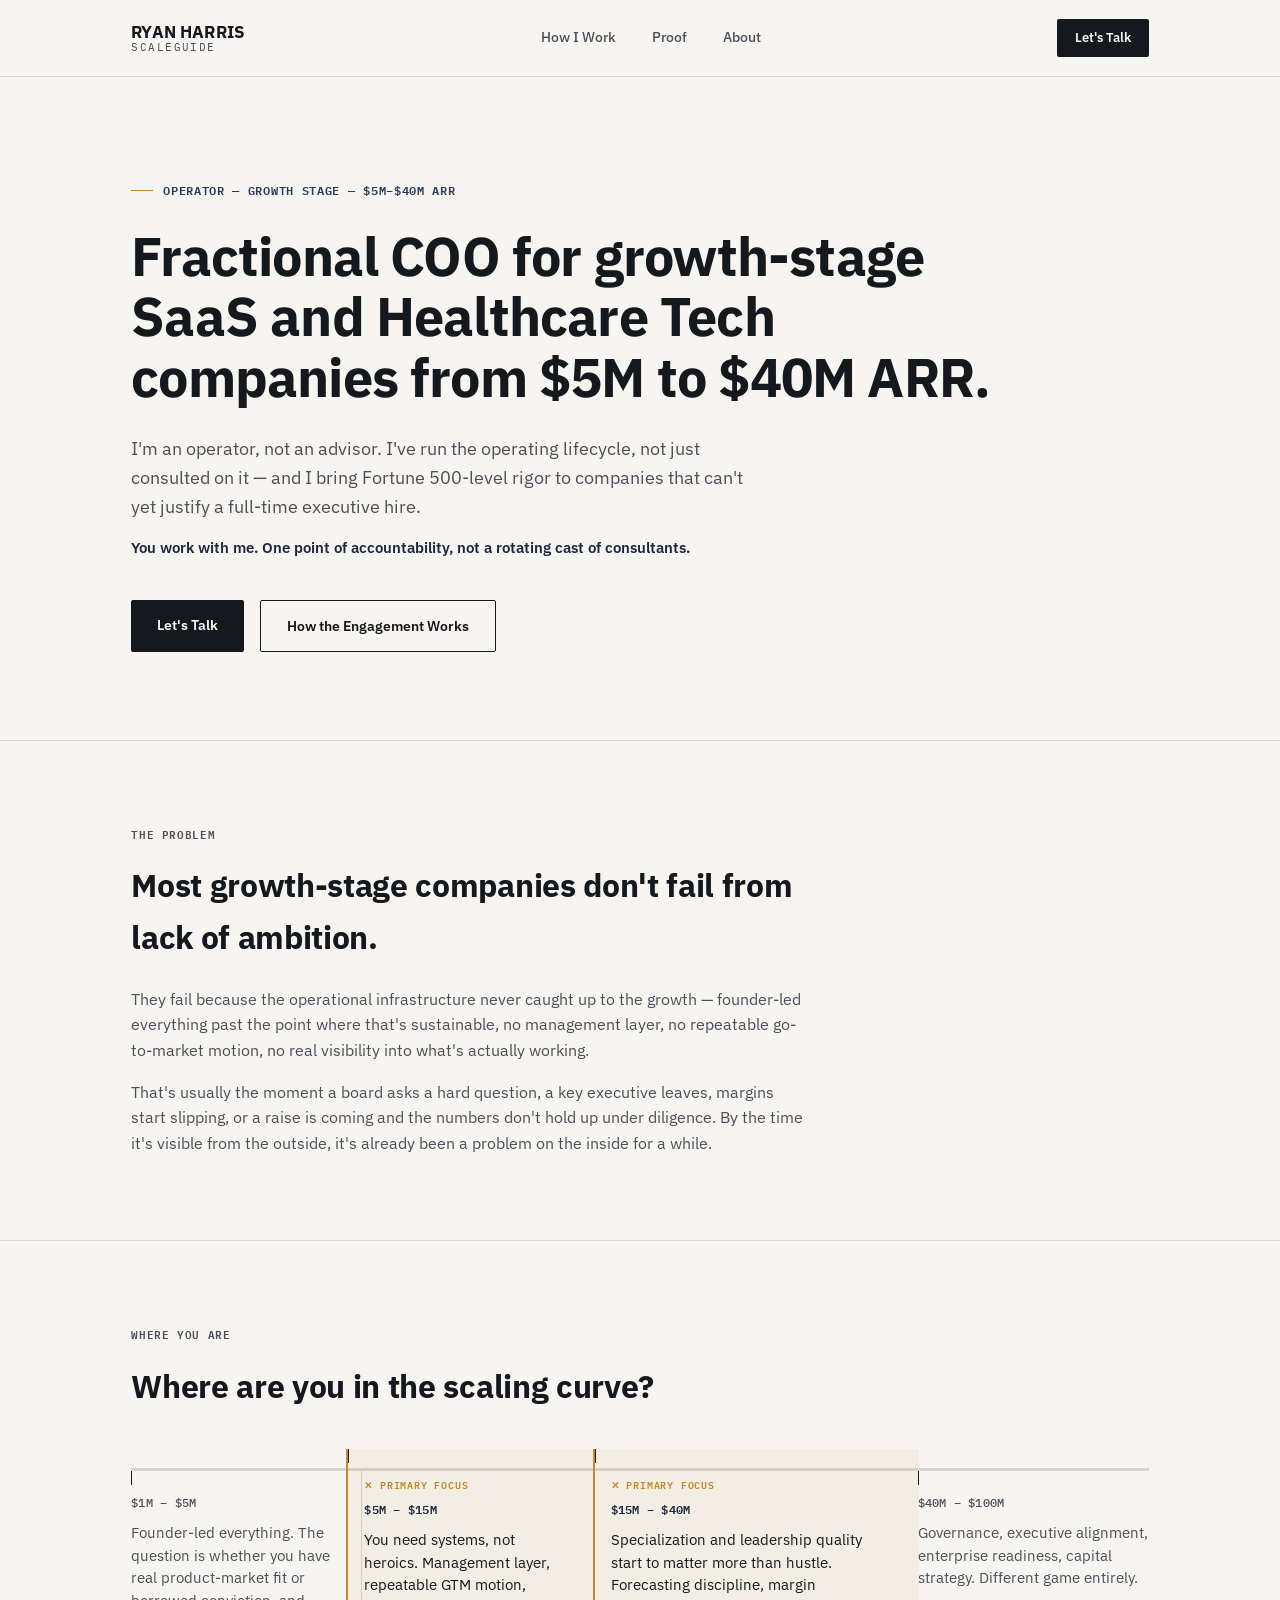
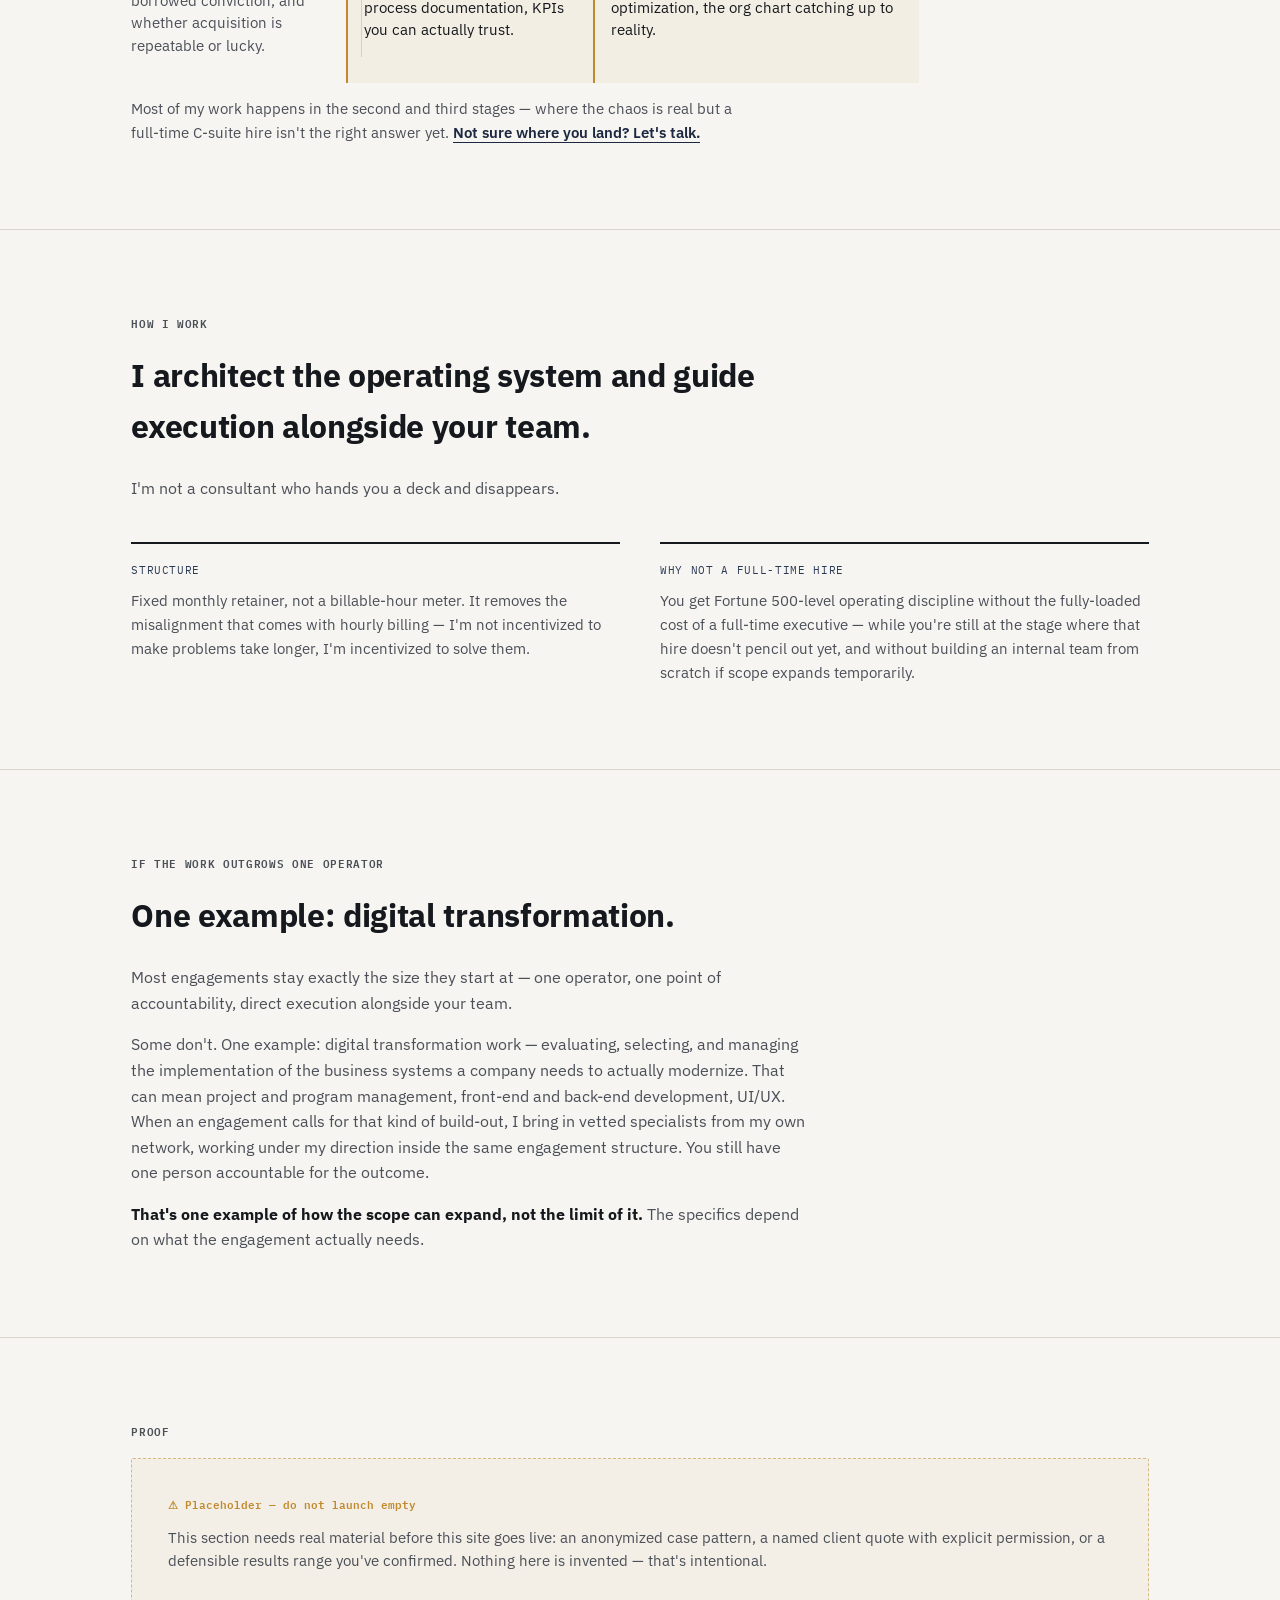
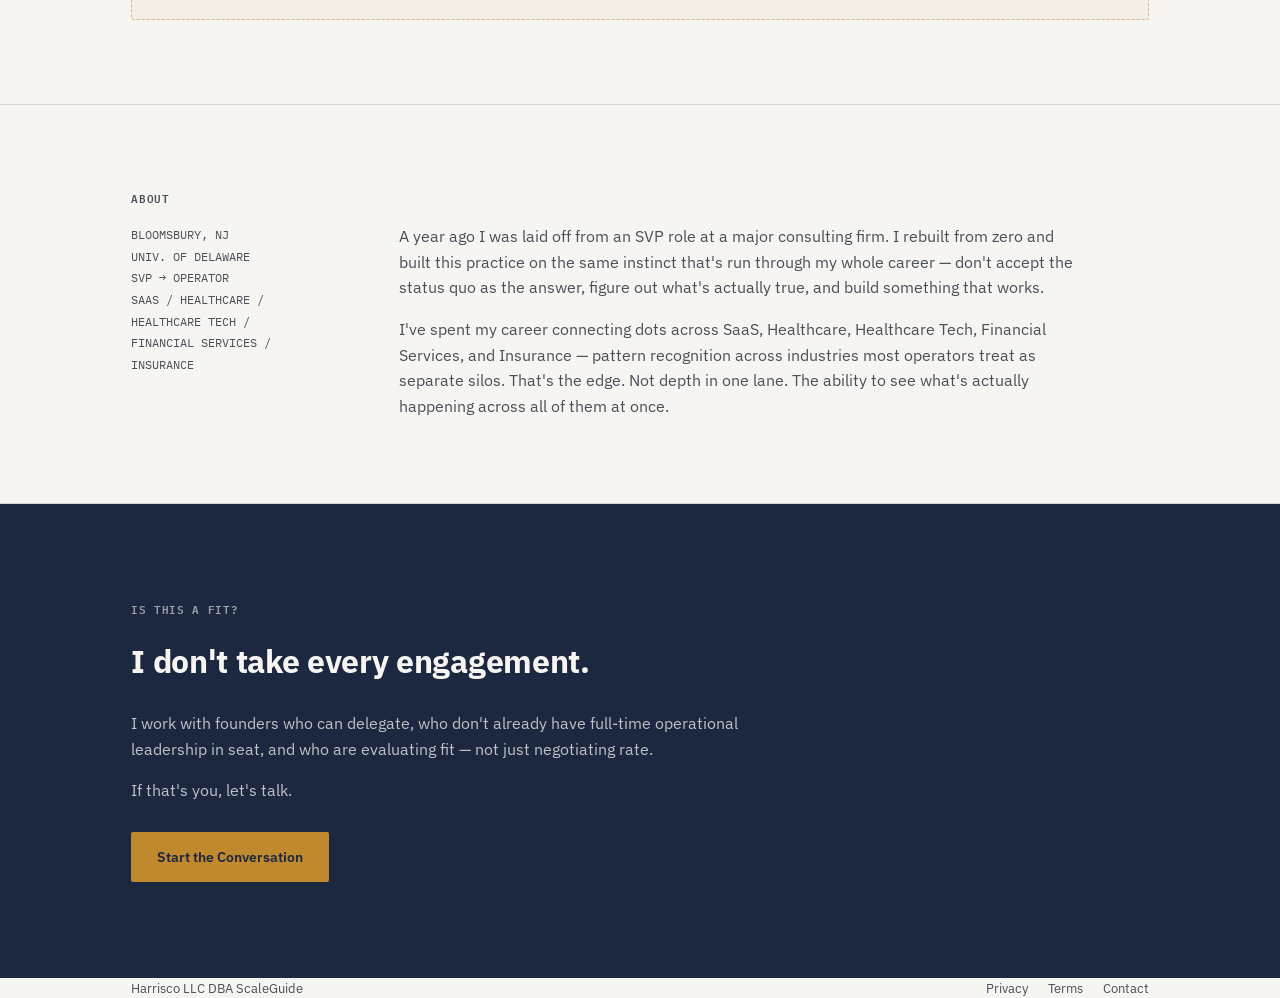
==== index.html @ 6b6fdde2 "Add files via upload" ====
<!DOCTYPE html>
<html lang="en">
<head>
<meta charset="UTF-8">
<meta name="viewport" content="width=device-width, initial-scale=1.0">
<title>Ryan Harris — ScaleGuide | Fractional COO for Growth-Stage Companies</title>
<link rel="preconnect" href="https://fonts.googleapis.com">
<link rel="preconnect" href="https://fonts.gstatic.com" crossorigin>
<link href="https://fonts.googleapis.com/css2?family=IBM+Plex+Sans:wght@400;500;600;700&family=IBM+Plex+Mono:wght@400;500;600&display=swap" rel="stylesheet">
<style>
  :root {
    --paper: #F6F5F1;
    --ink: #15181D;
    --ink-soft: #4B4F58;
    --navy: #2B3A55;
    --navy-deep: #1C2740;
    --signal: #C1892E;
    --line: #D8D5CC;
    --line-strong: #15181D;
    --white: #FFFFFF;
    --max: 1120px;
    --gap: clamp(20px, 4vw, 64px);
  }

  * { box-sizing: border-box; margin: 0; padding: 0; }

  html { scroll-behavior: smooth; }

  body {
    background: var(--paper);
    color: var(--ink);
    font-family: 'IBM Plex Sans', sans-serif;
    font-size: 16px;
    line-height: 1.6;
    -webkit-font-smoothing: antialiased;
  }

  .mono {
    font-family: 'IBM Plex Mono', monospace;
    letter-spacing: 0.06em;
    text-transform: uppercase;
  }

  a { color: inherit; text-decoration: none; }

  .wrap {
    max-width: var(--max);
    margin: 0 auto;
    padding: 0 var(--gap);
  }

  /* corner registration marks — quiet structural motif, not the signature element */
  .reg-marks { position: relative; }
  .reg-marks::before,
  .reg-marks::after {
    content: '';
    position: absolute;
    width: 10px;
    height: 10px;
    border: 1.5px solid var(--line-strong);
    opacity: 0.35;
  }
  .reg-marks::before { top: -1px; left: -1px; border-right: none; border-bottom: none; }
  .reg-marks::after { bottom: -1px; right: -1px; border-left: none; border-top: none; }

  /* ---------- NAV ---------- */
  header {
    position: sticky;
    top: 0;
    z-index: 50;
    background: rgba(246, 245, 241, 0.92);
    backdrop-filter: blur(6px);
    border-bottom: 1px solid var(--line);
  }
  nav.wrap {
    display: flex;
    align-items: center;
    justify-content: space-between;
    height: 76px;
  }
  .brand {
    display: flex;
    flex-direction: column;
    line-height: 1.1;
  }
  .brand .name {
    font-weight: 700;
    font-size: 17px;
    letter-spacing: 0.01em;
  }
  .brand .sub {
    font-size: 10.5px;
    color: var(--ink-soft);
    letter-spacing: 0.14em;
  }
  .navlinks {
    display: flex;
    gap: 36px;
    font-size: 13.5px;
    font-weight: 500;
  }
  .navlinks a { color: var(--ink-soft); transition: color 0.15s ease; }
  .navlinks a:hover { color: var(--ink); }
  .nav-cta {
    padding: 9px 18px;
    background: var(--ink);
    color: var(--paper);
    font-size: 13px;
    font-weight: 600;
    border-radius: 2px;
  }
  @media (max-width: 760px) {
    .navlinks { display: none; }
  }

  /* ---------- HERO ---------- */
  .hero {
    padding: 96px 0 88px;
    border-bottom: 1px solid var(--line);
  }
  .eyebrow {
    font-size: 11.5px;
    font-weight: 600;
    color: var(--navy);
    margin-bottom: 26px;
    display: inline-flex;
    align-items: center;
    gap: 10px;
  }
  .eyebrow::before {
    content: '';
    width: 22px;
    height: 1px;
    background: var(--signal);
  }
  h1 {
    font-size: clamp(34px, 5vw, 54px);
    font-weight: 700;
    line-height: 1.12;
    letter-spacing: -0.015em;
    max-width: 880px;
    margin-bottom: 28px;
  }
  .hero p.lede {
    font-size: 18px;
    color: var(--ink-soft);
    max-width: 620px;
    margin-bottom: 14px;
  }
  .accountability {
    font-size: 15px;
    font-weight: 600;
    color: var(--navy-deep);
    margin-bottom: 40px;
  }
  .cta-row { display: flex; gap: 16px; flex-wrap: wrap; }
  .btn-primary, .btn-secondary {
    padding: 14px 26px;
    font-size: 14px;
    font-weight: 600;
    border-radius: 2px;
    display: inline-block;
  }
  .btn-primary { background: var(--ink); color: var(--paper); }
  .btn-secondary { border: 1px solid var(--line-strong); color: var(--ink); }
  .btn-primary:hover { background: var(--navy-deep); }
  .btn-secondary:hover { background: var(--white); }

  /* ---------- SECTION SHELL ---------- */
  section.block {
    padding: 84px 0;
    border-bottom: 1px solid var(--line);
  }
  .tag {
    font-size: 11px;
    font-weight: 600;
    color: var(--ink-soft);
    margin-bottom: 18px;
  }
  h2 {
    font-size: clamp(24px, 3vw, 32px);
    font-weight: 700;
    letter-spacing: -0.01em;
    margin-bottom: 24px;
    max-width: 700px;
  }
  .body-col { max-width: 680px; }
  .body-col p { color: var(--ink-soft); font-size: 16px; margin-bottom: 16px; }
  .body-col p:last-child { margin-bottom: 0; }
  .body-col strong { color: var(--ink); }

  /* ---------- SCALING RULER (signature element) ---------- */
  .ruler-section { padding-bottom: 96px; }
  .ruler-wrap { margin-top: 56px; }
  .ruler-track {
    position: relative;
    height: 3px;
    background: var(--line);
    margin: 0 0 0 0;
  }
  .ruler-zones {
    display: grid;
    grid-template-columns: 1fr 1fr 1.4fr 1fr;
    gap: 0;
  }
  .zone {
    position: relative;
    padding-top: 22px;
    padding-right: 22px;
    border-right: 1px solid var(--line);
  }
  .zone:last-child { border-right: none; padding-right: 0; }
  .zone::before {
    content: '';
    position: absolute;
    top: 0;
    left: 0;
    width: 1px;
    height: 14px;
    background: var(--line-strong);
  }
  .zone .range {
    font-family: 'IBM Plex Mono', monospace;
    font-size: 12px;
    font-weight: 500;
    color: var(--ink-soft);
    margin-bottom: 10px;
    letter-spacing: 0.02em;
  }
  .zone .desc {
    font-size: 14.5px;
    color: var(--ink-soft);
    line-height: 1.55;
  }
  .zone.focus {
    background: rgba(193, 137, 46, 0.07);
    padding: 22px 22px 26px 16px;
    margin: -22px -1px -26px -16px;
    border-left: 2px solid var(--signal);
    border-right: none;
  }
  .zone.focus .range { color: var(--navy-deep); font-weight: 600; }
  .zone.focus .desc { color: var(--ink); }
  .focus-flag {
    display: inline-block;
    font-family: 'IBM Plex Mono', monospace;
    font-size: 10px;
    font-weight: 600;
    letter-spacing: 0.08em;
    color: var(--signal);
    margin-bottom: 8px;
  }
  .ruler-caption {
    margin-top: 40px;
    font-size: 15px;
    color: var(--ink-soft);
    max-width: 620px;
  }
  .ruler-caption strong { color: var(--ink); }
  @media (max-width: 820px) {
    .ruler-zones { grid-template-columns: 1fr; gap: 28px; }
    .zone { border-right: none; padding-right: 0; }
    .zone.focus { margin: -22px 0 0 0; padding-left: 16px; }
  }

  /* ---------- HOW I WORK ---------- */
  .model-grid {
    display: grid;
    grid-template-columns: 1fr 1fr;
    gap: 40px;
    margin-top: 40px;
  }
  .model-card {
    border-top: 2px solid var(--line-strong);
    padding-top: 18px;
  }
  .model-card .label {
    font-family: 'IBM Plex Mono', monospace;
    font-size: 11px;
    color: var(--navy);
    margin-bottom: 10px;
  }
  .model-card p { color: var(--ink-soft); font-size: 15px; }
  @media (max-width: 700px) { .model-grid { grid-template-columns: 1fr; } }

  /* ---------- BENCH SECTION ---------- */
  .bench-note {
    margin-top: 20px;
    font-size: 13.5px;
    color: var(--ink-soft);
    font-style: italic;
    border-left: 2px solid var(--line);
    padding-left: 16px;
  }

  /* ---------- PROOF (placeholder styling, intentionally distinct) ---------- */
  .proof-shell {
    border: 1.5px dashed rgba(193, 137, 46, 0.55);
    background: rgba(193, 137, 46, 0.05);
    padding: 36px;
    border-radius: 2px;
  }
  .proof-shell .flag {
    font-family: 'IBM Plex Mono', monospace;
    font-size: 11px;
    font-weight: 600;
    color: var(--signal);
    margin-bottom: 14px;
    display: block;
  }
  .proof-shell p { color: var(--ink-soft); font-size: 14.5px; margin-bottom: 10px; }

  /* ---------- ABOUT ---------- */
  .about-grid {
    display: grid;
    grid-template-columns: 220px 1fr;
    gap: 48px;
  }
  .about-grid .kicker {
    font-family: 'IBM Plex Mono', monospace;
    font-size: 12px;
    color: var(--ink-soft);
    line-height: 1.8;
  }
  @media (max-width: 700px) {
    .about-grid { grid-template-columns: 1fr; gap: 20px; }
  }

  /* ---------- FINAL CTA ---------- */
  .final-cta {
    text-align: left;
    padding: 96px 0;
    background: var(--navy-deep);
    color: var(--paper);
  }
  .final-cta h2 { color: var(--paper); }
  .final-cta .body-col p { color: rgba(246,245,241,0.75); }
  .final-cta .btn-primary { background: var(--signal); color: var(--navy-deep); }
  .final-cta .btn-primary:hover { background: #d69940; }

  /* ---------- FOOTER ---------- */
  footer {
    padding: 32px 0;
    font-size: 12.5px;
    color: var(--ink-soft);
    display: flex;
    justify-content: space-between;
    flex-wrap: wrap;
    gap: 12px;
  }
  footer .links { display: flex; gap: 20px; }
</style>
</head>
<body>

<header>
  <nav class="wrap">
    <div class="brand">
      <span class="name">RYAN HARRIS</span>
      <span class="sub mono">SCALEGUIDE</span>
    </div>
    <div class="navlinks">
      <a href="#work">How I Work</a>
      <a href="#proof">Proof</a>
      <a href="#about">About</a>
    </div>
    <a href="#talk" class="nav-cta">Let's Talk</a>
  </nav>
</header>

<section class="hero">
  <div class="wrap">
    <div class="eyebrow mono">Operator — Growth Stage — $5M&ndash;$40M ARR</div>
    <h1>Fractional COO for growth-stage SaaS and Healthcare Tech companies from $5M to $40M ARR.</h1>
    <p class="lede">I'm an operator, not an advisor. I've run the operating lifecycle, not just consulted on it — and I bring Fortune 500-level rigor to companies that can't yet justify a full-time executive hire.</p>
    <p class="accountability">You work with me. One point of accountability, not a rotating cast of consultants.</p>
    <div class="cta-row">
      <a href="#talk" class="btn-primary">Let's Talk</a>
      <a href="#work" class="btn-secondary">How the Engagement Works</a>
    </div>
  </div>
</section>

<section class="block" id="problem">
  <div class="wrap">
    <div class="tag mono">The Problem</div>
    <h2>Most growth-stage companies don't fail from lack of ambition.</h2>
    <div class="body-col">
      <p>They fail because the operational infrastructure never caught up to the growth — founder-led everything past the point where that's sustainable, no management layer, no repeatable go-to-market motion, no real visibility into what's actually working.</p>
      <p>That's usually the moment a board asks a hard question, a key executive leaves, margins start slipping, or a raise is coming and the numbers don't hold up under diligence. By the time it's visible from the outside, it's already been a problem on the inside for a while.</p>
    </div>
  </div>
</section>

<section class="block ruler-section" id="stage">
  <div class="wrap">
    <div class="tag mono">Where You Are</div>
    <h2>Where are you in the scaling curve?</h2>
    <div class="ruler-wrap">
      <div class="ruler-track"></div>
      <div class="ruler-zones">
        <div class="zone">
          <div class="range">$1M &ndash; $5M</div>
          <div class="desc">Founder-led everything. The question is whether you have real product-market fit or borrowed conviction, and whether acquisition is repeatable or lucky.</div>
        </div>
        <div class="zone focus">
          <div class="focus-flag mono">✕ Primary Focus</div>
          <div class="range">$5M &ndash; $15M</div>
          <div class="desc">You need systems, not heroics. Management layer, repeatable GTM motion, process documentation, KPIs you can actually trust.</div>
        </div>
        <div class="zone focus" style="border-left: 2px solid var(--signal); margin-left:-1px;">
          <div class="focus-flag mono">✕ Primary Focus</div>
          <div class="range">$15M &ndash; $40M</div>
          <div class="desc">Specialization and leadership quality start to matter more than hustle. Forecasting discipline, margin optimization, the org chart catching up to reality.</div>
        </div>
        <div class="zone">
          <div class="range">$40M &ndash; $100M</div>
          <div class="desc">Governance, executive alignment, enterprise readiness, capital strategy. Different game entirely.</div>
        </div>
      </div>
    </div>
    <p class="ruler-caption">Most of my work happens in the second and third stages — where the chaos is real but a full-time C-suite hire isn't the right answer yet. <a href="#talk" style="color:var(--navy-deep); font-weight:600; border-bottom:1px solid var(--navy-deep);">Not sure where you land? Let's talk.</a></p>
  </div>
</section>

<section class="block" id="work">
  <div class="wrap">
    <div class="tag mono">How I Work</div>
    <h2>I architect the operating system and guide execution alongside your team.</h2>
    <div class="body-col">
      <p>I'm not a consultant who hands you a deck and disappears.</p>
    </div>
    <div class="model-grid">
      <div class="model-card">
        <div class="label mono">Structure</div>
        <p>Fixed monthly retainer, not a billable-hour meter. It removes the misalignment that comes with hourly billing — I'm not incentivized to make problems take longer, I'm incentivized to solve them.</p>
      </div>
      <div class="model-card">
        <div class="label mono">Why Not a Full-Time Hire</div>
        <p>You get Fortune 500-level operating discipline without the fully-loaded cost of a full-time executive — while you're still at the stage where that hire doesn't pencil out yet, and without building an internal team from scratch if scope expands temporarily.</p>
      </div>
    </div>
  </div>
</section>

<section class="block" id="bench">
  <div class="wrap">
    <div class="tag mono">If the Work Outgrows One Operator</div>
    <h2>One example: digital transformation.</h2>
    <div class="body-col">
      <p>Most engagements stay exactly the size they start at — one operator, one point of accountability, direct execution alongside your team.</p>
      <p>Some don't. One example: digital transformation work — evaluating, selecting, and managing the implementation of the business systems a company needs to actually modernize. That can mean project and program management, front-end and back-end development, UI/UX. When an engagement calls for that kind of build-out, I bring in vetted specialists from my own network, working under my direction inside the same engagement structure. You still have one person accountable for the outcome.</p>
      <p><strong>That's one example of how the scope can expand, not the limit of it.</strong> The specifics depend on what the engagement actually needs.</p>
    </div>
  </div>
</section>

<section class="block" id="proof">
  <div class="wrap">
    <div class="tag mono">Proof</div>
    <div class="proof-shell">
      <span class="flag">⚠ Placeholder — do not launch empty</span>
      <p>This section needs real material before this site goes live: an anonymized case pattern, a named client quote with explicit permission, or a defensible results range you've confirmed. Nothing here is invented — that's intentional.</p>
    </div>
  </div>
</section>

<section class="block" id="about">
  <div class="wrap">
    <div class="tag mono">About</div>
    <div class="about-grid">
      <div class="kicker">
        BLOOMSBURY, NJ<br>
        UNIV. OF DELAWARE<br>
        SVP → OPERATOR<br>
        SAAS / HEALTHCARE /<br>
        HEALTHCARE TECH /<br>
        FINANCIAL SERVICES /<br>
        INSURANCE
      </div>
      <div class="body-col">
        <p>A year ago I was laid off from an SVP role at a major consulting firm. I rebuilt from zero and built this practice on the same instinct that's run through my whole career — don't accept the status quo as the answer, figure out what's actually true, and build something that works.</p>
        <p>I've spent my career connecting dots across SaaS, Healthcare, Healthcare Tech, Financial Services, and Insurance — pattern recognition across industries most operators treat as separate silos. That's the edge. Not depth in one lane. The ability to see what's actually happening across all of them at once.</p>
      </div>
    </div>
  </div>
</section>

<section class="final-cta" id="talk">
  <div class="wrap">
    <div class="tag mono" style="color: rgba(246,245,241,0.6);">Is This a Fit?</div>
    <h2>I don't take every engagement.</h2>
    <div class="body-col">
      <p>I work with founders who can delegate, who don't already have full-time operational leadership in seat, and who are evaluating fit — not just negotiating rate.</p>
      <p>If that's you, let's talk.</p>
    </div>
    <div class="cta-row" style="margin-top: 28px;">
      <a href="mailto:rharris0127@gmail.com" class="btn-primary">Start the Conversation</a>
    </div>
  </div>
</section>

<footer class="wrap">
  <div>Harrisco LLC DBA ScaleGuide</div>
  <div class="links">
    <a href="#">Privacy</a>
    <a href="#">Terms</a>
    <a href="mailto:rharris0127@gmail.com">Contact</a>
  </div>
</footer>

</body>
</html>
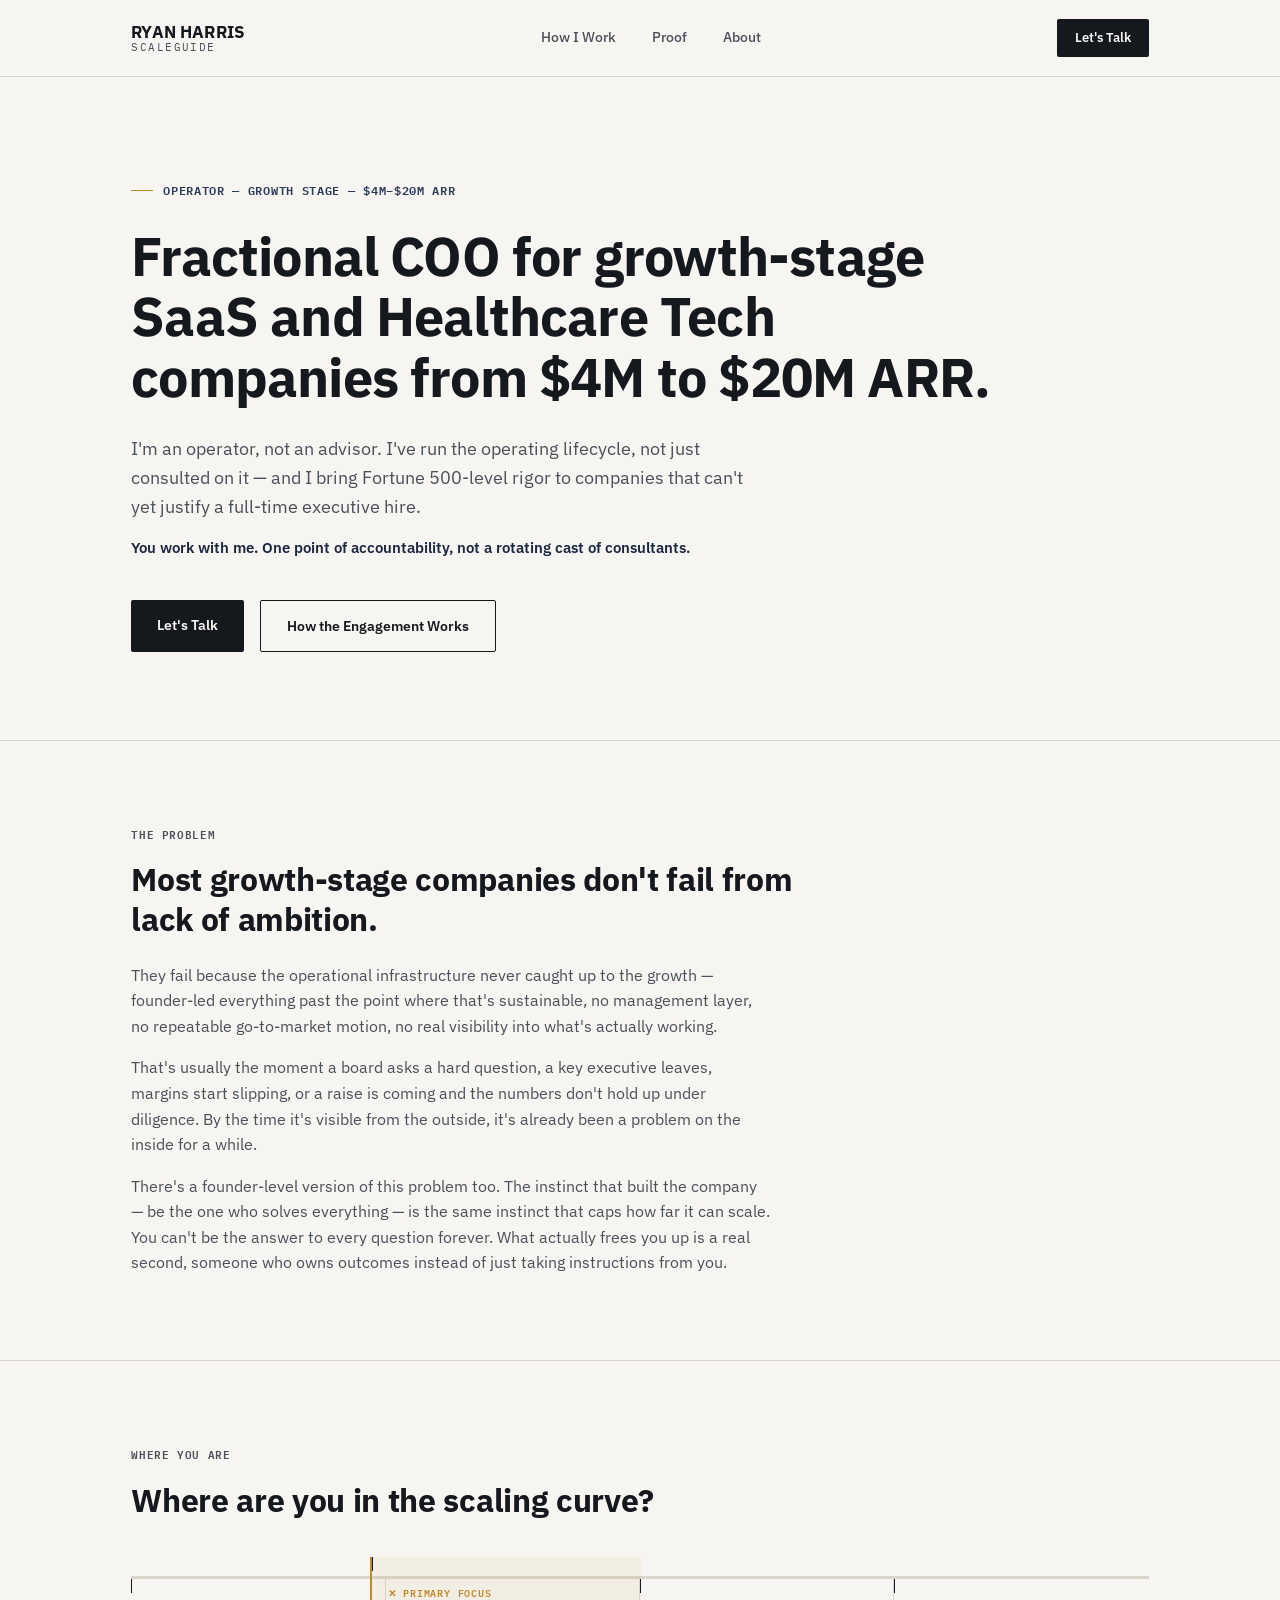
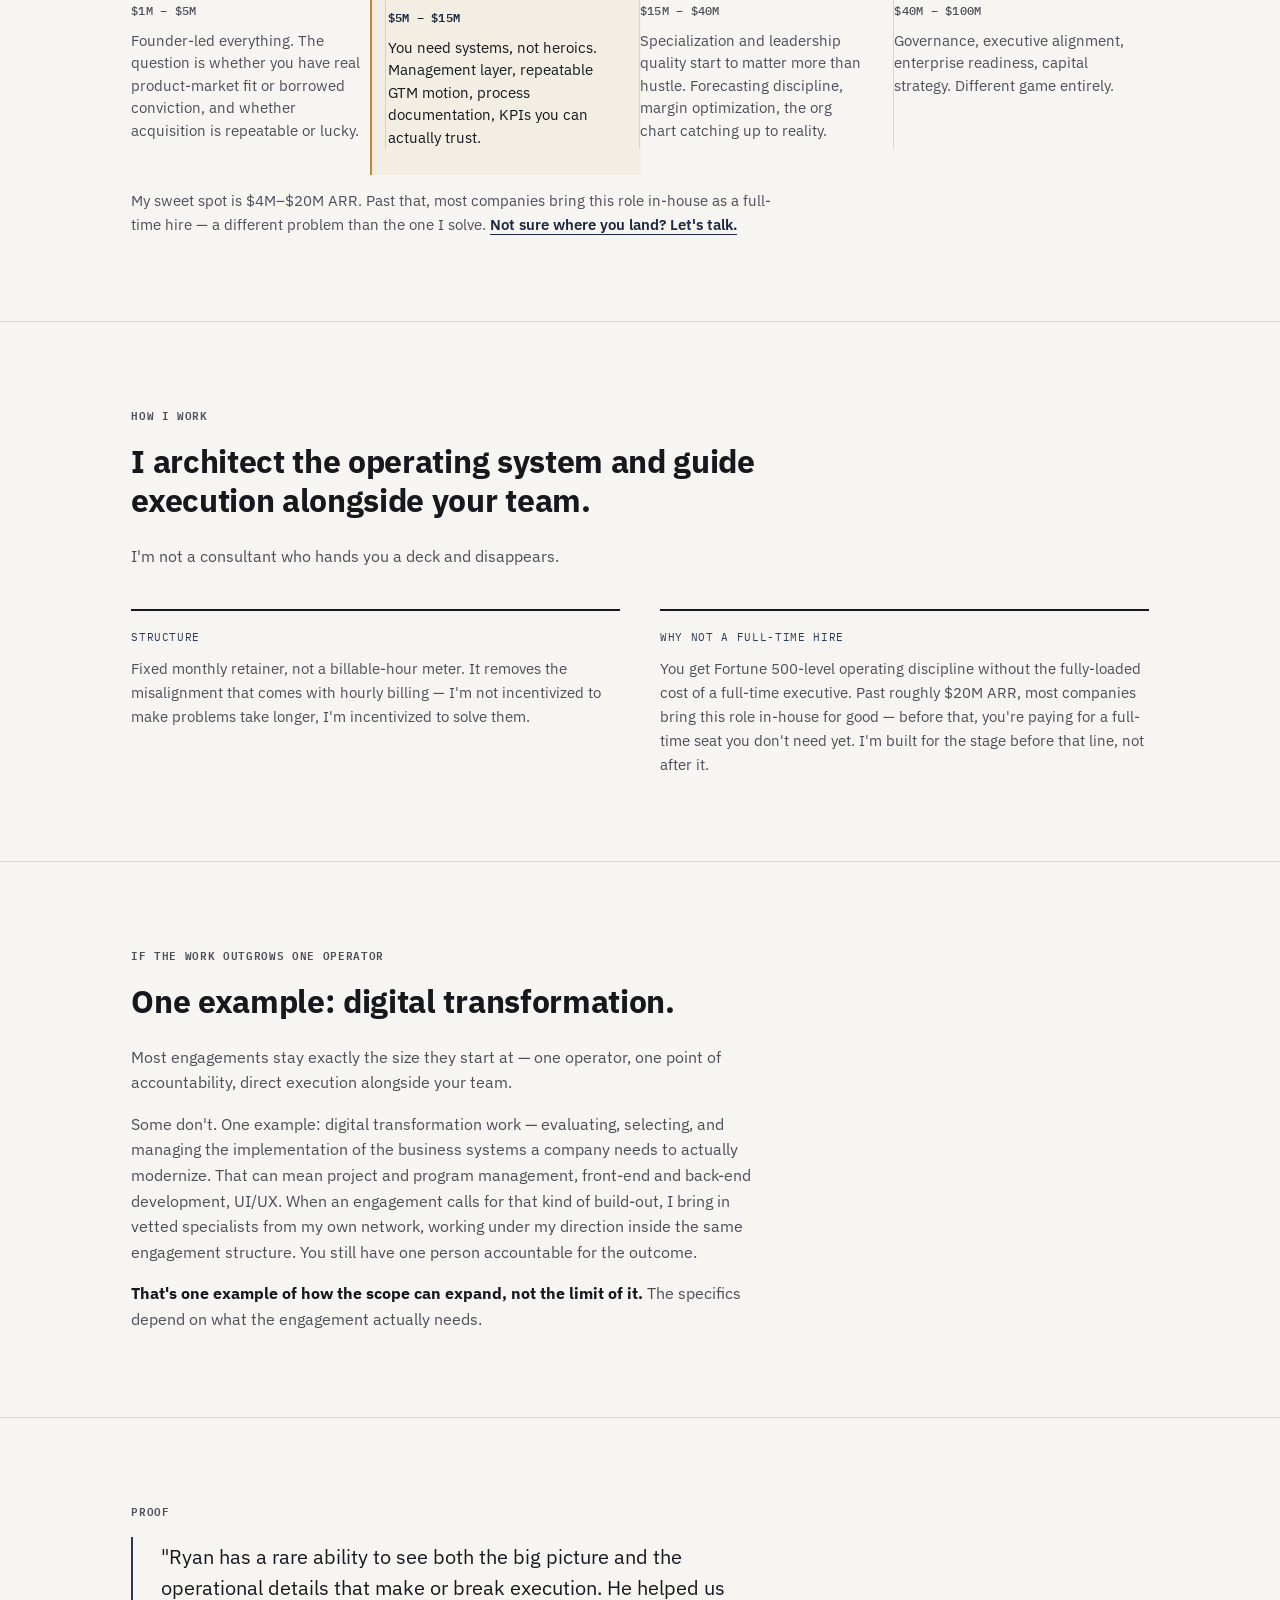
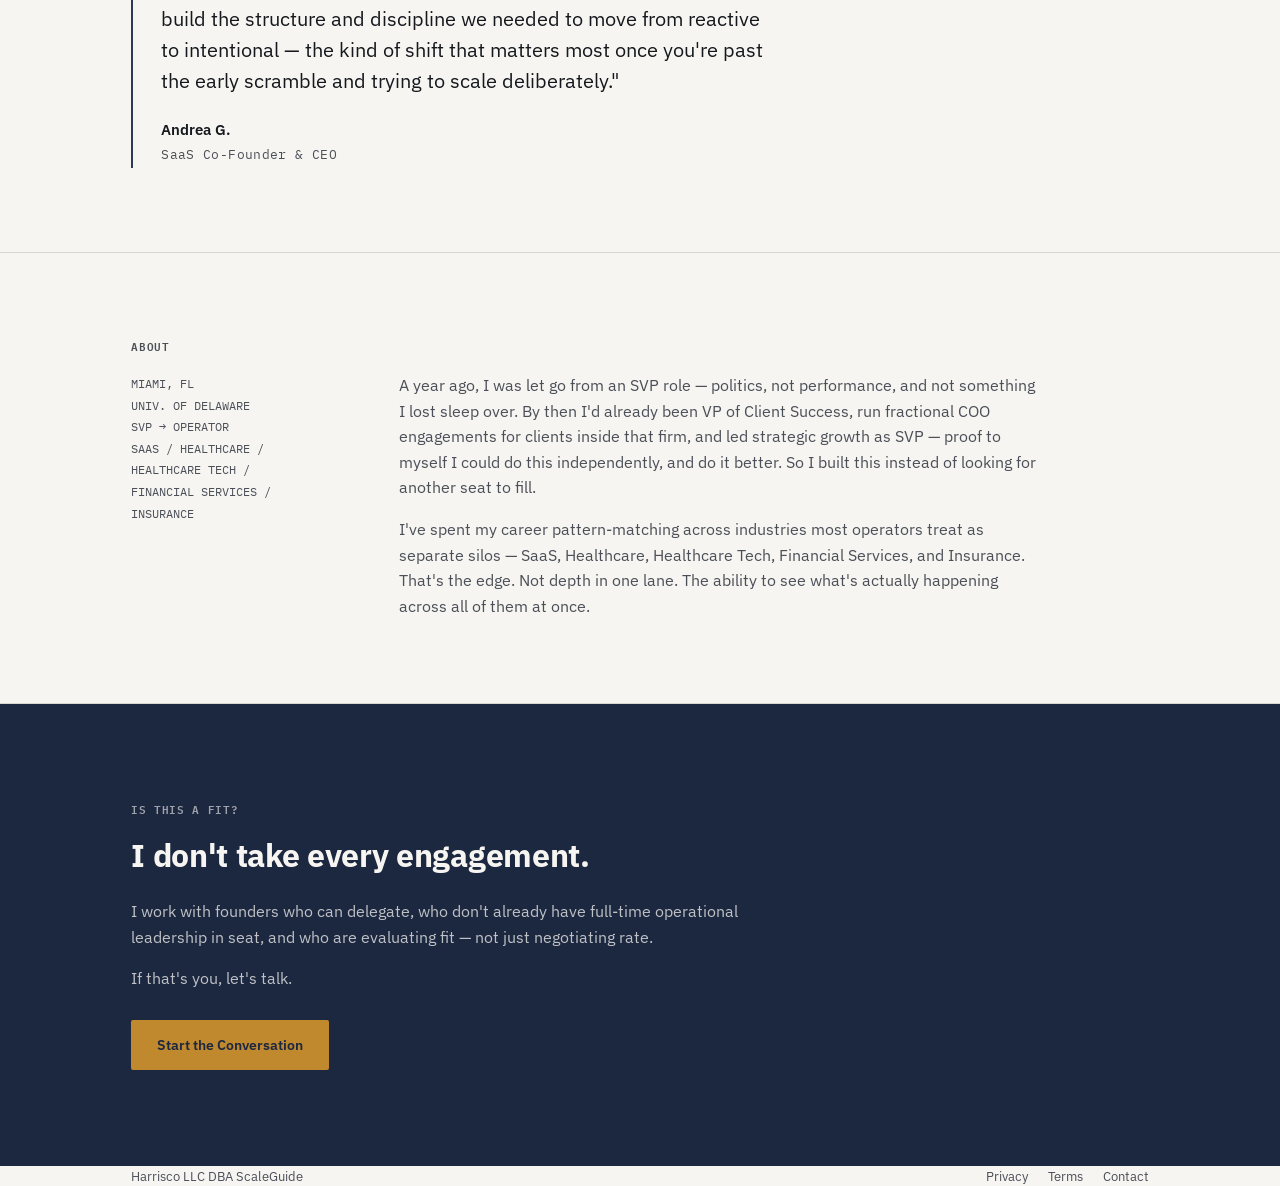
==== commit e0b3b9b9: "Add files via upload" ====
--- a/index.html
+++ b/index.html
@@ -19,6 +19,7 @@
     --line-strong: #15181D;
     --white: #FFFFFF;
     --max: 1120px;
+    --content: 640px;
     --gap: clamp(20px, 4vw, 64px);
   }
 
@@ -144,7 +145,7 @@
   .hero p.lede {
     font-size: 18px;
     color: var(--ink-soft);
-    max-width: 620px;
+    max-width: var(--content);
     margin-bottom: 14px;
   }
   .accountability {
@@ -180,11 +181,15 @@
   h2 {
     font-size: clamp(24px, 3vw, 32px);
     font-weight: 700;
+    line-height: 1.22;
     letter-spacing: -0.01em;
     margin-bottom: 24px;
     max-width: 700px;
   }
-  .body-col { max-width: 680px; }
+  section[id] {
+    scroll-margin-top: 96px;
+  }
+  .body-col { max-width: var(--content); }
   .body-col p { color: var(--ink-soft); font-size: 16px; margin-bottom: 16px; }
   .body-col p:last-child { margin-bottom: 0; }
   .body-col strong { color: var(--ink); }
@@ -200,7 +205,7 @@
   }
   .ruler-zones {
     display: grid;
-    grid-template-columns: 1fr 1fr 1.4fr 1fr;
+    grid-template-columns: repeat(4, 1fr);
     gap: 0;
   }
   .zone {
@@ -254,7 +259,7 @@
     margin-top: 40px;
     font-size: 15px;
     color: var(--ink-soft);
-    max-width: 620px;
+    max-width: var(--content);
   }
   .ruler-caption strong { color: var(--ink); }
   @media (max-width: 820px) {
@@ -293,22 +298,35 @@
     padding-left: 16px;
   }
 
-  /* ---------- PROOF (placeholder styling, intentionally distinct) ---------- */
-  .proof-shell {
-    border: 1.5px dashed rgba(193, 137, 46, 0.55);
-    background: rgba(193, 137, 46, 0.05);
-    padding: 36px;
-    border-radius: 2px;
-  }
-  .proof-shell .flag {
+  /* ---------- PROOF (real testimonial) ---------- */
+  .testimonial {
+    max-width: var(--content);
+    border-left: 2px solid var(--navy);
+    padding: 4px 0 4px 28px;
+  }
+  .testimonial blockquote {
+    font-size: 20px;
+    line-height: 1.55;
+    color: var(--ink);
+    margin: 0 0 22px 0;
+  }
+  .testimonial cite {
+    font-style: normal;
     font-family: 'IBM Plex Mono', monospace;
-    font-size: 11px;
-    font-weight: 600;
-    color: var(--signal);
-    margin-bottom: 14px;
+    font-size: 12.5px;
+    color: var(--ink-soft);
+    letter-spacing: 0.03em;
     display: block;
   }
-  .proof-shell p { color: var(--ink-soft); font-size: 14.5px; margin-bottom: 10px; }
+  .testimonial cite strong {
+    display: block;
+    font-family: 'IBM Plex Sans', sans-serif;
+    font-size: 14.5px;
+    font-weight: 600;
+    color: var(--ink);
+    letter-spacing: 0;
+    margin-bottom: 3px;
+  }
 
   /* ---------- ABOUT ---------- */
   .about-grid {
@@ -370,8 +388,8 @@
 
 <section class="hero">
   <div class="wrap">
-    <div class="eyebrow mono">Operator — Growth Stage — $5M&ndash;$40M ARR</div>
-    <h1>Fractional COO for growth-stage SaaS and Healthcare Tech companies from $5M to $40M ARR.</h1>
+    <div class="eyebrow mono">Operator — Growth Stage — $4M&ndash;$20M ARR</div>
+    <h1>Fractional COO for growth-stage SaaS and Healthcare Tech companies from $4M to $20M ARR.</h1>
     <p class="lede">I'm an operator, not an advisor. I've run the operating lifecycle, not just consulted on it — and I bring Fortune 500-level rigor to companies that can't yet justify a full-time executive hire.</p>
     <p class="accountability">You work with me. One point of accountability, not a rotating cast of consultants.</p>
     <div class="cta-row">
@@ -388,6 +406,7 @@
     <div class="body-col">
       <p>They fail because the operational infrastructure never caught up to the growth — founder-led everything past the point where that's sustainable, no management layer, no repeatable go-to-market motion, no real visibility into what's actually working.</p>
       <p>That's usually the moment a board asks a hard question, a key executive leaves, margins start slipping, or a raise is coming and the numbers don't hold up under diligence. By the time it's visible from the outside, it's already been a problem on the inside for a while.</p>
+      <p>There's a founder-level version of this problem too. The instinct that built the company — be the one who solves everything — is the same instinct that caps how far it can scale. You can't be the answer to every question forever. What actually frees you up is a real second, someone who owns outcomes instead of just taking instructions from you.</p>
     </div>
   </div>
 </section>
@@ -408,8 +427,7 @@
           <div class="range">$5M &ndash; $15M</div>
           <div class="desc">You need systems, not heroics. Management layer, repeatable GTM motion, process documentation, KPIs you can actually trust.</div>
         </div>
-        <div class="zone focus" style="border-left: 2px solid var(--signal); margin-left:-1px;">
-          <div class="focus-flag mono">✕ Primary Focus</div>
+        <div class="zone" style="border-left: 1px solid var(--line); margin-left:-1px;">
           <div class="range">$15M &ndash; $40M</div>
           <div class="desc">Specialization and leadership quality start to matter more than hustle. Forecasting discipline, margin optimization, the org chart catching up to reality.</div>
         </div>
@@ -419,7 +437,7 @@
         </div>
       </div>
     </div>
-    <p class="ruler-caption">Most of my work happens in the second and third stages — where the chaos is real but a full-time C-suite hire isn't the right answer yet. <a href="#talk" style="color:var(--navy-deep); font-weight:600; border-bottom:1px solid var(--navy-deep);">Not sure where you land? Let's talk.</a></p>
+    <p class="ruler-caption">My sweet spot is $4M&ndash;$20M ARR. Past that, most companies bring this role in-house as a full-time hire — a different problem than the one I solve. <a href="#talk" style="color:var(--navy-deep); font-weight:600; border-bottom:1px solid var(--navy-deep);">Not sure where you land? Let's talk.</a></p>
   </div>
 </section>
 
@@ -437,7 +455,7 @@
       </div>
       <div class="model-card">
         <div class="label mono">Why Not a Full-Time Hire</div>
-        <p>You get Fortune 500-level operating discipline without the fully-loaded cost of a full-time executive — while you're still at the stage where that hire doesn't pencil out yet, and without building an internal team from scratch if scope expands temporarily.</p>
+        <p>You get Fortune 500-level operating discipline without the fully-loaded cost of a full-time executive. Past roughly $20M ARR, most companies bring this role in-house for good — before that, you're paying for a full-time seat you don't need yet. I'm built for the stage before that line, not after it.</p>
       </div>
     </div>
   </div>
@@ -458,9 +476,12 @@
 <section class="block" id="proof">
   <div class="wrap">
     <div class="tag mono">Proof</div>
-    <div class="proof-shell">
-      <span class="flag">⚠ Placeholder — do not launch empty</span>
-      <p>This section needs real material before this site goes live: an anonymized case pattern, a named client quote with explicit permission, or a defensible results range you've confirmed. Nothing here is invented — that's intentional.</p>
+    <div class="testimonial">
+      <blockquote>"Ryan has a rare ability to see both the big picture and the operational details that make or break execution. He helped us build the structure and discipline we needed to move from reactive to intentional &mdash; the kind of shift that matters most once you're past the early scramble and trying to scale deliberately."</blockquote>
+      <cite>
+        <strong>Andrea G.</strong>
+        SaaS Co-Founder &amp; CEO
+      </cite>
     </div>
   </div>
 </section>
@@ -470,7 +491,7 @@
     <div class="tag mono">About</div>
     <div class="about-grid">
       <div class="kicker">
-        BLOOMSBURY, NJ<br>
+        MIAMI, FL<br>
         UNIV. OF DELAWARE<br>
         SVP → OPERATOR<br>
         SAAS / HEALTHCARE /<br>
@@ -479,8 +500,8 @@
         INSURANCE
       </div>
       <div class="body-col">
-        <p>A year ago I was laid off from an SVP role at a major consulting firm. I rebuilt from zero and built this practice on the same instinct that's run through my whole career — don't accept the status quo as the answer, figure out what's actually true, and build something that works.</p>
-        <p>I've spent my career connecting dots across SaaS, Healthcare, Healthcare Tech, Financial Services, and Insurance — pattern recognition across industries most operators treat as separate silos. That's the edge. Not depth in one lane. The ability to see what's actually happening across all of them at once.</p>
+        <p>A year ago, I was let go from an SVP role — politics, not performance, and not something I lost sleep over. By then I'd already been VP of Client Success, run fractional COO engagements for clients inside that firm, and led strategic growth as SVP — proof to myself I could do this independently, and do it better. So I built this instead of looking for another seat to fill.</p>
+        <p>I've spent my career pattern-matching across industries most operators treat as separate silos — SaaS, Healthcare, Healthcare Tech, Financial Services, and Insurance. That's the edge. Not depth in one lane. The ability to see what's actually happening across all of them at once.</p>
       </div>
     </div>
   </div>
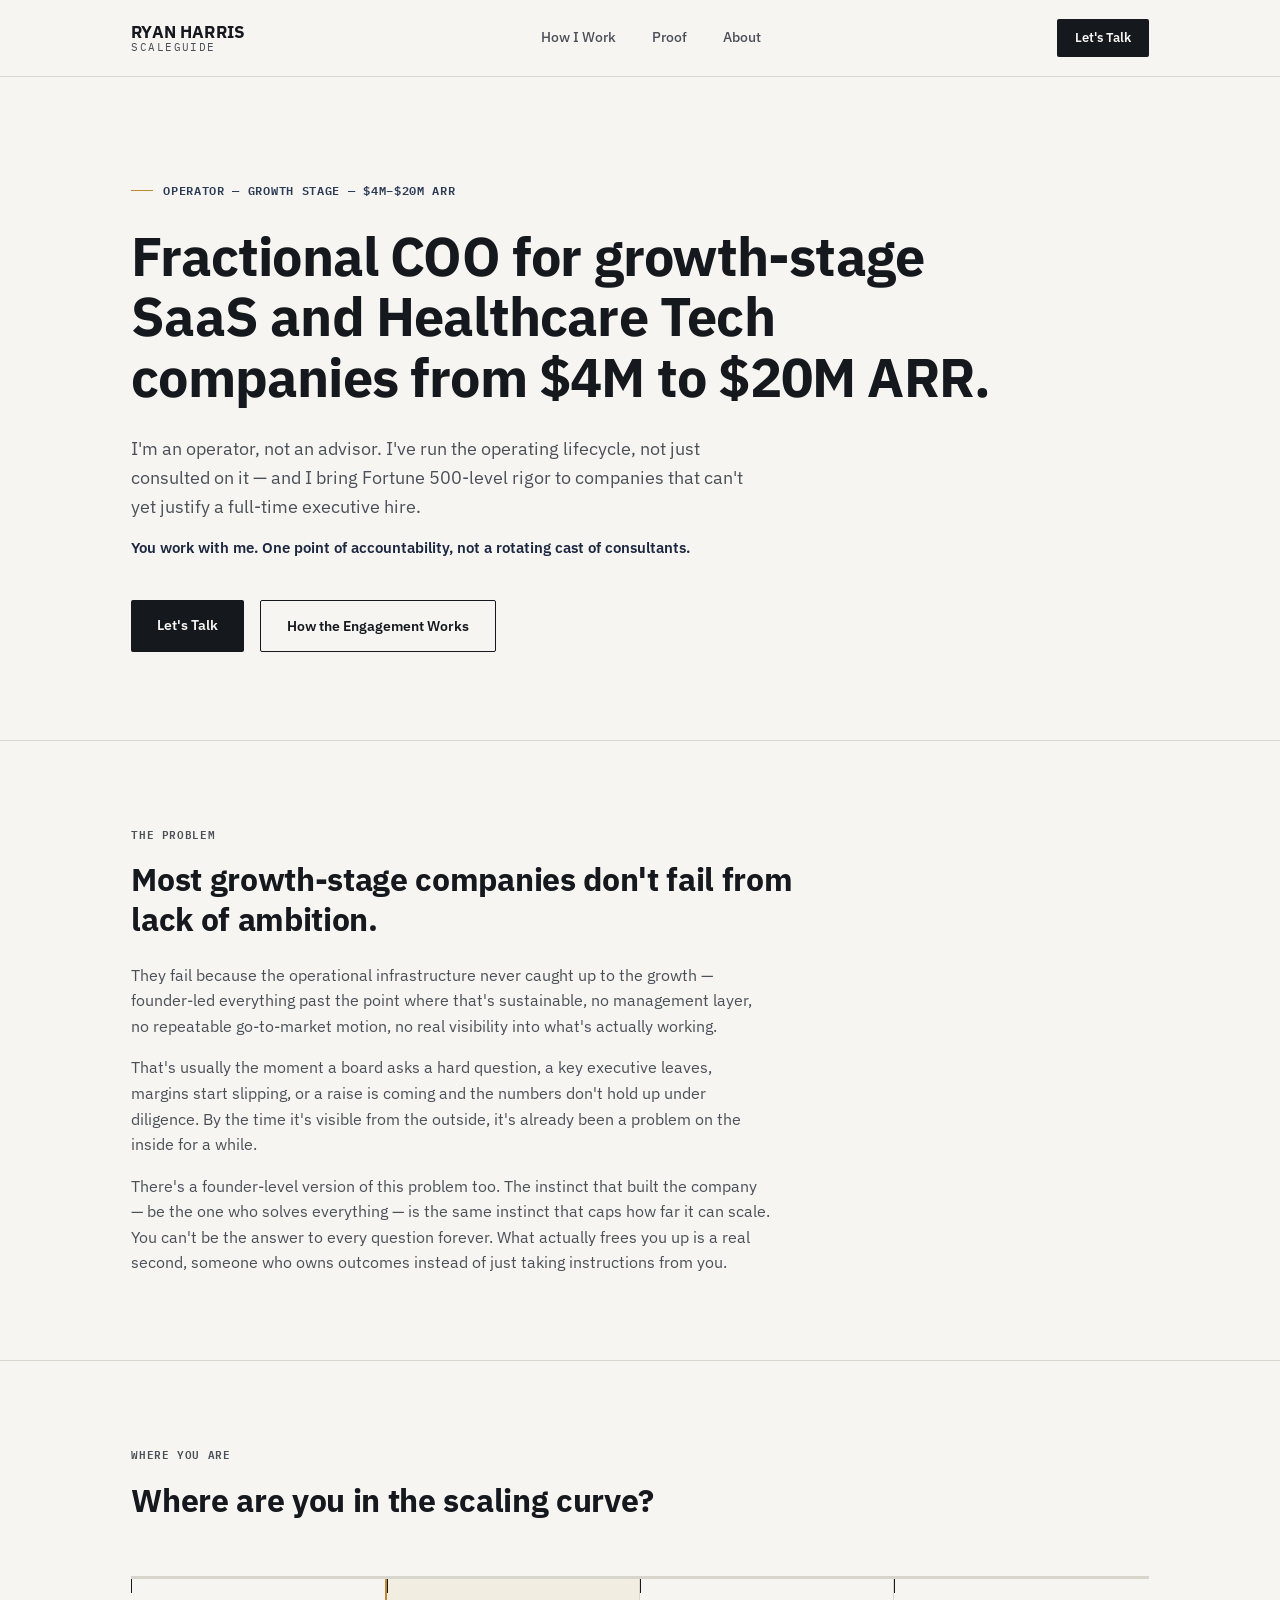
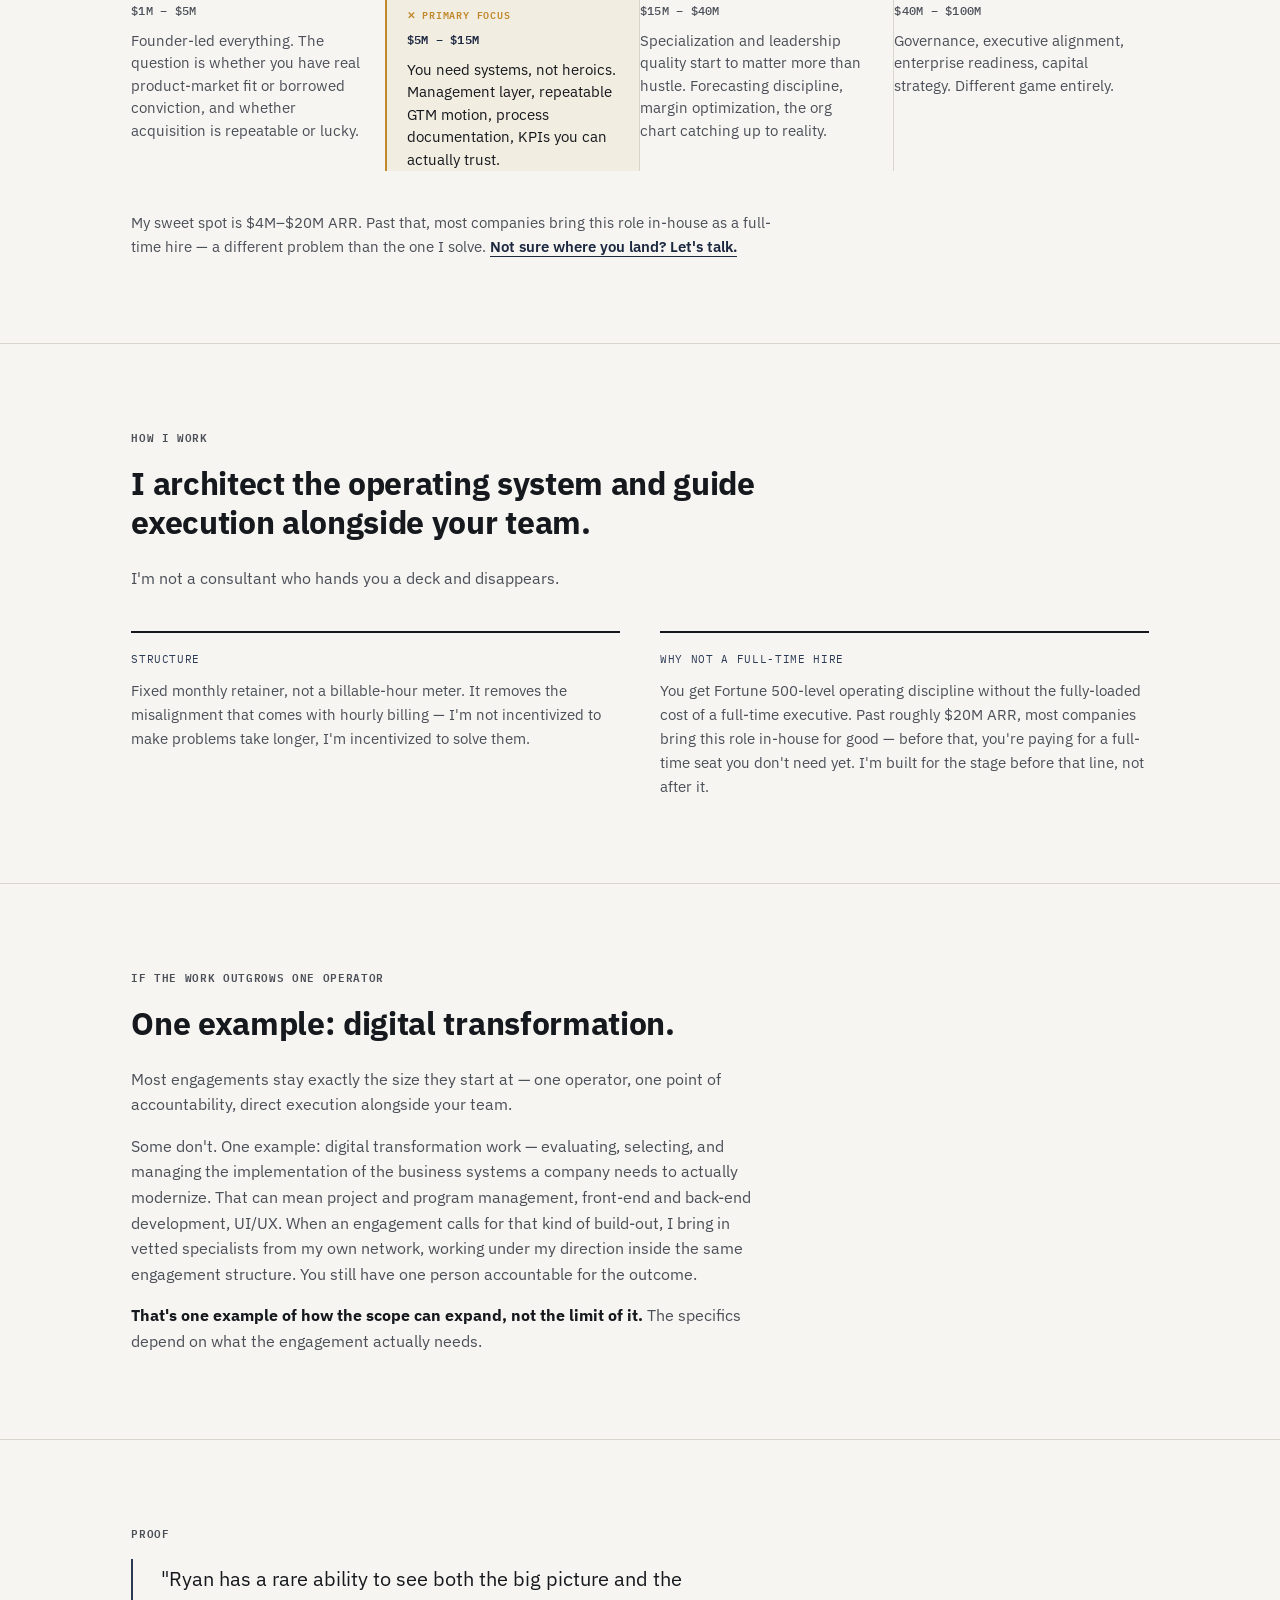
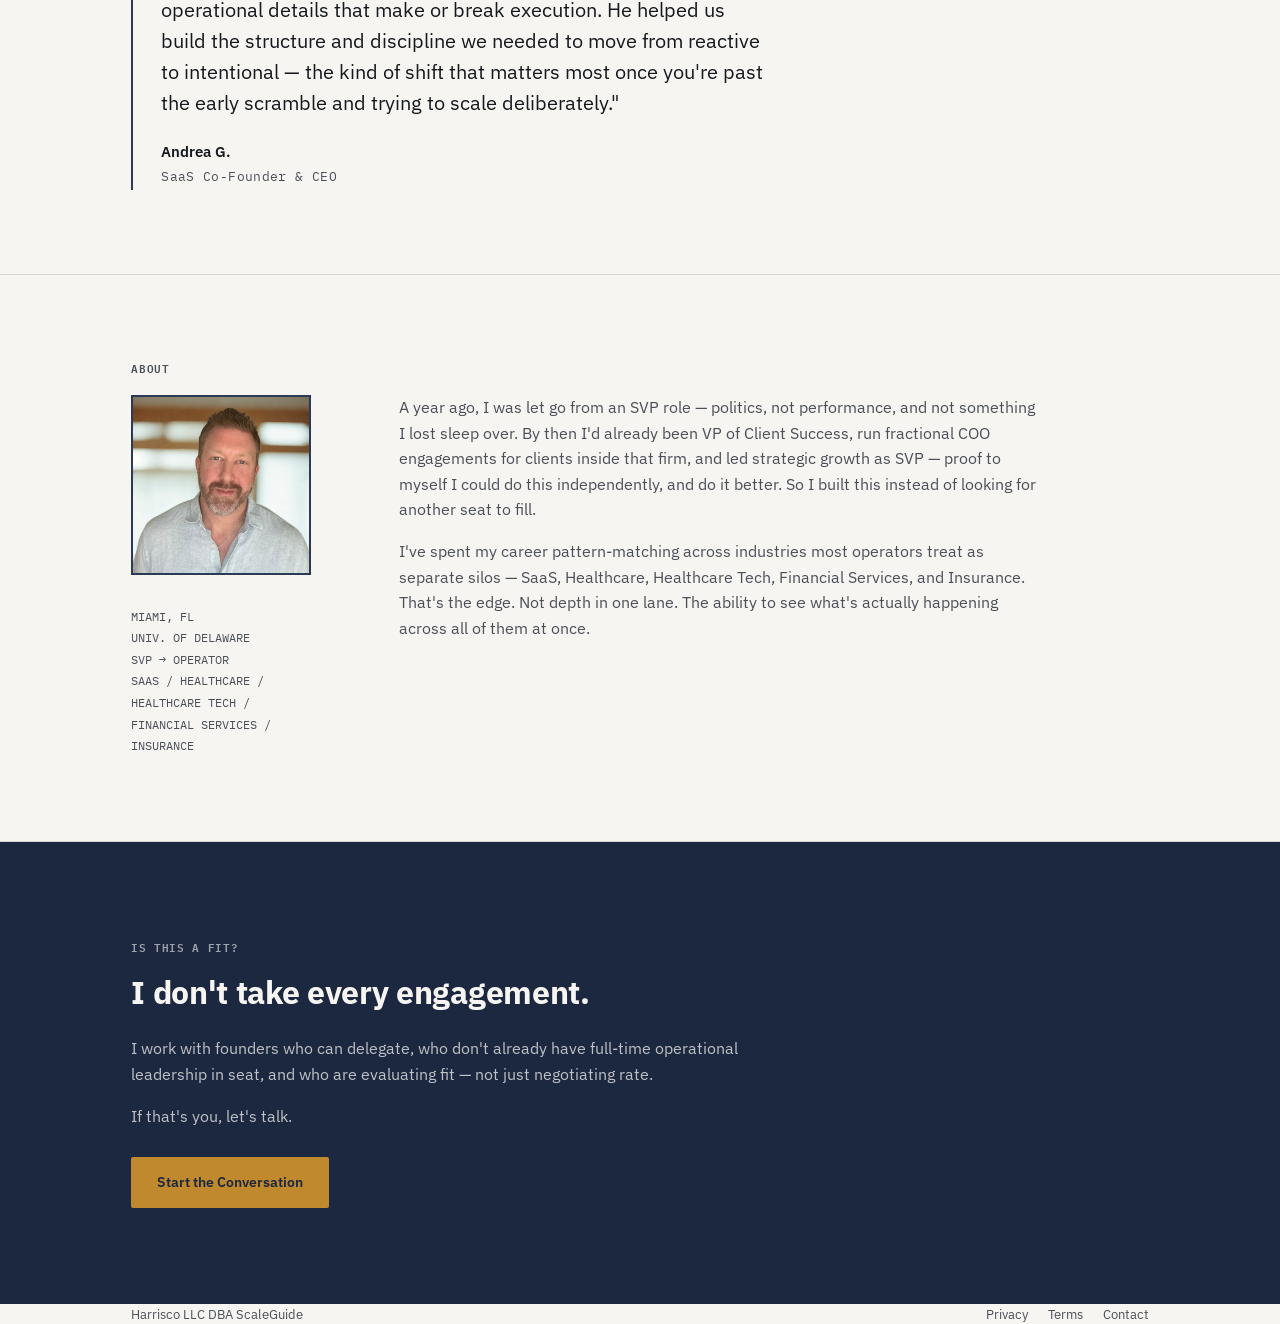
==== commit 73a8c255: "Add files via upload" ====
--- a/index.html
+++ b/index.html
@@ -3,7 +3,34 @@
 <head>
 <meta charset="UTF-8">
 <meta name="viewport" content="width=device-width, initial-scale=1.0">
-<title>Ryan Harris — ScaleGuide | Fractional COO for Growth-Stage Companies</title>
+<title>Ryan Harris — Fractional COO for SaaS &amp; Healthcare Tech | Miami</title>
+<meta name="description" content="Fractional COO in Miami for growth-stage SaaS and Healthcare Tech companies from $4M to $20M ARR. Operator-led, fixed retainer, one point of accountability.">
+<meta property="og:title" content="Ryan Harris — Fractional COO for SaaS & Healthcare Tech">
+<meta property="og:description" content="Fractional COO in Miami for growth-stage SaaS and Healthcare Tech companies from $4M to $20M ARR. Operator, not advisor.">
+<meta property="og:type" content="website">
+<meta property="og:url" content="https://www.myscaleguide.com">
+<meta name="twitter:card" content="summary">
+<link rel="icon" href="data:image/svg+xml,%3Csvg xmlns='http://www.w3.org/2000/svg' viewBox='0 0 32 32'%3E%3Crect width='32' height='32' rx='4' fill='%231C2740'/%3E%3Ctext x='16' y='23' font-family='Georgia,serif' font-size='20' font-weight='700' fill='%23F6F5F1' text-anchor='middle'%3ER%3C/text%3E%3C/svg%3E">
+<script type="application/ld+json">
+{
+  "@context": "https://schema.org",
+  "@type": "ProfessionalService",
+  "name": "ScaleGuide",
+  "alternateName": "Harrisco LLC DBA ScaleGuide",
+  "founder": {
+    "@type": "Person",
+    "name": "Ryan Harris",
+    "jobTitle": "Fractional COO"
+  },
+  "description": "Fractional COO services for growth-stage SaaS and Healthcare Tech companies from $4M to $20M ARR.",
+  "areaServed": {
+    "@type": "City",
+    "name": "Miami"
+  },
+  "knowsAbout": ["Fractional COO", "SaaS Operations", "Healthcare Technology", "Go-to-Market Strategy", "Operational Transformation"],
+  "url": "https://www.myscaleguide.com"
+}
+</script>
 <link rel="preconnect" href="https://fonts.googleapis.com">
 <link rel="preconnect" href="https://fonts.gstatic.com" crossorigin>
 <link href="https://fonts.googleapis.com/css2?family=IBM+Plex+Sans:wght@400;500;600;700&family=IBM+Plex+Mono:wght@400;500;600&display=swap" rel="stylesheet">
@@ -238,11 +265,11 @@
     line-height: 1.55;
   }
   .zone.focus {
-    background: rgba(193, 137, 46, 0.07);
-    padding: 22px 22px 26px 16px;
-    margin: -22px -1px -26px -16px;
+    background: rgba(193, 137, 46, 0.08);
     border-left: 2px solid var(--signal);
     border-right: none;
+    padding-left: 20px;
+    margin-left: -1px;
   }
   .zone.focus .range { color: var(--navy-deep); font-weight: 600; }
   .zone.focus .desc { color: var(--ink); }
@@ -333,6 +360,13 @@
     display: grid;
     grid-template-columns: 220px 1fr;
     gap: 48px;
+  }
+  .headshot {
+    width: 180px;
+    height: 180px;
+    object-fit: cover;
+    border: 2px solid var(--navy);
+    margin-bottom: 24px;
   }
   .about-grid .kicker {
     font-family: 'IBM Plex Mono', monospace;
@@ -491,6 +525,7 @@
     <div class="tag mono">About</div>
     <div class="about-grid">
       <div class="kicker">
+        <img src="ryan-headshot.jpg" alt="Ryan Harris" class="headshot">
         MIAMI, FL<br>
         UNIV. OF DELAWARE<br>
         SVP → OPERATOR<br>
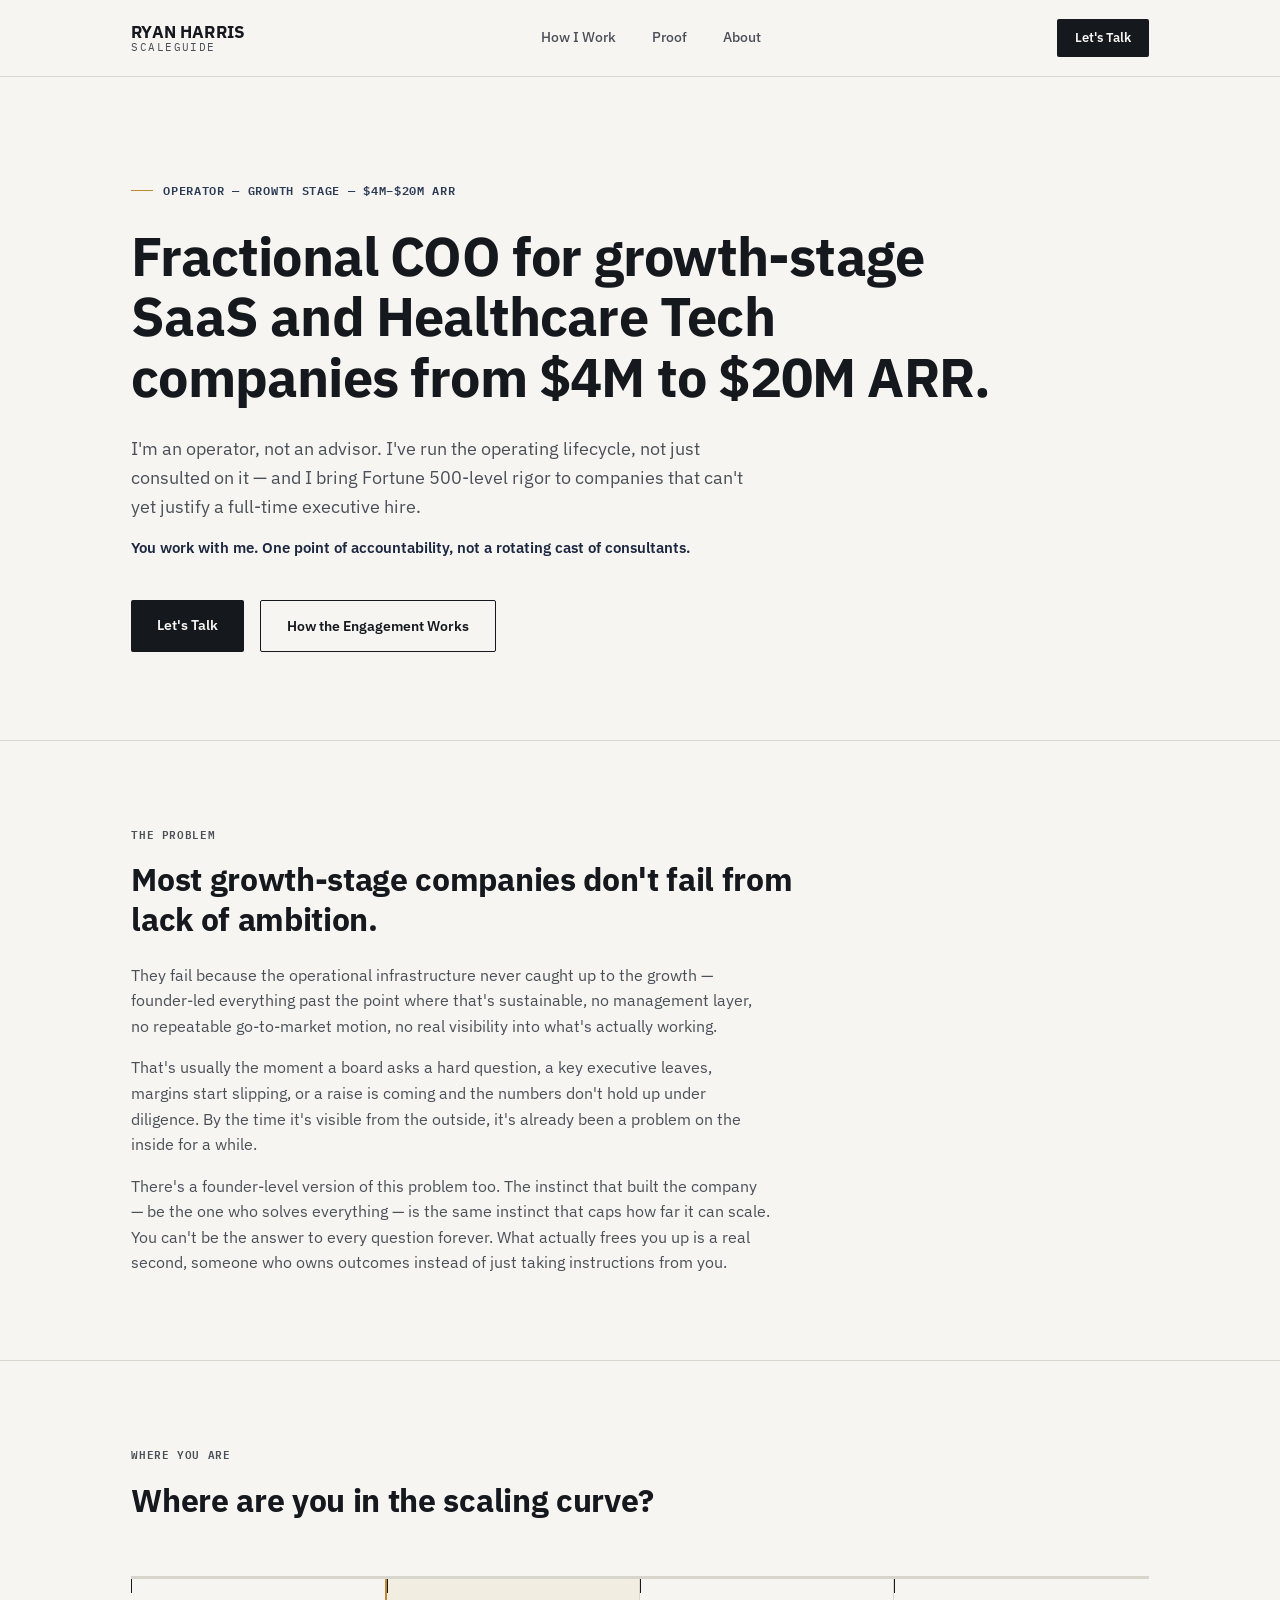
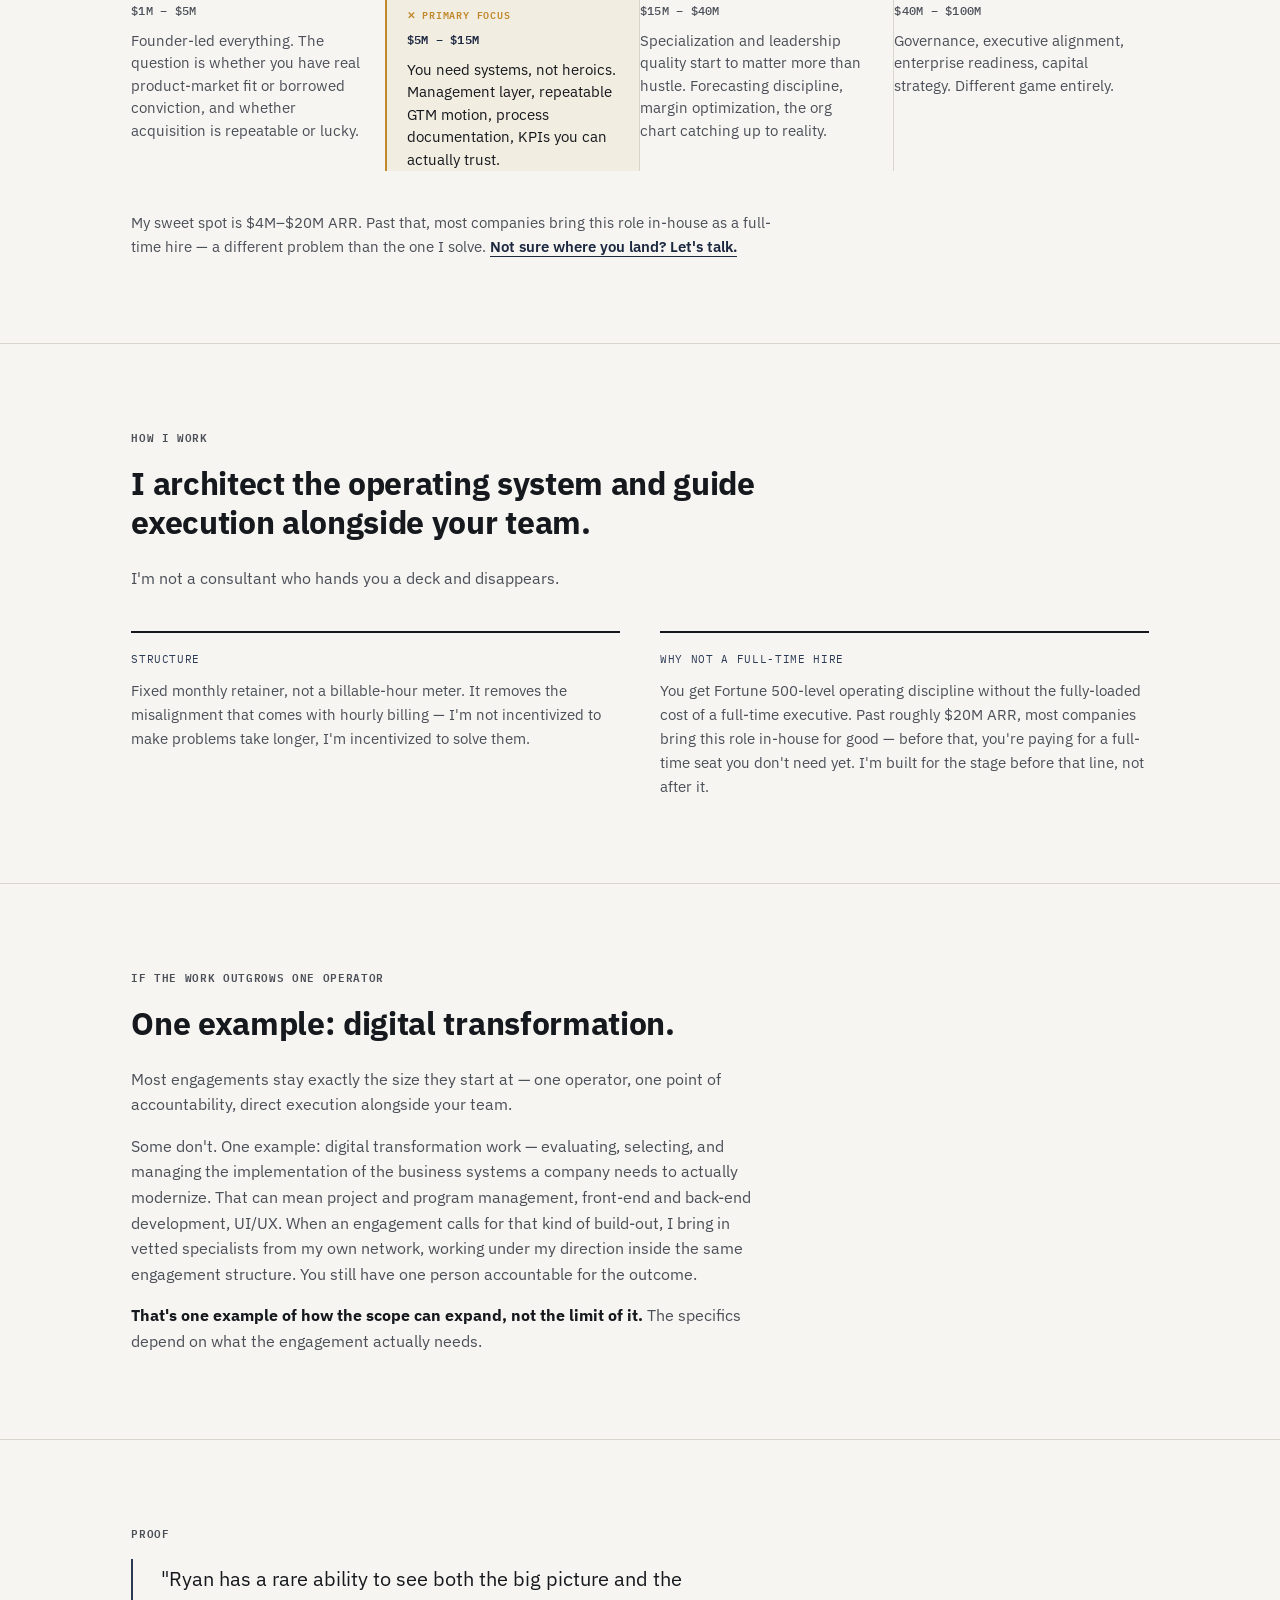
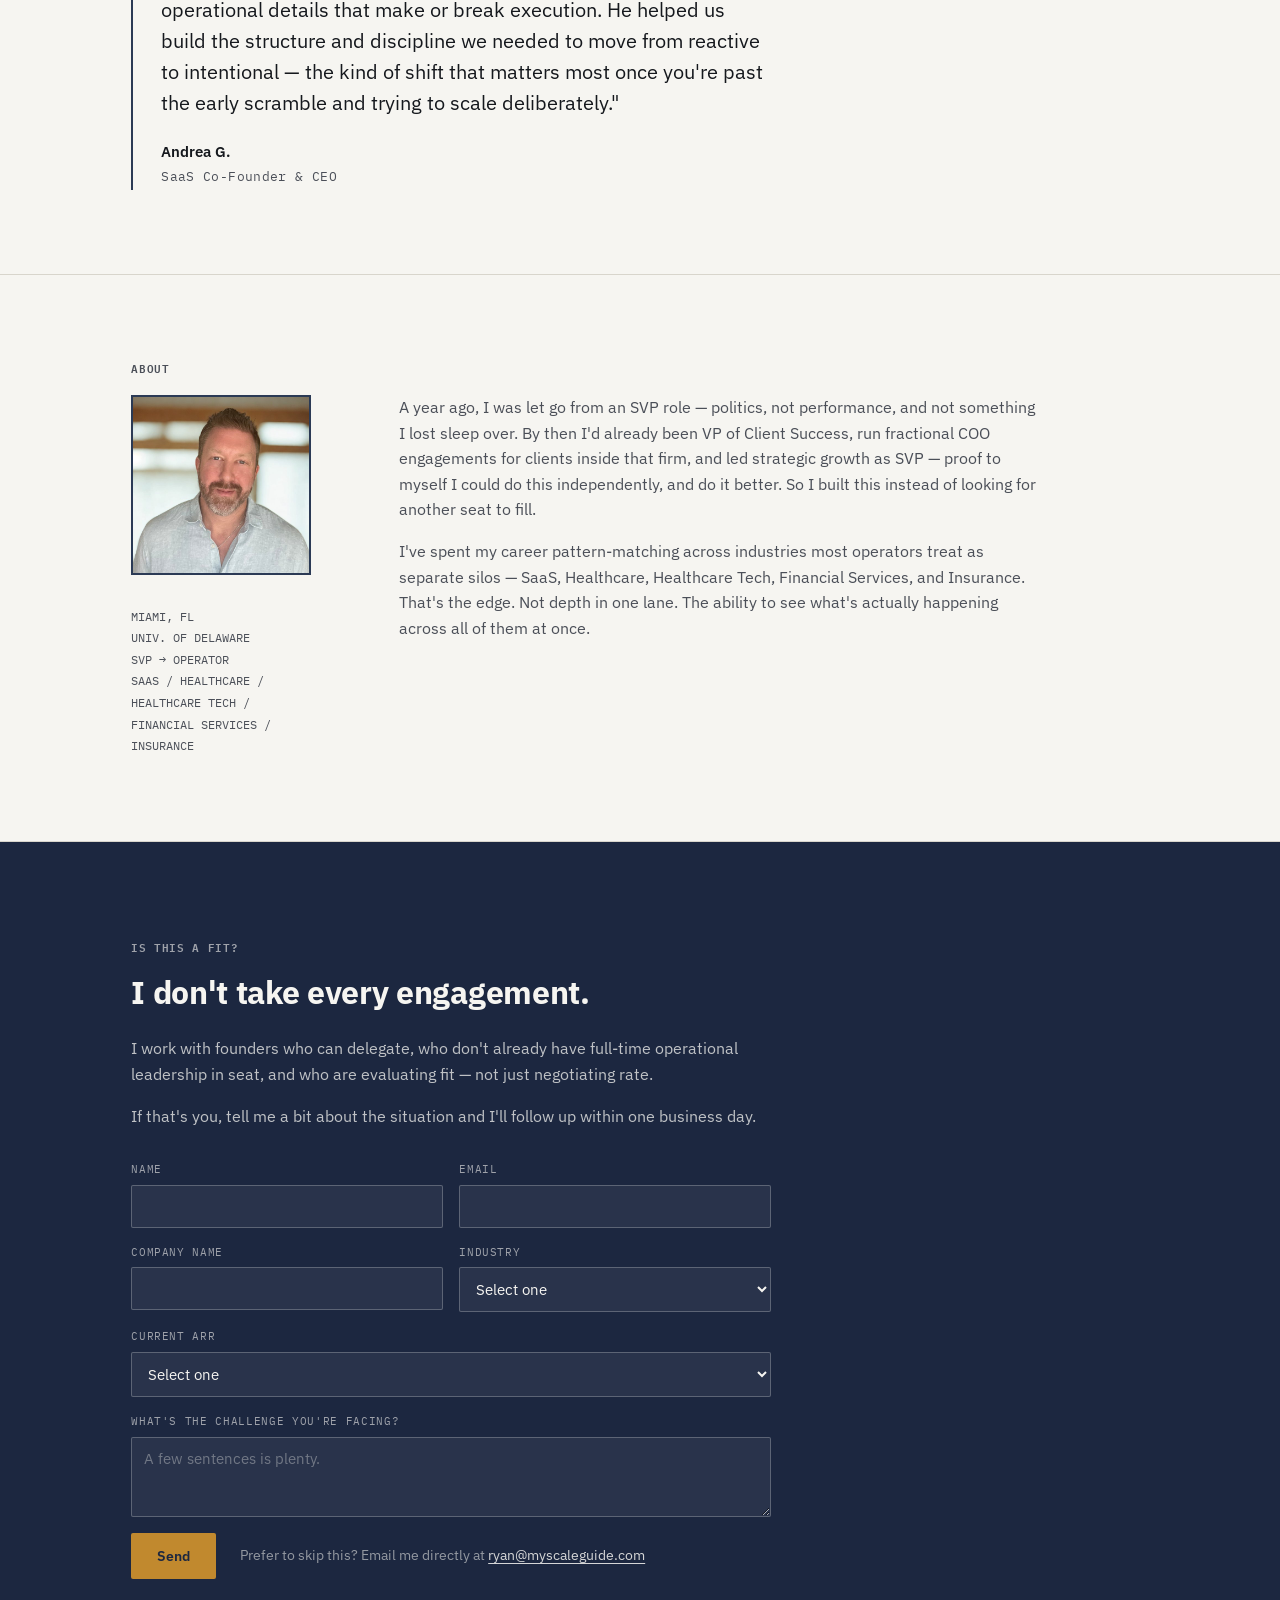
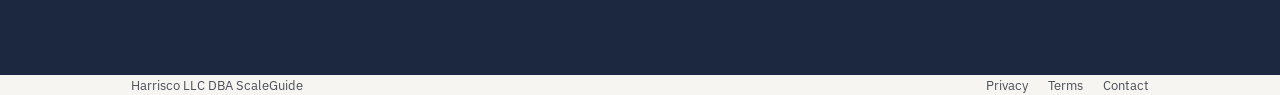
==== commit 30530672: "Add files via upload" ====
--- a/index.html
+++ b/index.html
@@ -390,7 +390,79 @@
   .final-cta .btn-primary { background: var(--signal); color: var(--navy-deep); }
   .final-cta .btn-primary:hover { background: #d69940; }
 
-  /* ---------- FOOTER ---------- */
+  /* ---------- INTAKE FORM ---------- */
+  .intake-form {
+    max-width: var(--content);
+    margin-top: 32px;
+  }
+  .form-row {
+    display: grid;
+    grid-template-columns: 1fr 1fr;
+    gap: 16px;
+    margin-bottom: 16px;
+  }
+  .form-field { display: flex; flex-direction: column; }
+  .form-field.full { grid-column: 1 / -1; }
+  .form-field label {
+    font-family: 'IBM Plex Mono', monospace;
+    font-size: 11px;
+    letter-spacing: 0.06em;
+    text-transform: uppercase;
+    color: rgba(246,245,241,0.6);
+    margin-bottom: 6px;
+  }
+  .form-field input,
+  .form-field select,
+  .form-field textarea {
+    font-family: 'IBM Plex Sans', sans-serif;
+    font-size: 15px;
+    padding: 11px 12px;
+    background: rgba(246,245,241,0.06);
+    border: 1px solid rgba(246,245,241,0.25);
+    color: var(--paper);
+    border-radius: 2px;
+  }
+  .form-field textarea { resize: vertical; min-height: 80px; }
+  .form-field input::placeholder,
+  .form-field textarea::placeholder { color: rgba(246,245,241,0.35); }
+  .form-field select { color: var(--paper); }
+  .form-field select option { color: var(--ink); }
+  .form-field input:focus,
+  .form-field select:focus,
+  .form-field textarea:focus {
+    outline: none;
+    border-color: var(--signal);
+  }
+  .honeypot-field { position: absolute; left: -9999px; }
+  .form-submit-row {
+    display: flex;
+    align-items: center;
+    gap: 24px;
+    margin-top: 8px;
+    flex-wrap: wrap;
+  }
+  .email-alt {
+    font-size: 13.5px;
+    color: rgba(246,245,241,0.55);
+  }
+  .email-alt a {
+    color: rgba(246,245,241,0.85);
+    text-decoration: underline;
+    text-underline-offset: 3px;
+  }
+  .form-success {
+    display: none;
+    font-size: 17px;
+    color: var(--paper);
+    max-width: var(--content);
+    margin-top: 32px;
+    padding: 24px;
+    border-left: 2px solid var(--signal);
+    background: rgba(246,245,241,0.05);
+  }
+  @media (max-width: 600px) {
+    .form-row { grid-template-columns: 1fr; }
+  }
   footer {
     padding: 32px 0;
     font-size: 12.5px;
@@ -548,22 +620,102 @@
     <h2>I don't take every engagement.</h2>
     <div class="body-col">
       <p>I work with founders who can delegate, who don't already have full-time operational leadership in seat, and who are evaluating fit — not just negotiating rate.</p>
-      <p>If that's you, let's talk.</p>
-    </div>
-    <div class="cta-row" style="margin-top: 28px;">
-      <a href="mailto:rharris0127@gmail.com" class="btn-primary">Start the Conversation</a>
+      <p>If that's you, tell me a bit about the situation and I'll follow up within one business day.</p>
+    </div>
+
+    <form name="intake" method="POST" data-netlify="true" netlify-honeypot="bot-field" class="intake-form" id="intake-form">
+      <input type="hidden" name="form-name" value="intake">
+      <p class="honeypot-field"><label>Don't fill this out: <input name="bot-field"></label></p>
+
+      <div class="form-row">
+        <div class="form-field">
+          <label for="f-name">Name</label>
+          <input type="text" id="f-name" name="name" required>
+        </div>
+        <div class="form-field">
+          <label for="f-email">Email</label>
+          <input type="email" id="f-email" name="email" required>
+        </div>
+      </div>
+
+      <div class="form-row">
+        <div class="form-field">
+          <label for="f-company">Company Name</label>
+          <input type="text" id="f-company" name="company" required>
+        </div>
+        <div class="form-field">
+          <label for="f-industry">Industry</label>
+          <select id="f-industry" name="industry" required>
+            <option value="">Select one</option>
+            <option>SaaS</option>
+            <option>Healthcare</option>
+            <option>Healthcare Tech</option>
+            <option>Other</option>
+          </select>
+        </div>
+      </div>
+
+      <div class="form-row">
+        <div class="form-field full">
+          <label for="f-arr">Current ARR</label>
+          <select id="f-arr" name="arr_range" required>
+            <option value="">Select one</option>
+            <option>Under $4M</option>
+            <option>$4M &ndash; $20M</option>
+            <option>$20M &ndash; $40M</option>
+            <option>$40M+</option>
+          </select>
+        </div>
+      </div>
+
+      <div class="form-row">
+        <div class="form-field full">
+          <label for="f-challenge">What's the challenge you're facing?</label>
+          <textarea id="f-challenge" name="challenge" placeholder="A few sentences is plenty." required></textarea>
+        </div>
+      </div>
+
+      <div class="form-submit-row">
+        <button type="submit" class="btn-primary" style="border:none; cursor:pointer; font-family:'IBM Plex Sans',sans-serif;">Send</button>
+        <span class="email-alt">Prefer to skip this? Email me directly at <a href="mailto:ryan@myscaleguide.com">ryan@myscaleguide.com</a></span>
+      </div>
+    </form>
+
+    <div class="form-success" id="form-success">
+      Thanks — that's in my inbox now. I'll follow up within one business day.
     </div>
   </div>
 </section>
 
 <footer class="wrap">
+
   <div>Harrisco LLC DBA ScaleGuide</div>
   <div class="links">
     <a href="#">Privacy</a>
     <a href="#">Terms</a>
-    <a href="mailto:rharris0127@gmail.com">Contact</a>
+    <a href="mailto:ryan@myscaleguide.com">Contact</a>
   </div>
 </footer>
+
+<script>
+  const intakeForm = document.getElementById('intake-form');
+  intakeForm.addEventListener('submit', function (e) {
+    e.preventDefault();
+    const formData = new FormData(intakeForm);
+    fetch('/', {
+      method: 'POST',
+      headers: { 'Content-Type': 'application/x-www-form-urlencoded' },
+      body: new URLSearchParams(formData).toString()
+    })
+      .then(() => {
+        intakeForm.style.display = 'none';
+        document.getElementById('form-success').style.display = 'block';
+      })
+      .catch(() => {
+        alert("Something went wrong submitting the form. Please email ryan@myscaleguide.com directly instead.");
+      });
+  });
+</script>
 
 </body>
 </html>
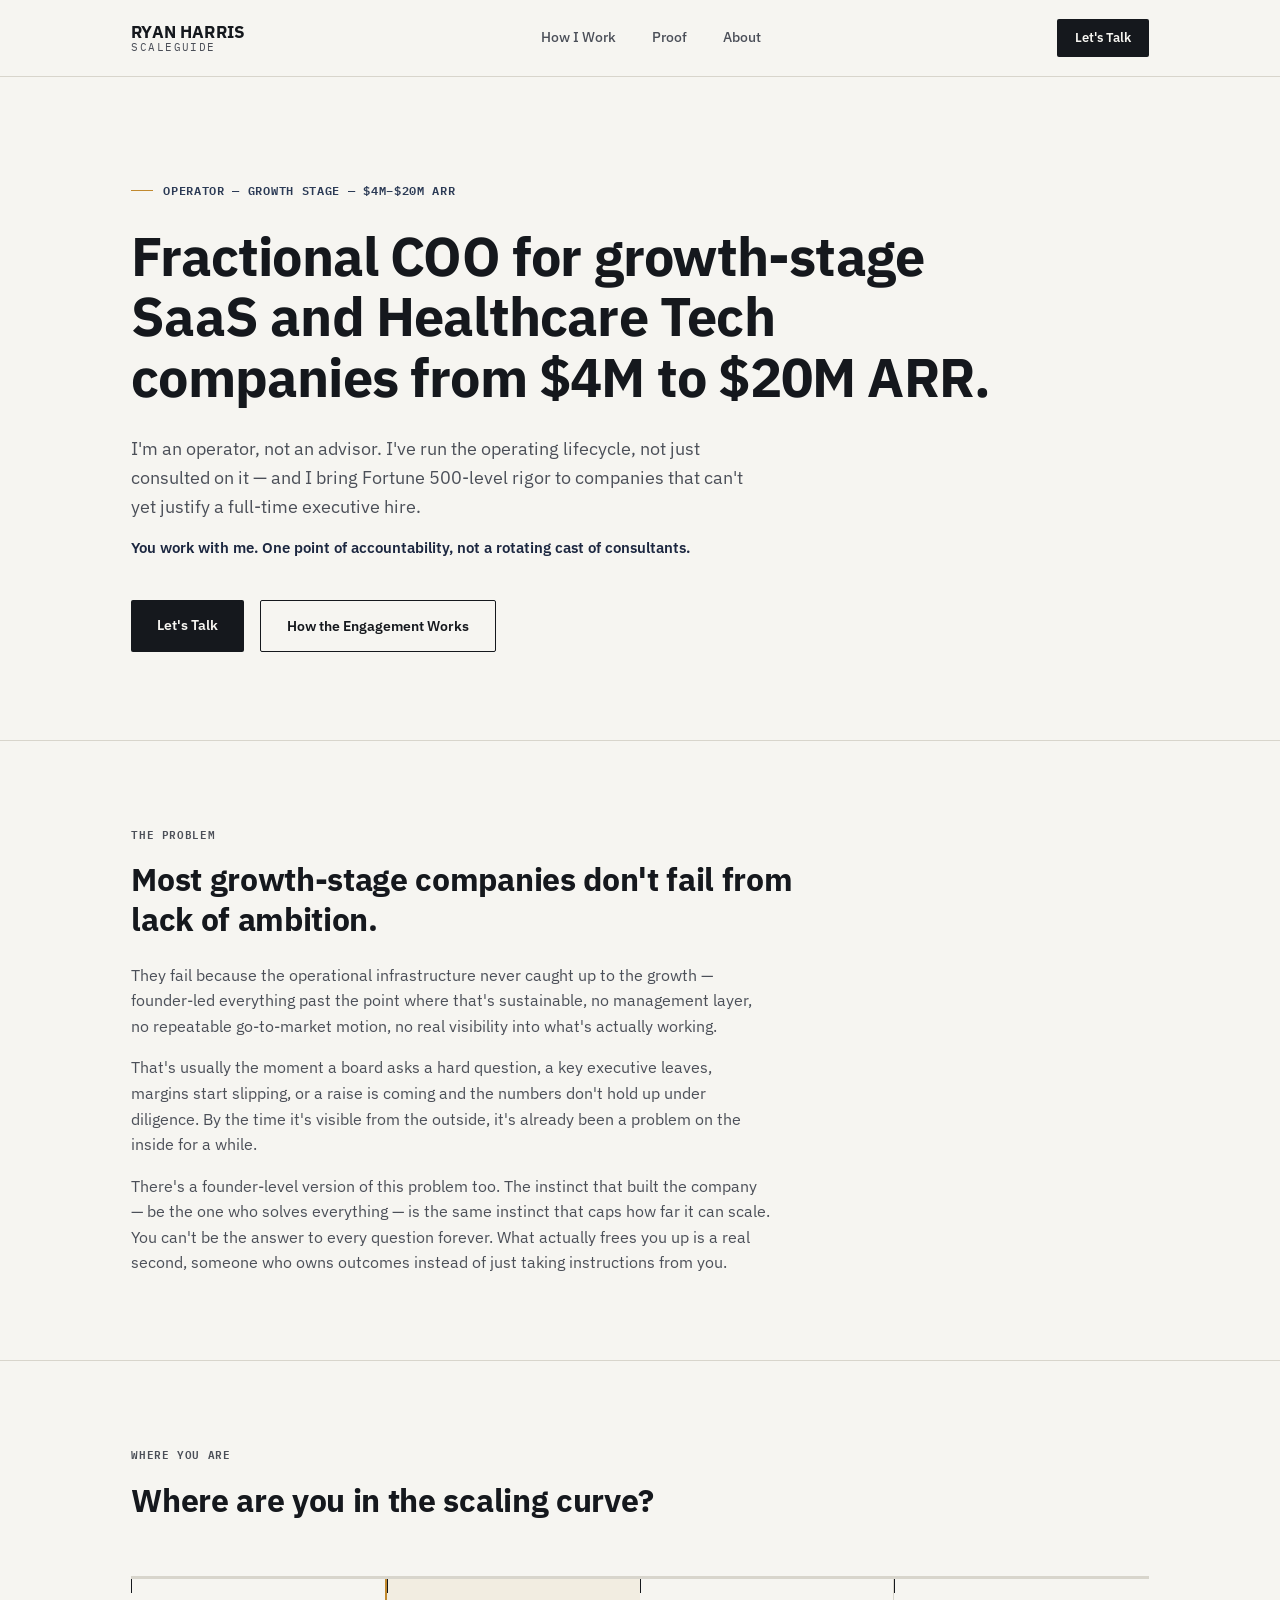
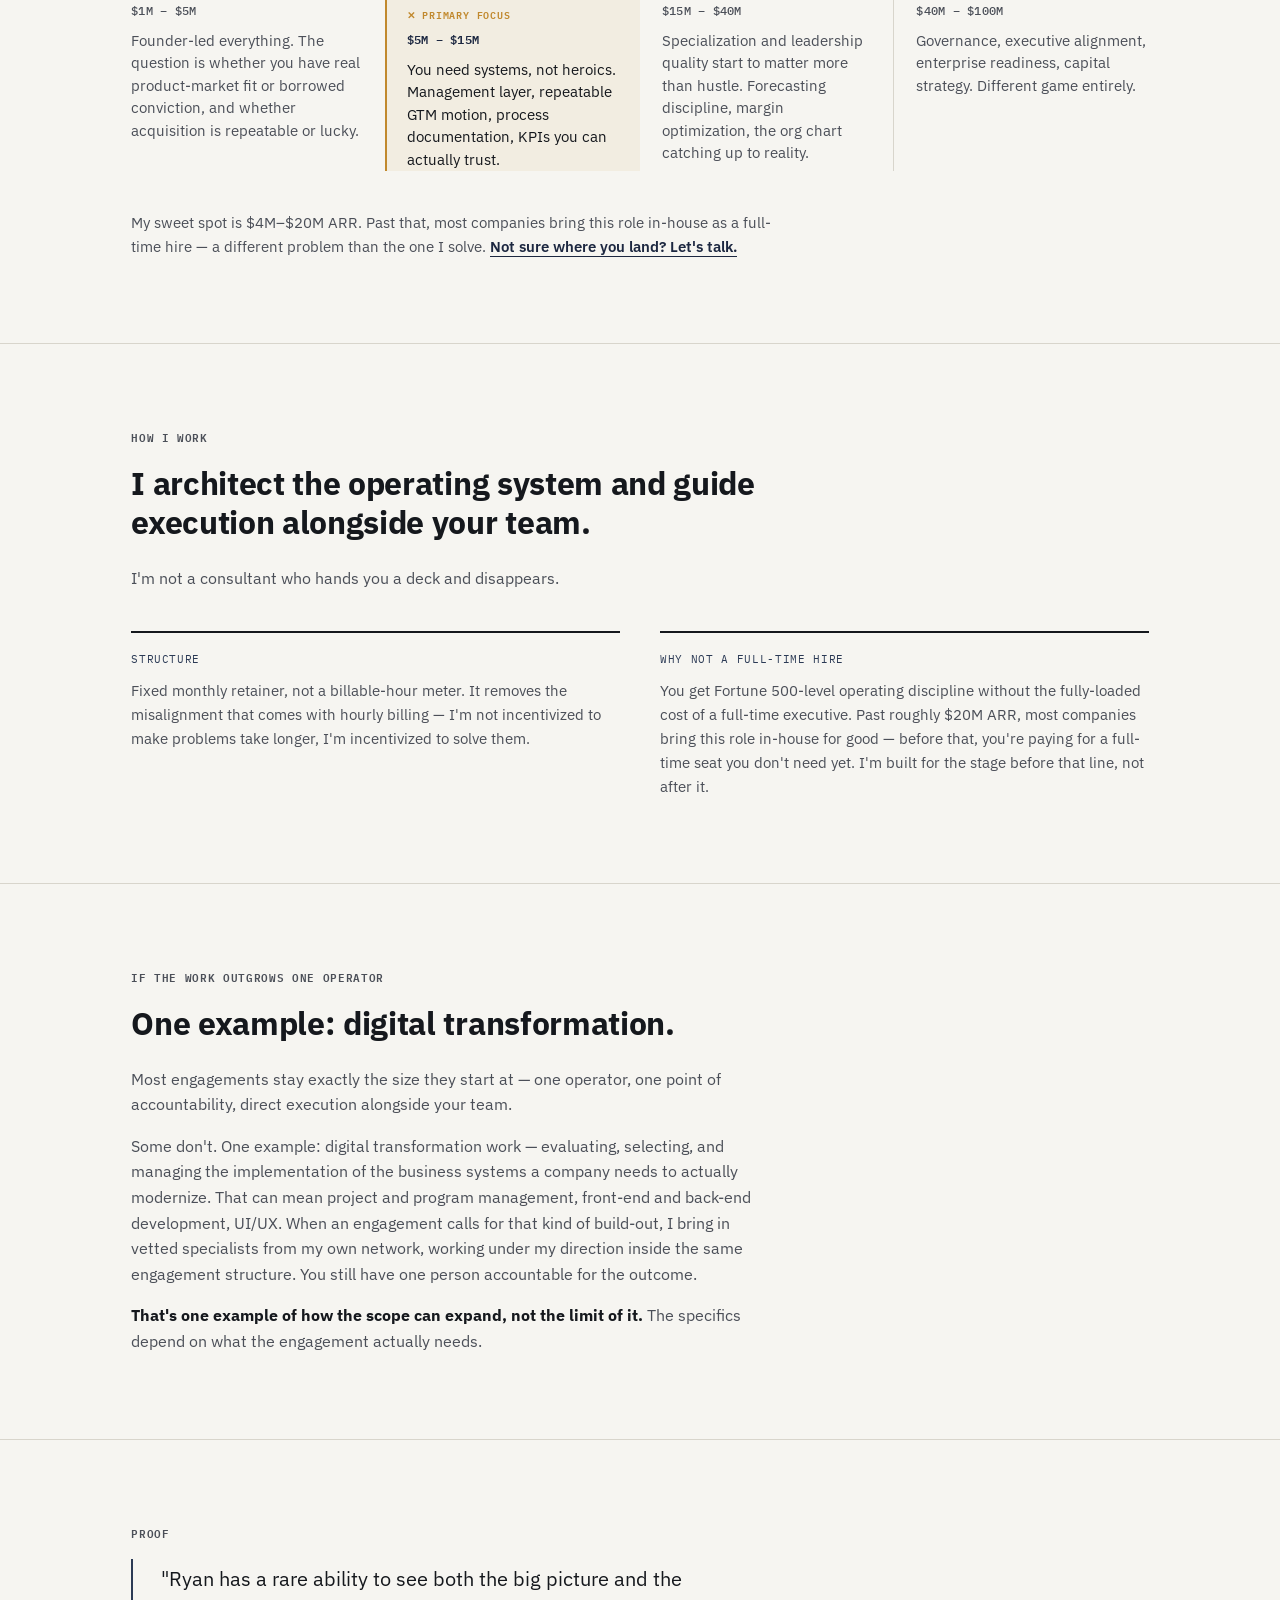
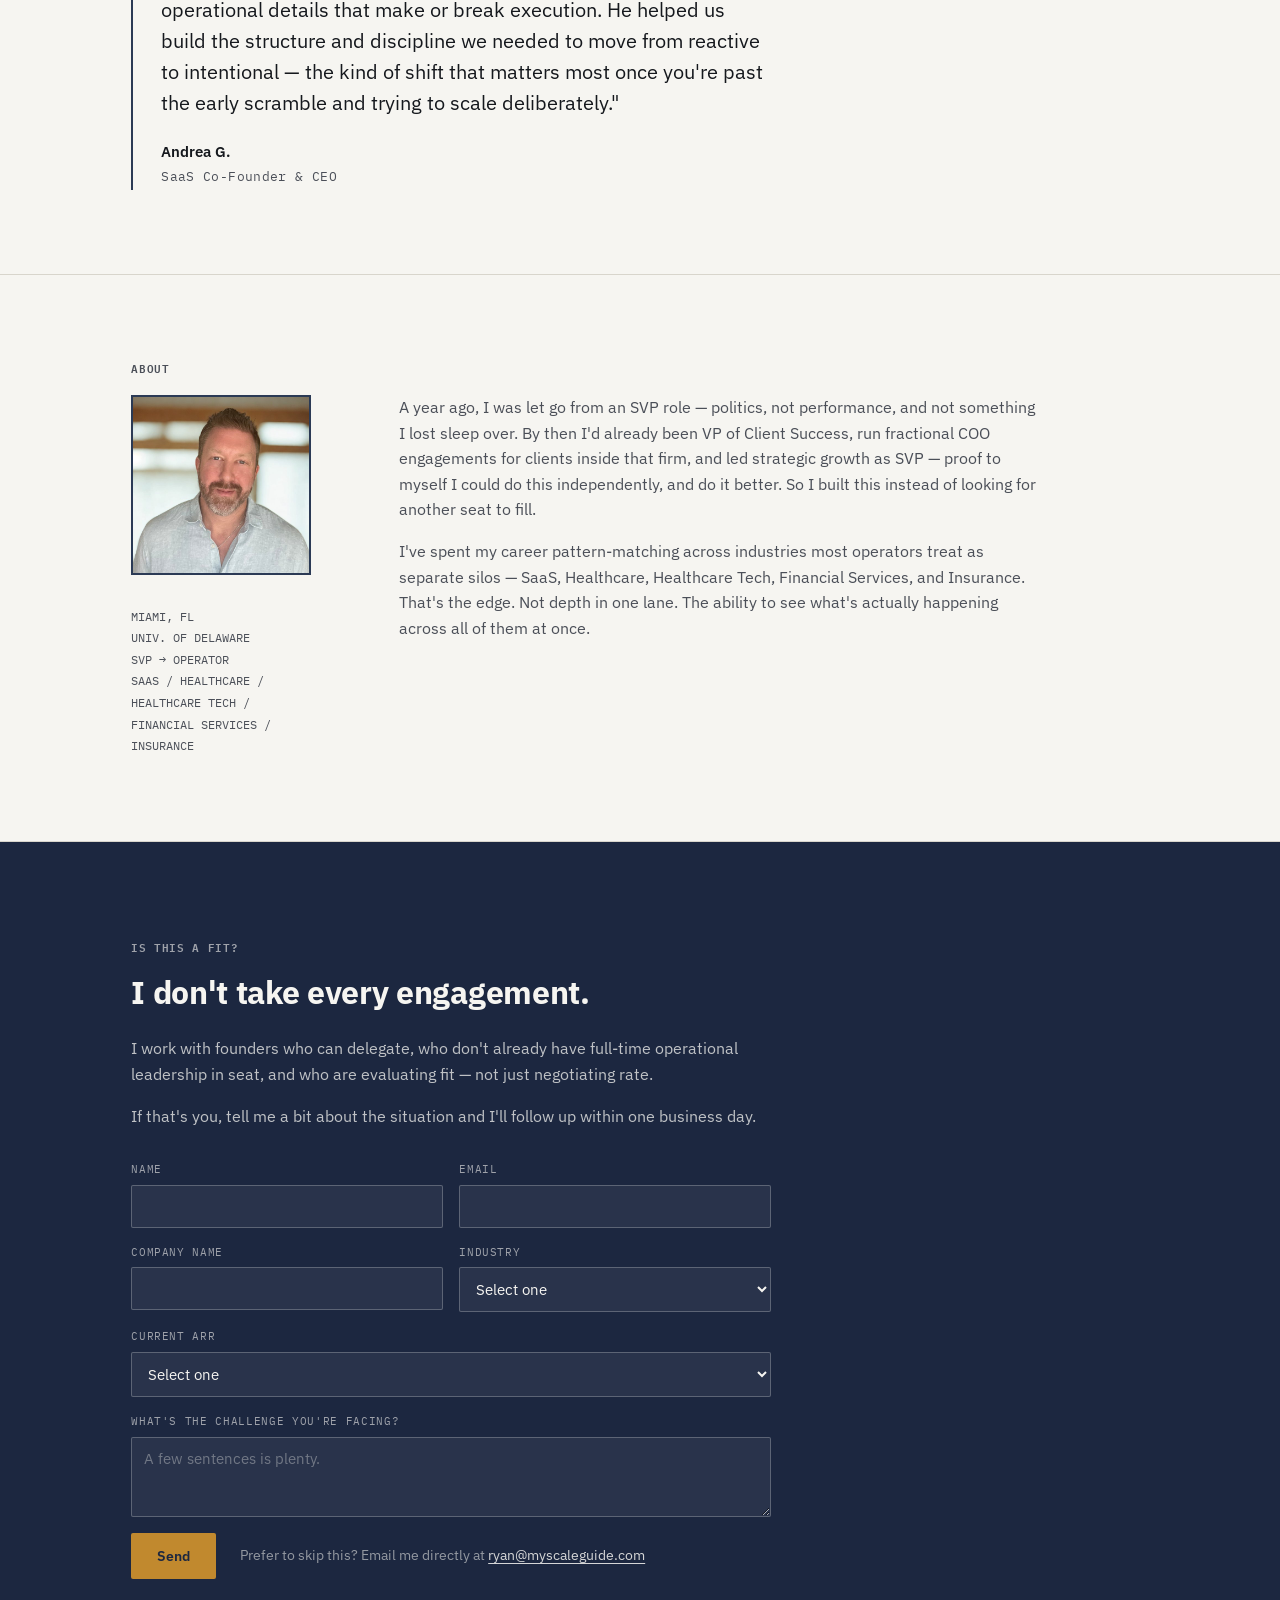
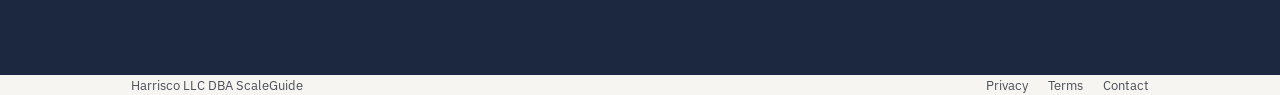
==== commit 9966e241: "Add files via upload" ====
--- a/index.html
+++ b/index.html
@@ -239,8 +239,10 @@
     position: relative;
     padding-top: 22px;
     padding-right: 22px;
+    padding-left: 22px;
     border-right: 1px solid var(--line);
   }
+  .zone:first-child { padding-left: 0; }
   .zone:last-child { border-right: none; padding-right: 0; }
   .zone::before {
     content: '';
@@ -533,7 +535,7 @@
           <div class="range">$5M &ndash; $15M</div>
           <div class="desc">You need systems, not heroics. Management layer, repeatable GTM motion, process documentation, KPIs you can actually trust.</div>
         </div>
-        <div class="zone" style="border-left: 1px solid var(--line); margin-left:-1px;">
+        <div class="zone">
           <div class="range">$15M &ndash; $40M</div>
           <div class="desc">Specialization and leadership quality start to matter more than hustle. Forecasting discipline, margin optimization, the org chart catching up to reality.</div>
         </div>
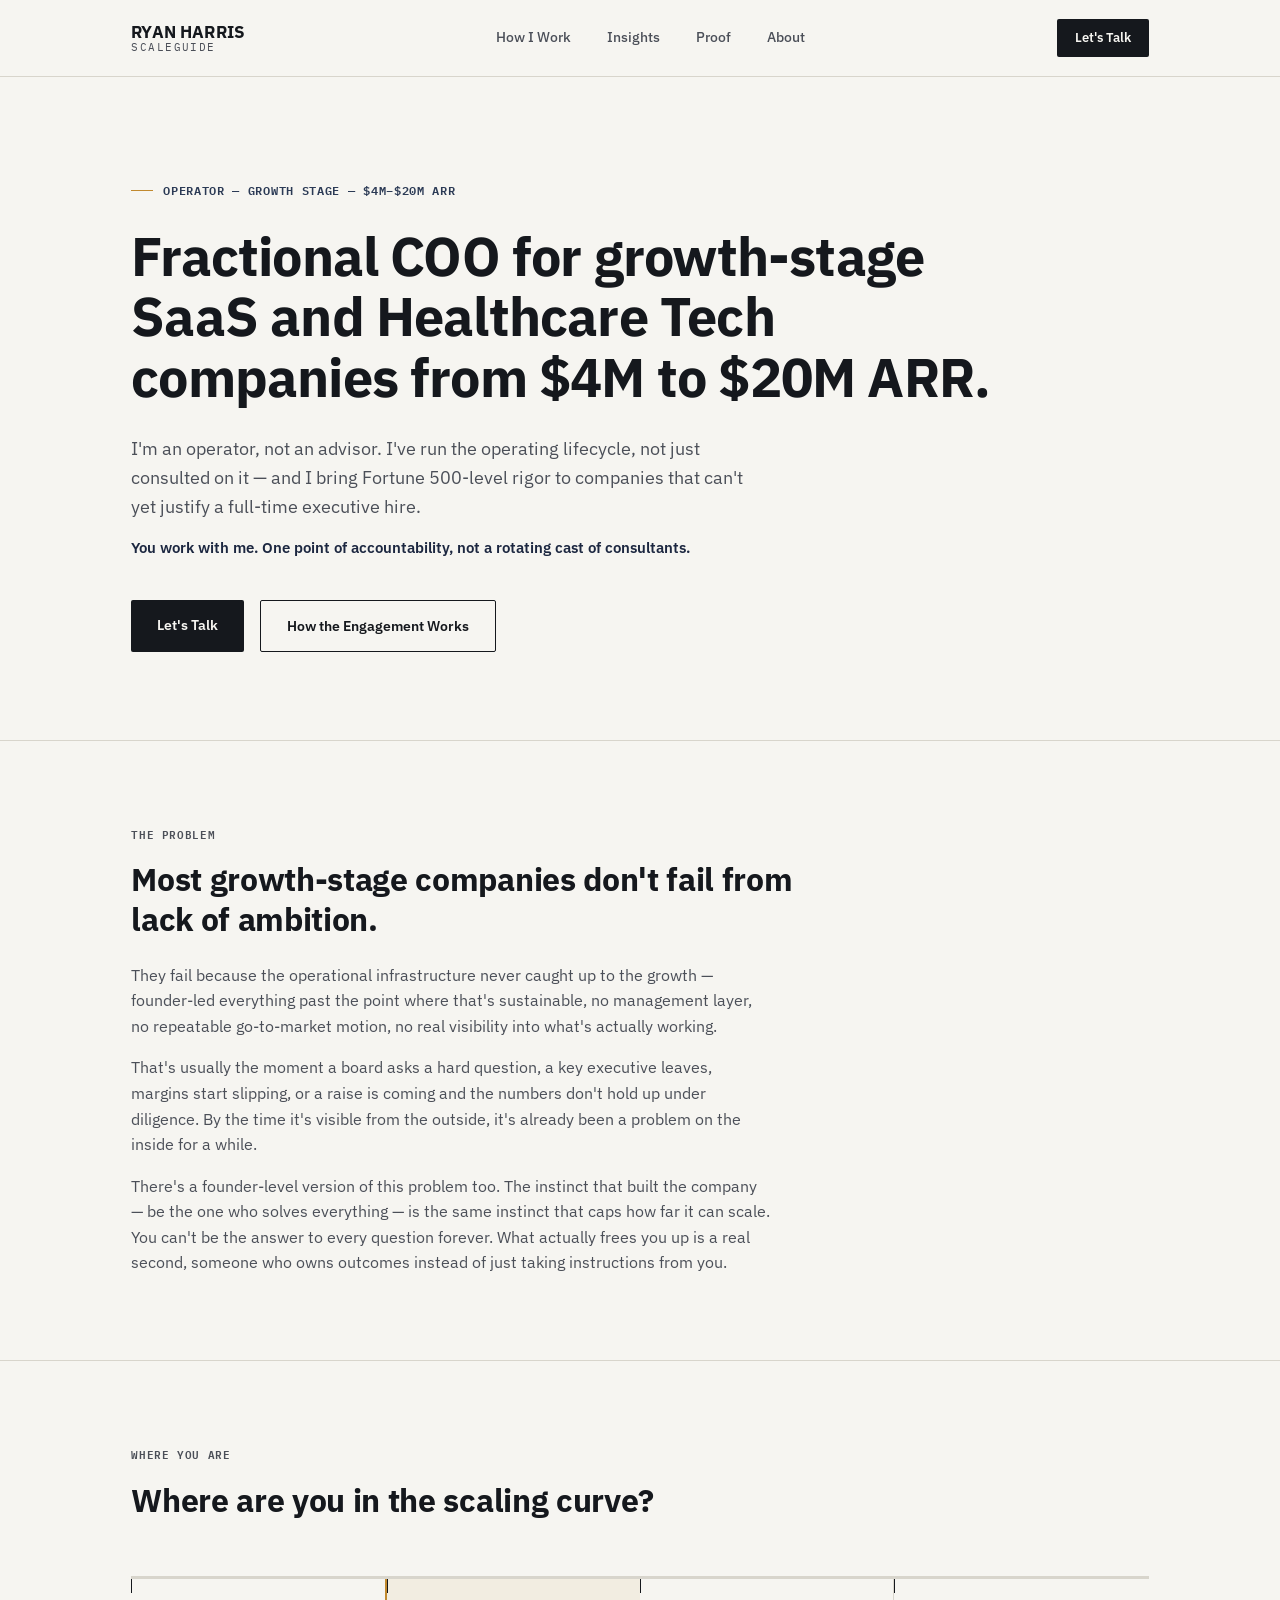
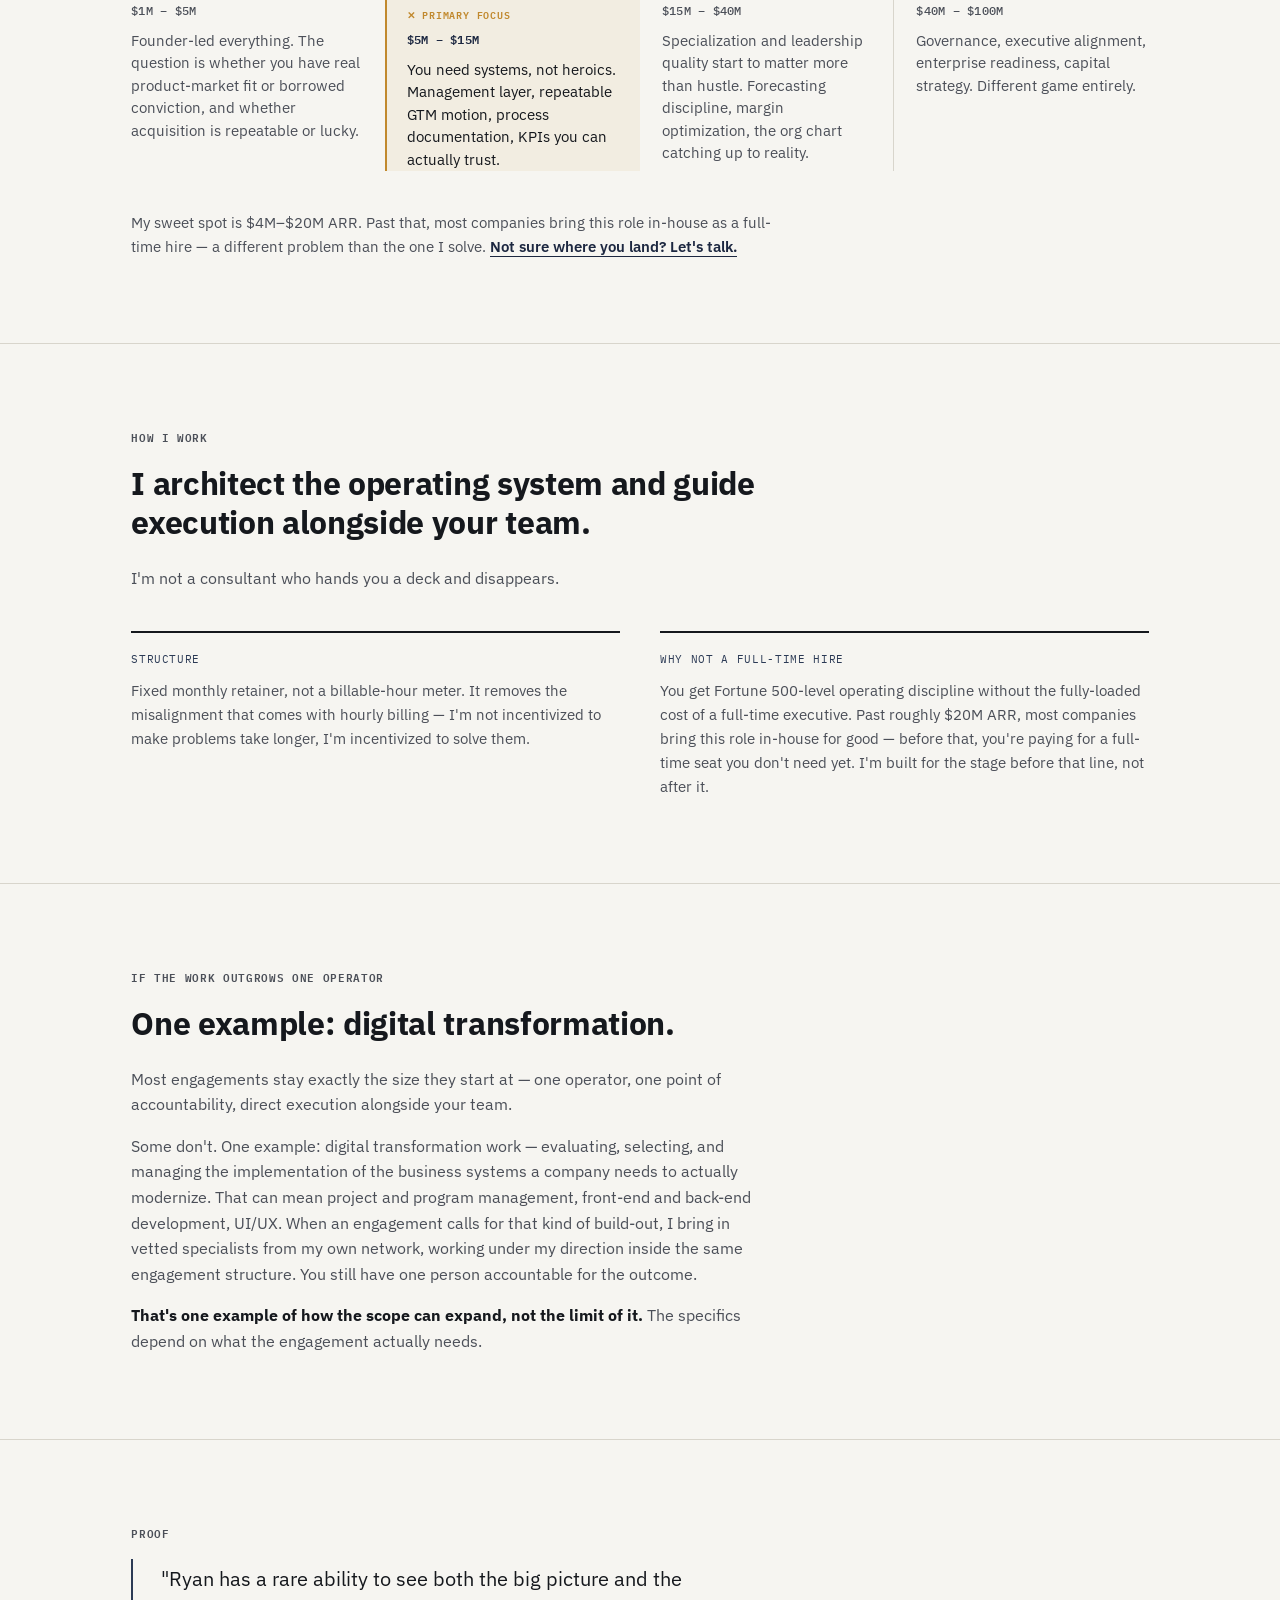
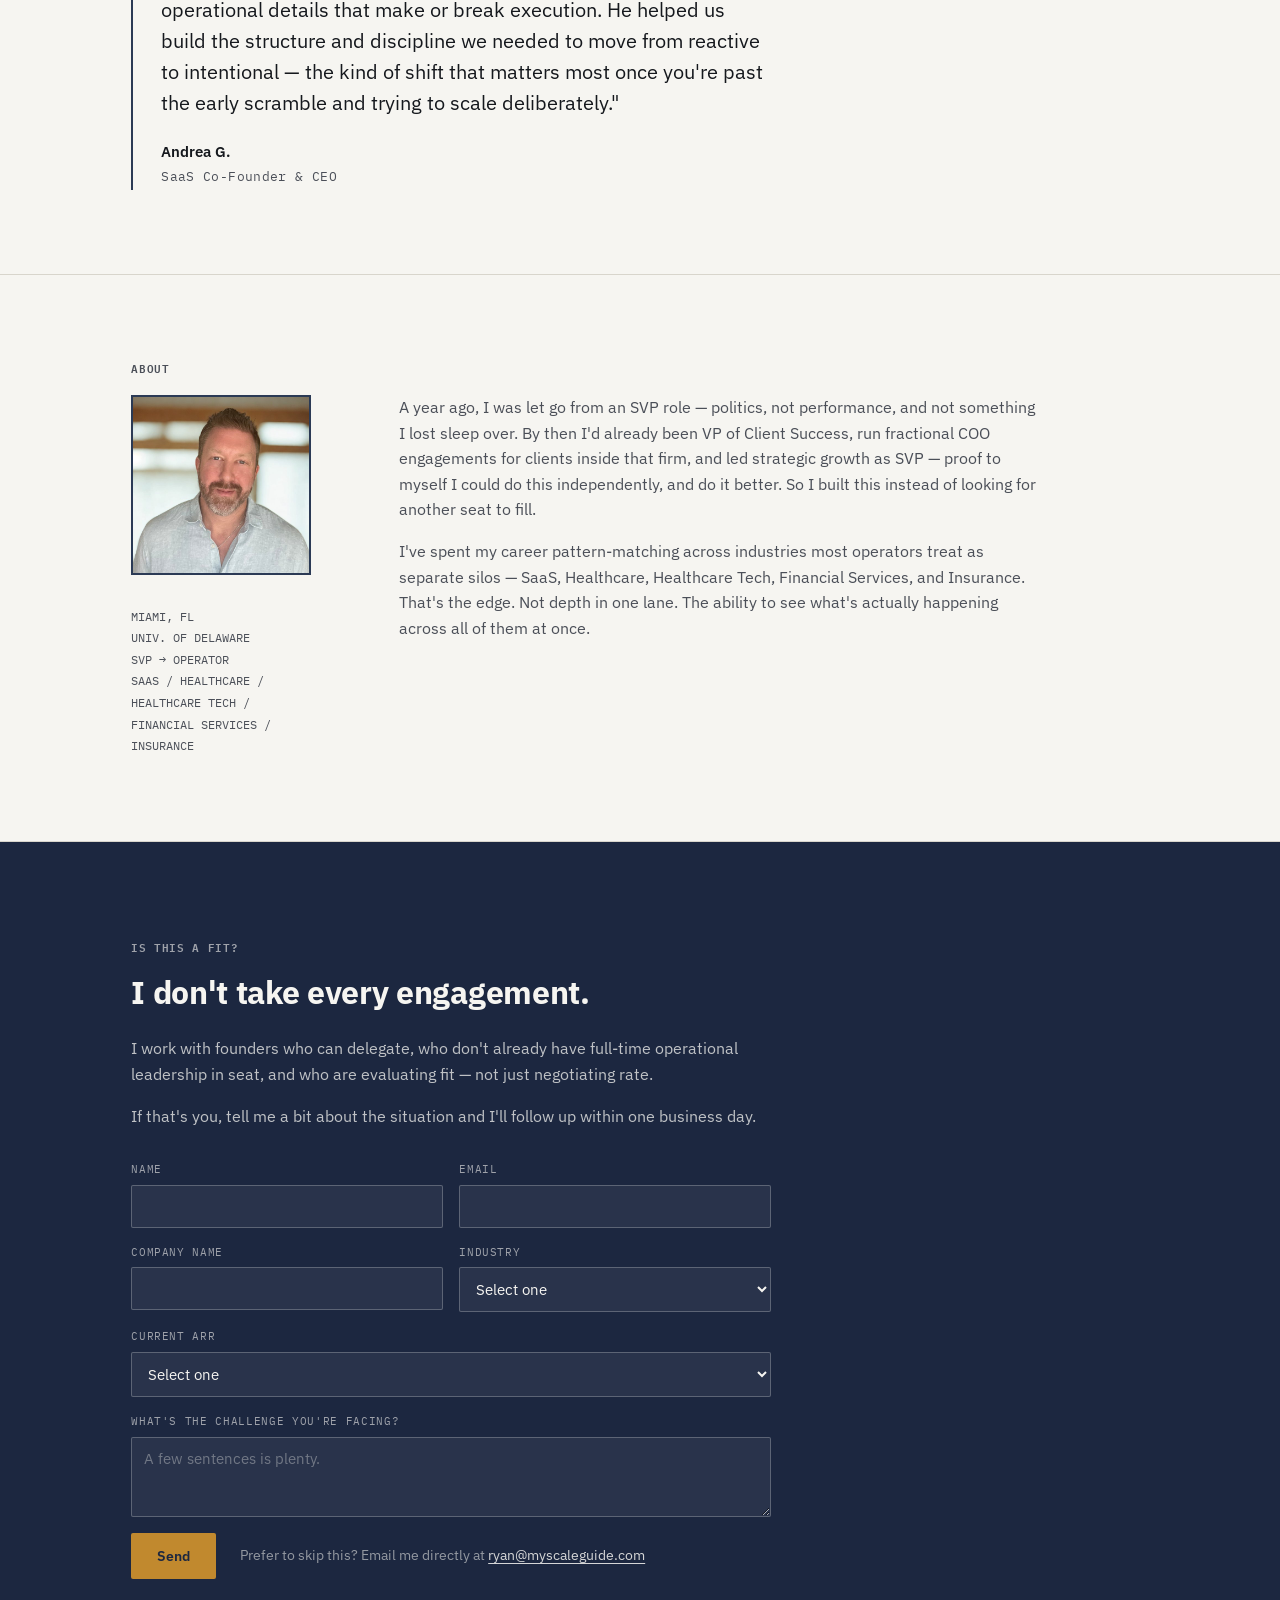
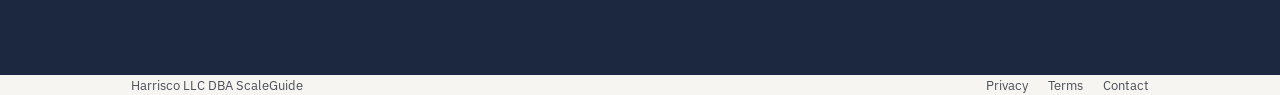
==== commit ca1f897e: "Add files via upload" ====
--- a/index.html
+++ b/index.html
@@ -487,6 +487,7 @@
     </div>
     <div class="navlinks">
       <a href="#work">How I Work</a>
+      <a href="/insights.html">Insights</a>
       <a href="#proof">Proof</a>
       <a href="#about">About</a>
     </div>
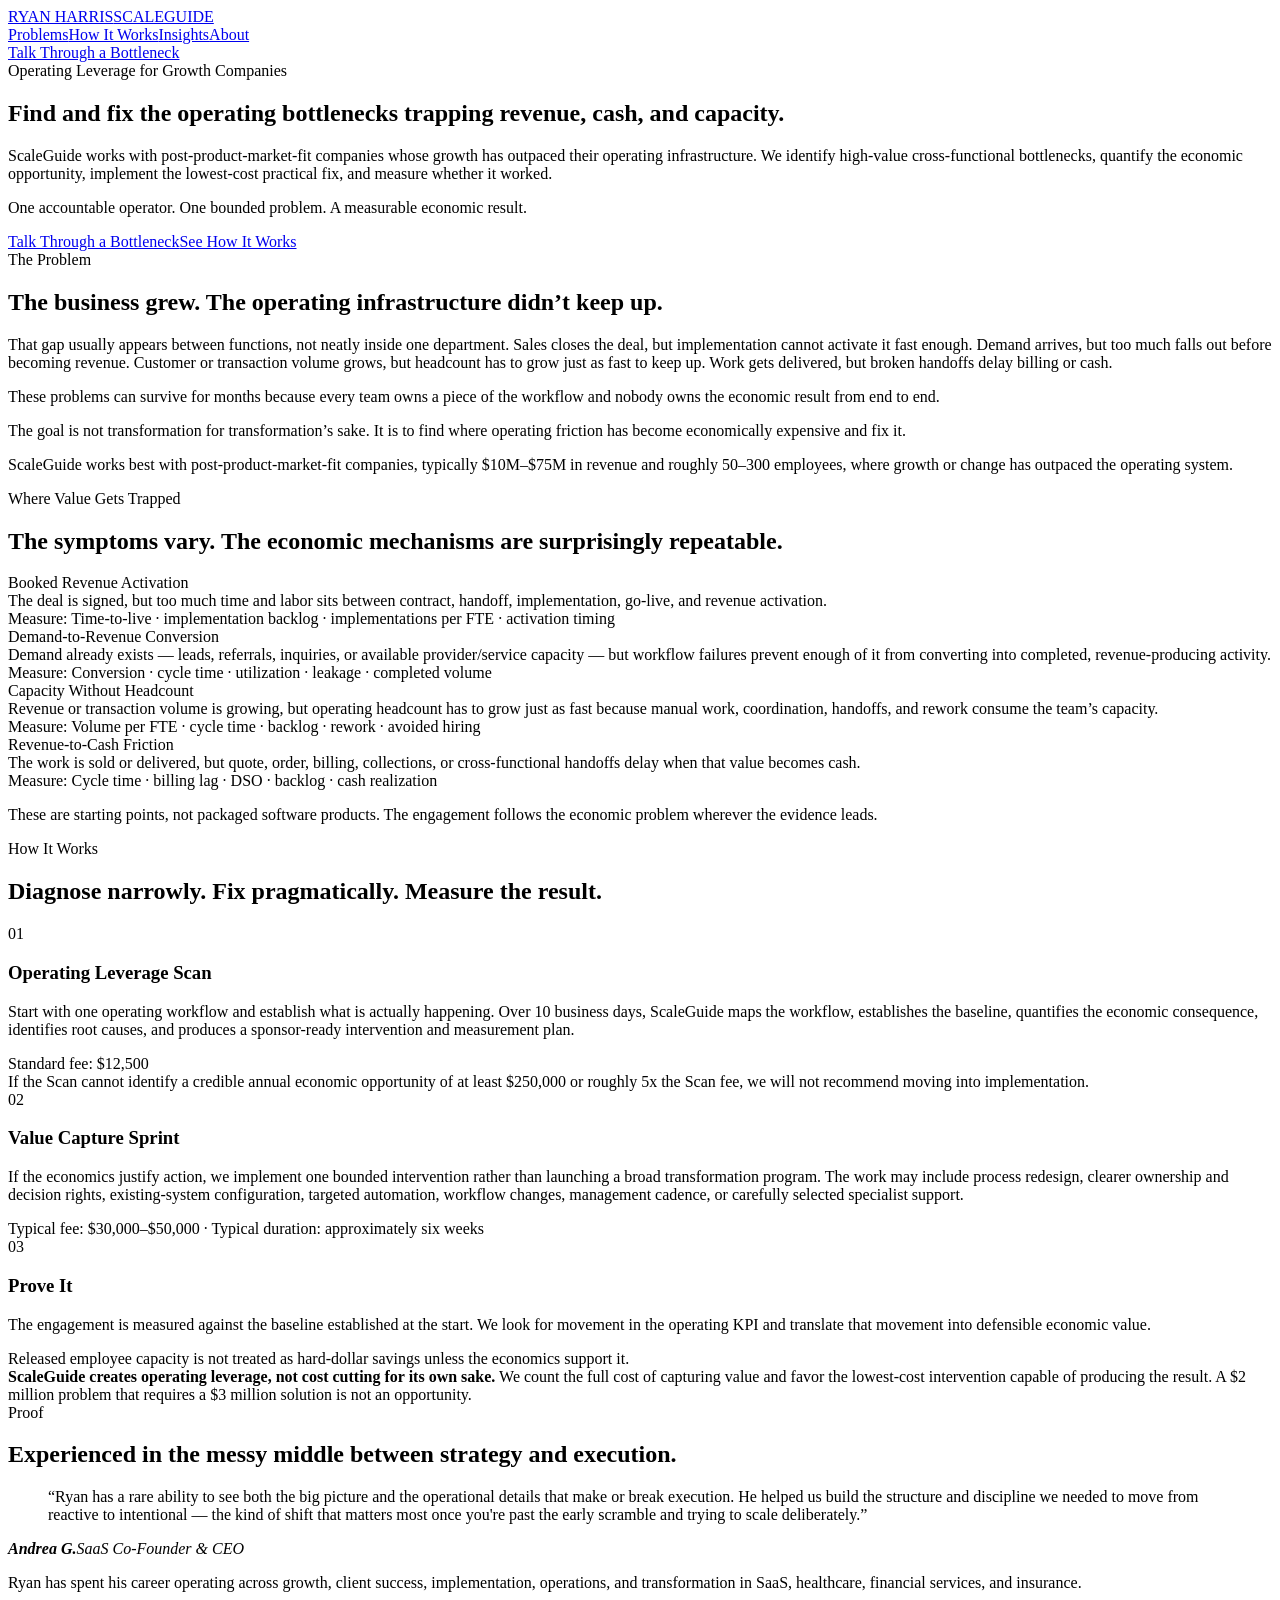
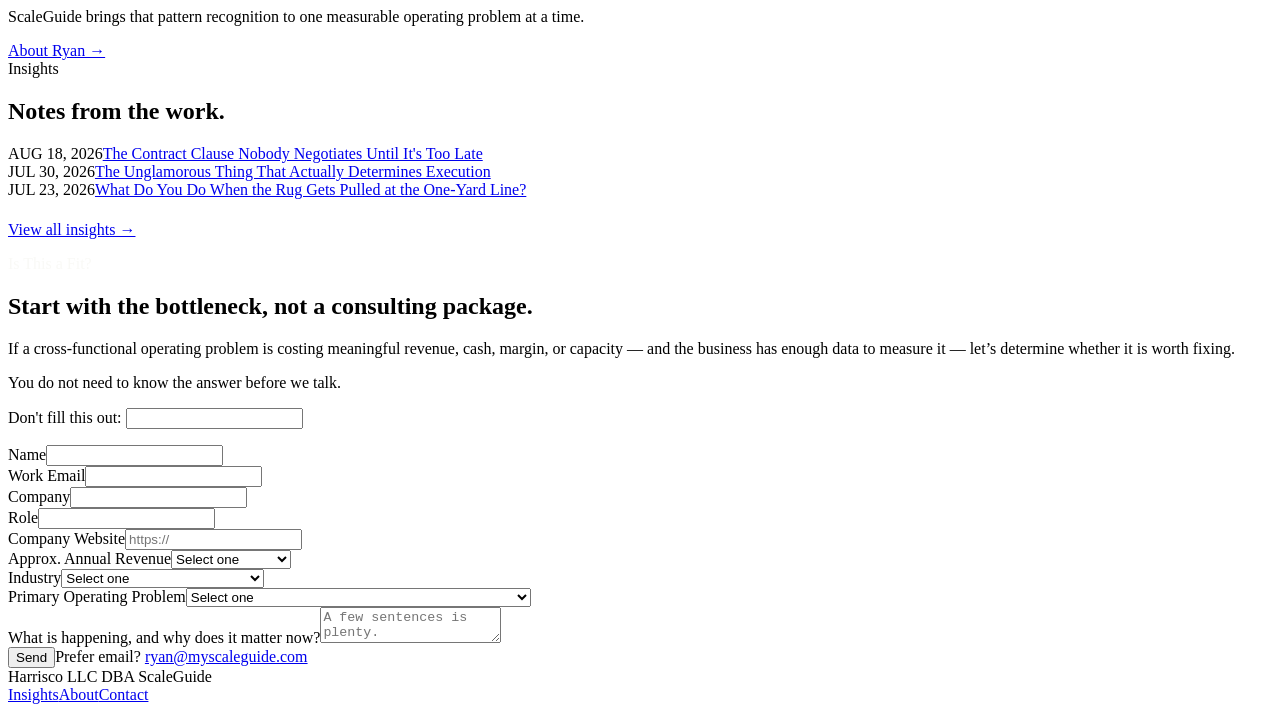
==== commit 87216503: "Reposition ScaleGuide around measurable operating leverage" ====
--- a/index.html
+++ b/index.html
@@ -3,722 +3,125 @@
 <head>
 <meta charset="UTF-8">
 <meta name="viewport" content="width=device-width, initial-scale=1.0">
-<title>Ryan Harris — Fractional COO for SaaS &amp; Healthcare Tech | Miami</title>
-<meta name="description" content="Fractional COO in Miami for growth-stage SaaS and Healthcare Tech companies from $4M to $20M ARR. Operator-led, fixed retainer, one point of accountability.">
-<meta property="og:title" content="Ryan Harris — Fractional COO for SaaS & Healthcare Tech">
-<meta property="og:description" content="Fractional COO in Miami for growth-stage SaaS and Healthcare Tech companies from $4M to $20M ARR. Operator, not advisor.">
+<title>ScaleGuide | Operating Leverage for Growth Companies</title>
+<meta name="description" content="ScaleGuide helps growth companies find and fix cross-functional operating bottlenecks that trap revenue, cash, and capacity — and measure the result.">
+<link rel="canonical" href="https://myscaleguide.com/">
+<meta property="og:title" content="ScaleGuide | Operating Leverage for Growth Companies">
+<meta property="og:description" content="Find and fix the operating bottlenecks trapping revenue, cash, and capacity — and measure the result.">
 <meta property="og:type" content="website">
-<meta property="og:url" content="https://www.myscaleguide.com">
+<meta property="og:url" content="https://myscaleguide.com/">
 <meta name="twitter:card" content="summary">
+<meta name="twitter:title" content="ScaleGuide | Operating Leverage for Growth Companies">
+<meta name="twitter:description" content="Find and fix the operating bottlenecks trapping revenue, cash, and capacity — and measure the result.">
 <link rel="icon" href="data:image/svg+xml,%3Csvg xmlns='http://www.w3.org/2000/svg' viewBox='0 0 32 32'%3E%3Crect width='32' height='32' rx='4' fill='%231C2740'/%3E%3Ctext x='16' y='23' font-family='Georgia,serif' font-size='20' font-weight='700' fill='%23F6F5F1' text-anchor='middle'%3ER%3C/text%3E%3C/svg%3E">
+<link rel="preconnect" href="https://fonts.googleapis.com">
+<link rel="preconnect" href="https://fonts.gstatic.com" crossorigin>
+<link href="https://fonts.googleapis.com/css2?family=IBM+Plex+Sans:wght@400;500;600;700&family=IBM+Plex+Mono:wght@400;500;600&display=swap" rel="stylesheet">
+<link rel="stylesheet" href="/styles.css">
 <script type="application/ld+json">
 {
   "@context": "https://schema.org",
   "@type": "ProfessionalService",
   "name": "ScaleGuide",
   "alternateName": "Harrisco LLC DBA ScaleGuide",
-  "founder": {
-    "@type": "Person",
-    "name": "Ryan Harris",
-    "jobTitle": "Fractional COO"
-  },
-  "description": "Fractional COO services for growth-stage SaaS and Healthcare Tech companies from $4M to $20M ARR.",
-  "areaServed": {
-    "@type": "City",
-    "name": "Miami"
-  },
-  "knowsAbout": ["Fractional COO", "SaaS Operations", "Healthcare Technology", "Go-to-Market Strategy", "Operational Transformation"],
-  "url": "https://www.myscaleguide.com"
+  "url": "https://myscaleguide.com/",
+  "email": "ryan@myscaleguide.com",
+  "description": "ScaleGuide helps post-product-market-fit growth companies identify and fix measurable operating bottlenecks that trap revenue, cash, and capacity.",
+  "founder": {"@type": "Person", "name": "Ryan Harris", "jobTitle": "Founder & Operator"},
+  "areaServed": {"@type": "Country", "name": "United States"},
+  "knowsAbout": ["Operating Leverage","Workflow Redesign","Revenue Activation","Patient Access Operations","Operational Transformation","Implementation Operations","Business Process Improvement"]
 }
 </script>
-<link rel="preconnect" href="https://fonts.googleapis.com">
-<link rel="preconnect" href="https://fonts.gstatic.com" crossorigin>
-<link href="https://fonts.googleapis.com/css2?family=IBM+Plex+Sans:wght@400;500;600;700&family=IBM+Plex+Mono:wght@400;500;600&display=swap" rel="stylesheet">
-<style>
-  :root {
-    --paper: #F6F5F1;
-    --ink: #15181D;
-    --ink-soft: #4B4F58;
-    --navy: #2B3A55;
-    --navy-deep: #1C2740;
-    --signal: #C1892E;
-    --line: #D8D5CC;
-    --line-strong: #15181D;
-    --white: #FFFFFF;
-    --max: 1120px;
-    --content: 640px;
-    --gap: clamp(20px, 4vw, 64px);
-  }
-
-  * { box-sizing: border-box; margin: 0; padding: 0; }
-
-  html { scroll-behavior: smooth; }
-
-  body {
-    background: var(--paper);
-    color: var(--ink);
-    font-family: 'IBM Plex Sans', sans-serif;
-    font-size: 16px;
-    line-height: 1.6;
-    -webkit-font-smoothing: antialiased;
-  }
-
-  .mono {
-    font-family: 'IBM Plex Mono', monospace;
-    letter-spacing: 0.06em;
-    text-transform: uppercase;
-  }
-
-  a { color: inherit; text-decoration: none; }
-
-  .wrap {
-    max-width: var(--max);
-    margin: 0 auto;
-    padding: 0 var(--gap);
-  }
-
-  /* corner registration marks — quiet structural motif, not the signature element */
-  .reg-marks { position: relative; }
-  .reg-marks::before,
-  .reg-marks::after {
-    content: '';
-    position: absolute;
-    width: 10px;
-    height: 10px;
-    border: 1.5px solid var(--line-strong);
-    opacity: 0.35;
-  }
-  .reg-marks::before { top: -1px; left: -1px; border-right: none; border-bottom: none; }
-  .reg-marks::after { bottom: -1px; right: -1px; border-left: none; border-top: none; }
-
-  /* ---------- NAV ---------- */
-  header {
-    position: sticky;
-    top: 0;
-    z-index: 50;
-    background: rgba(246, 245, 241, 0.92);
-    backdrop-filter: blur(6px);
-    border-bottom: 1px solid var(--line);
-  }
-  nav.wrap {
-    display: flex;
-    align-items: center;
-    justify-content: space-between;
-    height: 76px;
-  }
-  .brand {
-    display: flex;
-    flex-direction: column;
-    line-height: 1.1;
-  }
-  .brand .name {
-    font-weight: 700;
-    font-size: 17px;
-    letter-spacing: 0.01em;
-  }
-  .brand .sub {
-    font-size: 10.5px;
-    color: var(--ink-soft);
-    letter-spacing: 0.14em;
-  }
-  .navlinks {
-    display: flex;
-    gap: 36px;
-    font-size: 13.5px;
-    font-weight: 500;
-  }
-  .navlinks a { color: var(--ink-soft); transition: color 0.15s ease; }
-  .navlinks a:hover { color: var(--ink); }
-  .nav-cta {
-    padding: 9px 18px;
-    background: var(--ink);
-    color: var(--paper);
-    font-size: 13px;
-    font-weight: 600;
-    border-radius: 2px;
-  }
-  @media (max-width: 760px) {
-    .navlinks { display: none; }
-  }
-
-  /* ---------- HERO ---------- */
-  .hero {
-    padding: 96px 0 88px;
-    border-bottom: 1px solid var(--line);
-  }
-  .eyebrow {
-    font-size: 11.5px;
-    font-weight: 600;
-    color: var(--navy);
-    margin-bottom: 26px;
-    display: inline-flex;
-    align-items: center;
-    gap: 10px;
-  }
-  .eyebrow::before {
-    content: '';
-    width: 22px;
-    height: 1px;
-    background: var(--signal);
-  }
-  h1 {
-    font-size: clamp(34px, 5vw, 54px);
-    font-weight: 700;
-    line-height: 1.12;
-    letter-spacing: -0.015em;
-    max-width: 880px;
-    margin-bottom: 28px;
-  }
-  .hero p.lede {
-    font-size: 18px;
-    color: var(--ink-soft);
-    max-width: var(--content);
-    margin-bottom: 14px;
-  }
-  .accountability {
-    font-size: 15px;
-    font-weight: 600;
-    color: var(--navy-deep);
-    margin-bottom: 40px;
-  }
-  .cta-row { display: flex; gap: 16px; flex-wrap: wrap; }
-  .btn-primary, .btn-secondary {
-    padding: 14px 26px;
-    font-size: 14px;
-    font-weight: 600;
-    border-radius: 2px;
-    display: inline-block;
-  }
-  .btn-primary { background: var(--ink); color: var(--paper); }
-  .btn-secondary { border: 1px solid var(--line-strong); color: var(--ink); }
-  .btn-primary:hover { background: var(--navy-deep); }
-  .btn-secondary:hover { background: var(--white); }
-
-  /* ---------- SECTION SHELL ---------- */
-  section.block {
-    padding: 84px 0;
-    border-bottom: 1px solid var(--line);
-  }
-  .tag {
-    font-size: 11px;
-    font-weight: 600;
-    color: var(--ink-soft);
-    margin-bottom: 18px;
-  }
-  h2 {
-    font-size: clamp(24px, 3vw, 32px);
-    font-weight: 700;
-    line-height: 1.22;
-    letter-spacing: -0.01em;
-    margin-bottom: 24px;
-    max-width: 700px;
-  }
-  section[id] {
-    scroll-margin-top: 96px;
-  }
-  .body-col { max-width: var(--content); }
-  .body-col p { color: var(--ink-soft); font-size: 16px; margin-bottom: 16px; }
-  .body-col p:last-child { margin-bottom: 0; }
-  .body-col strong { color: var(--ink); }
-
-  /* ---------- SCALING RULER (signature element) ---------- */
-  .ruler-section { padding-bottom: 96px; }
-  .ruler-wrap { margin-top: 56px; }
-  .ruler-track {
-    position: relative;
-    height: 3px;
-    background: var(--line);
-    margin: 0 0 0 0;
-  }
-  .ruler-zones {
-    display: grid;
-    grid-template-columns: repeat(4, 1fr);
-    gap: 0;
-  }
-  .zone {
-    position: relative;
-    padding-top: 22px;
-    padding-right: 22px;
-    padding-left: 22px;
-    border-right: 1px solid var(--line);
-  }
-  .zone:first-child { padding-left: 0; }
-  .zone:last-child { border-right: none; padding-right: 0; }
-  .zone::before {
-    content: '';
-    position: absolute;
-    top: 0;
-    left: 0;
-    width: 1px;
-    height: 14px;
-    background: var(--line-strong);
-  }
-  .zone .range {
-    font-family: 'IBM Plex Mono', monospace;
-    font-size: 12px;
-    font-weight: 500;
-    color: var(--ink-soft);
-    margin-bottom: 10px;
-    letter-spacing: 0.02em;
-  }
-  .zone .desc {
-    font-size: 14.5px;
-    color: var(--ink-soft);
-    line-height: 1.55;
-  }
-  .zone.focus {
-    background: rgba(193, 137, 46, 0.08);
-    border-left: 2px solid var(--signal);
-    border-right: none;
-    padding-left: 20px;
-    margin-left: -1px;
-  }
-  .zone.focus .range { color: var(--navy-deep); font-weight: 600; }
-  .zone.focus .desc { color: var(--ink); }
-  .focus-flag {
-    display: inline-block;
-    font-family: 'IBM Plex Mono', monospace;
-    font-size: 10px;
-    font-weight: 600;
-    letter-spacing: 0.08em;
-    color: var(--signal);
-    margin-bottom: 8px;
-  }
-  .ruler-caption {
-    margin-top: 40px;
-    font-size: 15px;
-    color: var(--ink-soft);
-    max-width: var(--content);
-  }
-  .ruler-caption strong { color: var(--ink); }
-  @media (max-width: 820px) {
-    .ruler-zones { grid-template-columns: 1fr; gap: 28px; }
-    .zone { border-right: none; padding-right: 0; }
-    .zone.focus { margin: -22px 0 0 0; padding-left: 16px; }
-  }
-
-  /* ---------- HOW I WORK ---------- */
-  .model-grid {
-    display: grid;
-    grid-template-columns: 1fr 1fr;
-    gap: 40px;
-    margin-top: 40px;
-  }
-  .model-card {
-    border-top: 2px solid var(--line-strong);
-    padding-top: 18px;
-  }
-  .model-card .label {
-    font-family: 'IBM Plex Mono', monospace;
-    font-size: 11px;
-    color: var(--navy);
-    margin-bottom: 10px;
-  }
-  .model-card p { color: var(--ink-soft); font-size: 15px; }
-  @media (max-width: 700px) { .model-grid { grid-template-columns: 1fr; } }
-
-  /* ---------- BENCH SECTION ---------- */
-  .bench-note {
-    margin-top: 20px;
-    font-size: 13.5px;
-    color: var(--ink-soft);
-    font-style: italic;
-    border-left: 2px solid var(--line);
-    padding-left: 16px;
-  }
-
-  /* ---------- PROOF (real testimonial) ---------- */
-  .testimonial {
-    max-width: var(--content);
-    border-left: 2px solid var(--navy);
-    padding: 4px 0 4px 28px;
-  }
-  .testimonial blockquote {
-    font-size: 20px;
-    line-height: 1.55;
-    color: var(--ink);
-    margin: 0 0 22px 0;
-  }
-  .testimonial cite {
-    font-style: normal;
-    font-family: 'IBM Plex Mono', monospace;
-    font-size: 12.5px;
-    color: var(--ink-soft);
-    letter-spacing: 0.03em;
-    display: block;
-  }
-  .testimonial cite strong {
-    display: block;
-    font-family: 'IBM Plex Sans', sans-serif;
-    font-size: 14.5px;
-    font-weight: 600;
-    color: var(--ink);
-    letter-spacing: 0;
-    margin-bottom: 3px;
-  }
-
-  /* ---------- ABOUT ---------- */
-  .about-grid {
-    display: grid;
-    grid-template-columns: 220px 1fr;
-    gap: 48px;
-  }
-  .headshot {
-    width: 180px;
-    height: 180px;
-    object-fit: cover;
-    border: 2px solid var(--navy);
-    margin-bottom: 24px;
-  }
-  .about-grid .kicker {
-    font-family: 'IBM Plex Mono', monospace;
-    font-size: 12px;
-    color: var(--ink-soft);
-    line-height: 1.8;
-  }
-  @media (max-width: 700px) {
-    .about-grid { grid-template-columns: 1fr; gap: 20px; }
-  }
-
-  /* ---------- FINAL CTA ---------- */
-  .final-cta {
-    text-align: left;
-    padding: 96px 0;
-    background: var(--navy-deep);
-    color: var(--paper);
-  }
-  .final-cta h2 { color: var(--paper); }
-  .final-cta .body-col p { color: rgba(246,245,241,0.75); }
-  .final-cta .btn-primary { background: var(--signal); color: var(--navy-deep); }
-  .final-cta .btn-primary:hover { background: #d69940; }
-
-  /* ---------- INTAKE FORM ---------- */
-  .intake-form {
-    max-width: var(--content);
-    margin-top: 32px;
-  }
-  .form-row {
-    display: grid;
-    grid-template-columns: 1fr 1fr;
-    gap: 16px;
-    margin-bottom: 16px;
-  }
-  .form-field { display: flex; flex-direction: column; }
-  .form-field.full { grid-column: 1 / -1; }
-  .form-field label {
-    font-family: 'IBM Plex Mono', monospace;
-    font-size: 11px;
-    letter-spacing: 0.06em;
-    text-transform: uppercase;
-    color: rgba(246,245,241,0.6);
-    margin-bottom: 6px;
-  }
-  .form-field input,
-  .form-field select,
-  .form-field textarea {
-    font-family: 'IBM Plex Sans', sans-serif;
-    font-size: 15px;
-    padding: 11px 12px;
-    background: rgba(246,245,241,0.06);
-    border: 1px solid rgba(246,245,241,0.25);
-    color: var(--paper);
-    border-radius: 2px;
-  }
-  .form-field textarea { resize: vertical; min-height: 80px; }
-  .form-field input::placeholder,
-  .form-field textarea::placeholder { color: rgba(246,245,241,0.35); }
-  .form-field select { color: var(--paper); }
-  .form-field select option { color: var(--ink); }
-  .form-field input:focus,
-  .form-field select:focus,
-  .form-field textarea:focus {
-    outline: none;
-    border-color: var(--signal);
-  }
-  .honeypot-field { position: absolute; left: -9999px; }
-  .form-submit-row {
-    display: flex;
-    align-items: center;
-    gap: 24px;
-    margin-top: 8px;
-    flex-wrap: wrap;
-  }
-  .email-alt {
-    font-size: 13.5px;
-    color: rgba(246,245,241,0.55);
-  }
-  .email-alt a {
-    color: rgba(246,245,241,0.85);
-    text-decoration: underline;
-    text-underline-offset: 3px;
-  }
-  .form-success {
-    display: none;
-    font-size: 17px;
-    color: var(--paper);
-    max-width: var(--content);
-    margin-top: 32px;
-    padding: 24px;
-    border-left: 2px solid var(--signal);
-    background: rgba(246,245,241,0.05);
-  }
-  @media (max-width: 600px) {
-    .form-row { grid-template-columns: 1fr; }
-  }
-  footer {
-    padding: 32px 0;
-    font-size: 12.5px;
-    color: var(--ink-soft);
-    display: flex;
-    justify-content: space-between;
-    flex-wrap: wrap;
-    gap: 12px;
-  }
-  footer .links { display: flex; gap: 20px; }
-</style>
 </head>
 <body>
-
 <header>
-  <nav class="wrap">
-    <div class="brand">
-      <span class="name">RYAN HARRIS</span>
-      <span class="sub mono">SCALEGUIDE</span>
-    </div>
-    <div class="navlinks">
-      <a href="#work">How I Work</a>
-      <a href="/insights.html">Insights</a>
-      <a href="#proof">Proof</a>
-      <a href="#about">About</a>
-    </div>
-    <a href="#talk" class="nav-cta">Let's Talk</a>
+  <nav class="wrap" aria-label="Primary navigation">
+    <a class="brand" href="/" aria-label="ScaleGuide home"><span class="name">RYAN HARRIS</span><span class="sub mono">SCALEGUIDE</span></a>
+    <div class="navlinks"><a href="#problems">Problems</a><a href="#how">How It Works</a><a href="/insights.html">Insights</a><a href="/about.html">About</a></div>
+    <a href="#talk" class="nav-cta">Talk Through a Bottleneck</a>
   </nav>
 </header>
-
-<section class="hero">
-  <div class="wrap">
-    <div class="eyebrow mono">Operator — Growth Stage — $4M&ndash;$20M ARR</div>
-    <h1>Fractional COO for growth-stage SaaS and Healthcare Tech companies from $4M to $20M ARR.</h1>
-    <p class="lede">I'm an operator, not an advisor. I've run the operating lifecycle, not just consulted on it — and I bring Fortune 500-level rigor to companies that can't yet justify a full-time executive hire.</p>
-    <p class="accountability">You work with me. One point of accountability, not a rotating cast of consultants.</p>
-    <div class="cta-row">
-      <a href="#talk" class="btn-primary">Let's Talk</a>
-      <a href="#work" class="btn-secondary">How the Engagement Works</a>
+<main>
+  <section class="hero">
+    <div class="wrap">
+      <div class="eyebrow mono">Operating Leverage for Growth Companies</div>
+      <h1>Find and fix the operating bottlenecks trapping revenue, cash, and capacity.</h1>
+      <p class="lede">ScaleGuide works with post-product-market-fit companies whose growth has outpaced their operating infrastructure. We identify high-value cross-functional bottlenecks, quantify the economic opportunity, implement the lowest-cost practical fix, and measure whether it worked.</p>
+      <p class="accountability">One accountable operator. One bounded problem. A measurable economic result.</p>
+      <div class="cta-row"><a href="#talk" class="btn-primary">Talk Through a Bottleneck</a><a href="#how" class="btn-secondary">See How It Works</a></div>
     </div>
-  </div>
-</section>
-
-<section class="block" id="problem">
-  <div class="wrap">
-    <div class="tag mono">The Problem</div>
-    <h2>Most growth-stage companies don't fail from lack of ambition.</h2>
-    <div class="body-col">
-      <p>They fail because the operational infrastructure never caught up to the growth — founder-led everything past the point where that's sustainable, no management layer, no repeatable go-to-market motion, no real visibility into what's actually working.</p>
-      <p>That's usually the moment a board asks a hard question, a key executive leaves, margins start slipping, or a raise is coming and the numbers don't hold up under diligence. By the time it's visible from the outside, it's already been a problem on the inside for a while.</p>
-      <p>There's a founder-level version of this problem too. The instinct that built the company — be the one who solves everything — is the same instinct that caps how far it can scale. You can't be the answer to every question forever. What actually frees you up is a real second, someone who owns outcomes instead of just taking instructions from you.</p>
+  </section>
+  <section class="block" id="problem">
+    <div class="wrap">
+      <div class="tag mono">The Problem</div>
+      <h2>The business grew. The operating infrastructure didn’t keep up.</h2>
+      <div class="body-col">
+        <p>That gap usually appears between functions, not neatly inside one department. Sales closes the deal, but implementation cannot activate it fast enough. Demand arrives, but too much falls out before becoming revenue. Customer or transaction volume grows, but headcount has to grow just as fast to keep up. Work gets delivered, but broken handoffs delay billing or cash.</p>
+        <p>These problems can survive for months because every team owns a piece of the workflow and nobody owns the economic result from end to end.</p>
+        <p>The goal is not transformation for transformation’s sake. It is to find where operating friction has become economically expensive and fix it.</p>
+      </div>
+      <p class="fit-line">ScaleGuide works best with post-product-market-fit companies, typically $10M–$75M in revenue and roughly 50–300 employees, where growth or change has outpaced the operating system.</p>
     </div>
-  </div>
-</section>
-
-<section class="block ruler-section" id="stage">
-  <div class="wrap">
-    <div class="tag mono">Where You Are</div>
-    <h2>Where are you in the scaling curve?</h2>
-    <div class="ruler-wrap">
-      <div class="ruler-track"></div>
-      <div class="ruler-zones">
-        <div class="zone">
-          <div class="range">$1M &ndash; $5M</div>
-          <div class="desc">Founder-led everything. The question is whether you have real product-market fit or borrowed conviction, and whether acquisition is repeatable or lucky.</div>
-        </div>
-        <div class="zone focus">
-          <div class="focus-flag mono">✕ Primary Focus</div>
-          <div class="range">$5M &ndash; $15M</div>
-          <div class="desc">You need systems, not heroics. Management layer, repeatable GTM motion, process documentation, KPIs you can actually trust.</div>
-        </div>
-        <div class="zone">
-          <div class="range">$15M &ndash; $40M</div>
-          <div class="desc">Specialization and leadership quality start to matter more than hustle. Forecasting discipline, margin optimization, the org chart catching up to reality.</div>
-        </div>
-        <div class="zone">
-          <div class="range">$40M &ndash; $100M</div>
-          <div class="desc">Governance, executive alignment, enterprise readiness, capital strategy. Different game entirely.</div>
-        </div>
+  </section>
+  <section class="block" id="problems">
+    <div class="wrap">
+      <div class="tag mono">Where Value Gets Trapped</div>
+      <h2>The symptoms vary. The economic mechanisms are surprisingly repeatable.</h2>
+      <div class="problem-list">
+        <div class="problem-row"><div class="problem-title">Booked Revenue Activation</div><div class="problem-copy">The deal is signed, but too much time and labor sits between contract, handoff, implementation, go-live, and revenue activation.<div class="measure mono"><span>Measure:</span> Time-to-live · implementation backlog · implementations per FTE · activation timing</div></div></div>
+        <div class="problem-row"><div class="problem-title">Demand-to-Revenue Conversion</div><div class="problem-copy">Demand already exists — leads, referrals, inquiries, or available provider/service capacity — but workflow failures prevent enough of it from converting into completed, revenue-producing activity.<div class="measure mono"><span>Measure:</span> Conversion · cycle time · utilization · leakage · completed volume</div></div></div>
+        <div class="problem-row"><div class="problem-title">Capacity Without Headcount</div><div class="problem-copy">Revenue or transaction volume is growing, but operating headcount has to grow just as fast because manual work, coordination, handoffs, and rework consume the team’s capacity.<div class="measure mono"><span>Measure:</span> Volume per FTE · cycle time · backlog · rework · avoided hiring</div></div></div>
+        <div class="problem-row"><div class="problem-title">Revenue-to-Cash Friction</div><div class="problem-copy">The work is sold or delivered, but quote, order, billing, collections, or cross-functional handoffs delay when that value becomes cash.<div class="measure mono"><span>Measure:</span> Cycle time · billing lag · DSO · backlog · cash realization</div></div></div>
+      </div>
+      <p class="fit-line">These are starting points, not packaged software products. The engagement follows the economic problem wherever the evidence leads.</p>
+    </div>
+  </section>
+  <section class="block" id="how">
+    <div class="wrap">
+      <div class="tag mono">How It Works</div>
+      <h2>Diagnose narrowly. Fix pragmatically. Measure the result.</h2>
+      <div class="steps">
+        <div class="step"><div class="step-number">01</div><div class="step-copy"><h3>Operating Leverage Scan</h3><p>Start with one operating workflow and establish what is actually happening. Over 10 business days, ScaleGuide maps the workflow, establishes the baseline, quantifies the economic consequence, identifies root causes, and produces a sponsor-ready intervention and measurement plan.</p><div class="step-meta">Standard fee: $12,500</div><div class="step-meta">If the Scan cannot identify a credible annual economic opportunity of at least $250,000 or roughly 5x the Scan fee, we will not recommend moving into implementation.</div></div></div>
+        <div class="step"><div class="step-number">02</div><div class="step-copy"><h3>Value Capture Sprint</h3><p>If the economics justify action, we implement one bounded intervention rather than launching a broad transformation program. The work may include process redesign, clearer ownership and decision rights, existing-system configuration, targeted automation, workflow changes, management cadence, or carefully selected specialist support.</p><div class="step-meta">Typical fee: $30,000–$50,000 · Typical duration: approximately six weeks</div></div></div>
+        <div class="step"><div class="step-number">03</div><div class="step-copy"><h3>Prove It</h3><p>The engagement is measured against the baseline established at the start. We look for movement in the operating KPI and translate that movement into defensible economic value.</p><div class="step-meta">Released employee capacity is not treated as hard-dollar savings unless the economics support it.</div></div></div>
+      </div>
+      <div class="value-callout"><strong>ScaleGuide creates operating leverage, not cost cutting for its own sake.</strong> We count the full cost of capturing value and favor the lowest-cost intervention capable of producing the result. A $2 million problem that requires a $3 million solution is not an opportunity.</div>
+    </div>
+  </section>
+  <section class="block" id="proof">
+    <div class="wrap">
+      <div class="tag mono">Proof</div><h2>Experienced in the messy middle between strategy and execution.</h2>
+      <div class="proof-grid">
+        <div class="testimonial"><blockquote>“Ryan has a rare ability to see both the big picture and the operational details that make or break execution. He helped us build the structure and discipline we needed to move from reactive to intentional — the kind of shift that matters most once you're past the early scramble and trying to scale deliberately.”</blockquote><cite><strong>Andrea G.</strong>SaaS Co-Founder &amp; CEO</cite></div>
+        <div class="credibility"><p>Ryan has spent his career operating across growth, client success, implementation, operations, and transformation in SaaS, healthcare, financial services, and insurance.</p><p>ScaleGuide brings that pattern recognition to one measurable operating problem at a time.</p><a class="text-link" href="/about.html">About Ryan →</a></div>
       </div>
     </div>
-    <p class="ruler-caption">My sweet spot is $4M&ndash;$20M ARR. Past that, most companies bring this role in-house as a full-time hire — a different problem than the one I solve. <a href="#talk" style="color:var(--navy-deep); font-weight:600; border-bottom:1px solid var(--navy-deep);">Not sure where you land? Let's talk.</a></p>
-  </div>
-</section>
-
-<section class="block" id="work">
-  <div class="wrap">
-    <div class="tag mono">How I Work</div>
-    <h2>I architect the operating system and guide execution alongside your team.</h2>
-    <div class="body-col">
-      <p>I'm not a consultant who hands you a deck and disappears.</p>
+  </section>
+  <section class="block" id="insights-preview">
+    <div class="wrap insights-preview">
+      <div class="tag mono">Insights</div><h2>Notes from the work.</h2>
+      <div class="insight-link"><span class="insight-date">AUG 18, 2026</span><a class="insight-title" href="/posts/the-exit-clause-nobody-negotiates.html">The Contract Clause Nobody Negotiates Until It's Too Late</a></div>
+      <div class="insight-link"><span class="insight-date">JUL 30, 2026</span><a class="insight-title" href="/posts/process-documentation-determines-execution.html">The Unglamorous Thing That Actually Determines Execution</a></div>
+      <div class="insight-link"><span class="insight-date">JUL 23, 2026</span><a class="insight-title" href="/posts/rug-pulled-at-the-one-yard-line.html">What Do You Do When the Rug Gets Pulled at the One-Yard Line?</a></div>
+      <p style="margin-top:22px;"><a class="text-link" href="/insights.html">View all insights →</a></p>
     </div>
-    <div class="model-grid">
-      <div class="model-card">
-        <div class="label mono">Structure</div>
-        <p>Fixed monthly retainer, not a billable-hour meter. It removes the misalignment that comes with hourly billing — I'm not incentivized to make problems take longer, I'm incentivized to solve them.</p>
-      </div>
-      <div class="model-card">
-        <div class="label mono">Why Not a Full-Time Hire</div>
-        <p>You get Fortune 500-level operating discipline without the fully-loaded cost of a full-time executive. Past roughly $20M ARR, most companies bring this role in-house for good — before that, you're paying for a full-time seat you don't need yet. I'm built for the stage before that line, not after it.</p>
-      </div>
+  </section>
+  <section class="final-cta" id="talk">
+    <div class="wrap">
+      <div class="tag mono" style="color:rgba(246,245,241,0.62);">Is This a Fit?</div><h2>Start with the bottleneck, not a consulting package.</h2>
+      <div class="body-col"><p>If a cross-functional operating problem is costing meaningful revenue, cash, margin, or capacity — and the business has enough data to measure it — let’s determine whether it is worth fixing.</p><p>You do not need to know the answer before we talk.</p></div>
+      <form name="intake" method="POST" action="/thank-you" data-netlify="true" netlify-honeypot="bot-field" class="intake-form">
+        <input type="hidden" name="form-name" value="intake"><p class="honeypot-field"><label>Don't fill this out: <input name="bot-field"></label></p>
+        <div class="form-row"><div class="form-field"><label for="f-name">Name</label><input type="text" id="f-name" name="name" autocomplete="name" required></div><div class="form-field"><label for="f-email">Work Email</label><input type="email" id="f-email" name="email" autocomplete="email" required></div></div>
+        <div class="form-row"><div class="form-field"><label for="f-company">Company</label><input type="text" id="f-company" name="company" autocomplete="organization" required></div><div class="form-field"><label for="f-role">Role</label><input type="text" id="f-role" name="role" autocomplete="organization-title"></div></div>
+        <div class="form-row"><div class="form-field"><label for="f-website">Company Website</label><input type="url" id="f-website" name="company_website" placeholder="https://"></div><div class="form-field"><label for="f-revenue">Approx. Annual Revenue</label><select id="f-revenue" name="revenue_range" required><option value="">Select one</option><option>Under $10M</option><option>$10M–$15M</option><option>$15M–$50M</option><option>$50M–$75M</option><option>Over $75M</option><option>Prefer not to say</option></select></div></div>
+        <div class="form-row"><div class="form-field"><label for="f-industry">Industry</label><select id="f-industry" name="industry" required><option value="">Select one</option><option>Healthcare Services</option><option>SaaS / Software</option><option>Tech-Enabled or B2B Services</option><option>Financial Services / Insurance</option><option>Other</option></select></div><div class="form-field"><label for="f-problem">Primary Operating Problem</label><select id="f-problem" name="primary_problem" required><option value="">Select one</option><option>Booked revenue takes too long to activate</option><option>Demand / referrals / leads are not converting efficiently</option><option>Growth requires too much incremental headcount</option><option>Billing / collections / cash conversion is too slow</option><option>Other / not sure yet</option></select></div></div>
+        <div class="form-row"><div class="form-field full"><label for="f-challenge">What is happening, and why does it matter now?</label><textarea id="f-challenge" name="challenge" placeholder="A few sentences is plenty." required></textarea></div></div>
+        <div class="form-submit-row"><button type="submit" class="btn-primary">Send</button><span class="email-alt">Prefer email? <a href="mailto:ryan@myscaleguide.com">ryan@myscaleguide.com</a></span></div>
+      </form>
     </div>
-  </div>
-</section>
-
-<section class="block" id="bench">
-  <div class="wrap">
-    <div class="tag mono">If the Work Outgrows One Operator</div>
-    <h2>One example: digital transformation.</h2>
-    <div class="body-col">
-      <p>Most engagements stay exactly the size they start at — one operator, one point of accountability, direct execution alongside your team.</p>
-      <p>Some don't. One example: digital transformation work — evaluating, selecting, and managing the implementation of the business systems a company needs to actually modernize. That can mean project and program management, front-end and back-end development, UI/UX. When an engagement calls for that kind of build-out, I bring in vetted specialists from my own network, working under my direction inside the same engagement structure. You still have one person accountable for the outcome.</p>
-      <p><strong>That's one example of how the scope can expand, not the limit of it.</strong> The specifics depend on what the engagement actually needs.</p>
-    </div>
-  </div>
-</section>
-
-<section class="block" id="proof">
-  <div class="wrap">
-    <div class="tag mono">Proof</div>
-    <div class="testimonial">
-      <blockquote>"Ryan has a rare ability to see both the big picture and the operational details that make or break execution. He helped us build the structure and discipline we needed to move from reactive to intentional &mdash; the kind of shift that matters most once you're past the early scramble and trying to scale deliberately."</blockquote>
-      <cite>
-        <strong>Andrea G.</strong>
-        SaaS Co-Founder &amp; CEO
-      </cite>
-    </div>
-  </div>
-</section>
-
-<section class="block" id="about">
-  <div class="wrap">
-    <div class="tag mono">About</div>
-    <div class="about-grid">
-      <div class="kicker">
-        <img src="ryan-headshot.jpg" alt="Ryan Harris" class="headshot">
-        MIAMI, FL<br>
-        UNIV. OF DELAWARE<br>
-        SVP → OPERATOR<br>
-        SAAS / HEALTHCARE /<br>
-        HEALTHCARE TECH /<br>
-        FINANCIAL SERVICES /<br>
-        INSURANCE
-      </div>
-      <div class="body-col">
-        <p>A year ago, I was let go from an SVP role — politics, not performance, and not something I lost sleep over. By then I'd already been VP of Client Success, run fractional COO engagements for clients inside that firm, and led strategic growth as SVP — proof to myself I could do this independently, and do it better. So I built this instead of looking for another seat to fill.</p>
-        <p>I've spent my career pattern-matching across industries most operators treat as separate silos — SaaS, Healthcare, Healthcare Tech, Financial Services, and Insurance. That's the edge. Not depth in one lane. The ability to see what's actually happening across all of them at once.</p>
-      </div>
-    </div>
-  </div>
-</section>
-
-<section class="final-cta" id="talk">
-  <div class="wrap">
-    <div class="tag mono" style="color: rgba(246,245,241,0.6);">Is This a Fit?</div>
-    <h2>I don't take every engagement.</h2>
-    <div class="body-col">
-      <p>I work with founders who can delegate, who don't already have full-time operational leadership in seat, and who are evaluating fit — not just negotiating rate.</p>
-      <p>If that's you, tell me a bit about the situation and I'll follow up within one business day.</p>
-    </div>
-
-    <form name="intake" method="POST" data-netlify="true" netlify-honeypot="bot-field" class="intake-form" id="intake-form">
-      <input type="hidden" name="form-name" value="intake">
-      <p class="honeypot-field"><label>Don't fill this out: <input name="bot-field"></label></p>
-
-      <div class="form-row">
-        <div class="form-field">
-          <label for="f-name">Name</label>
-          <input type="text" id="f-name" name="name" required>
-        </div>
-        <div class="form-field">
-          <label for="f-email">Email</label>
-          <input type="email" id="f-email" name="email" required>
-        </div>
-      </div>
-
-      <div class="form-row">
-        <div class="form-field">
-          <label for="f-company">Company Name</label>
-          <input type="text" id="f-company" name="company" required>
-        </div>
-        <div class="form-field">
-          <label for="f-industry">Industry</label>
-          <select id="f-industry" name="industry" required>
-            <option value="">Select one</option>
-            <option>SaaS</option>
-            <option>Healthcare</option>
-            <option>Healthcare Tech</option>
-            <option>Other</option>
-          </select>
-        </div>
-      </div>
-
-      <div class="form-row">
-        <div class="form-field full">
-          <label for="f-arr">Current ARR</label>
-          <select id="f-arr" name="arr_range" required>
-            <option value="">Select one</option>
-            <option>Under $4M</option>
-            <option>$4M &ndash; $20M</option>
-            <option>$20M &ndash; $40M</option>
-            <option>$40M+</option>
-          </select>
-        </div>
-      </div>
-
-      <div class="form-row">
-        <div class="form-field full">
-          <label for="f-challenge">What's the challenge you're facing?</label>
-          <textarea id="f-challenge" name="challenge" placeholder="A few sentences is plenty." required></textarea>
-        </div>
-      </div>
-
-      <div class="form-submit-row">
-        <button type="submit" class="btn-primary" style="border:none; cursor:pointer; font-family:'IBM Plex Sans',sans-serif;">Send</button>
-        <span class="email-alt">Prefer to skip this? Email me directly at <a href="mailto:ryan@myscaleguide.com">ryan@myscaleguide.com</a></span>
-      </div>
-    </form>
-
-    <div class="form-success" id="form-success">
-      Thanks — that's in my inbox now. I'll follow up within one business day.
-    </div>
-  </div>
-</section>
-
-<footer class="wrap">
-
-  <div>Harrisco LLC DBA ScaleGuide</div>
-  <div class="links">
-    <a href="#">Privacy</a>
-    <a href="#">Terms</a>
-    <a href="mailto:ryan@myscaleguide.com">Contact</a>
-  </div>
-</footer>
-
-<script>
-  const intakeForm = document.getElementById('intake-form');
-  intakeForm.addEventListener('submit', function (e) {
-    e.preventDefault();
-    const formData = new FormData(intakeForm);
-    fetch('/', {
-      method: 'POST',
-      headers: { 'Content-Type': 'application/x-www-form-urlencoded' },
-      body: new URLSearchParams(formData).toString()
-    })
-      .then(() => {
-        intakeForm.style.display = 'none';
-        document.getElementById('form-success').style.display = 'block';
-      })
-      .catch(() => {
-        alert("Something went wrong submitting the form. Please email ryan@myscaleguide.com directly instead.");
-      });
-  });
-</script>
-
+  </section>
+</main>
+<footer class="wrap"><div>Harrisco LLC DBA ScaleGuide</div><div class="links"><a href="/insights.html">Insights</a><a href="/about.html">About</a><a href="mailto:ryan@myscaleguide.com">Contact</a></div></footer>
 </body>
 </html>
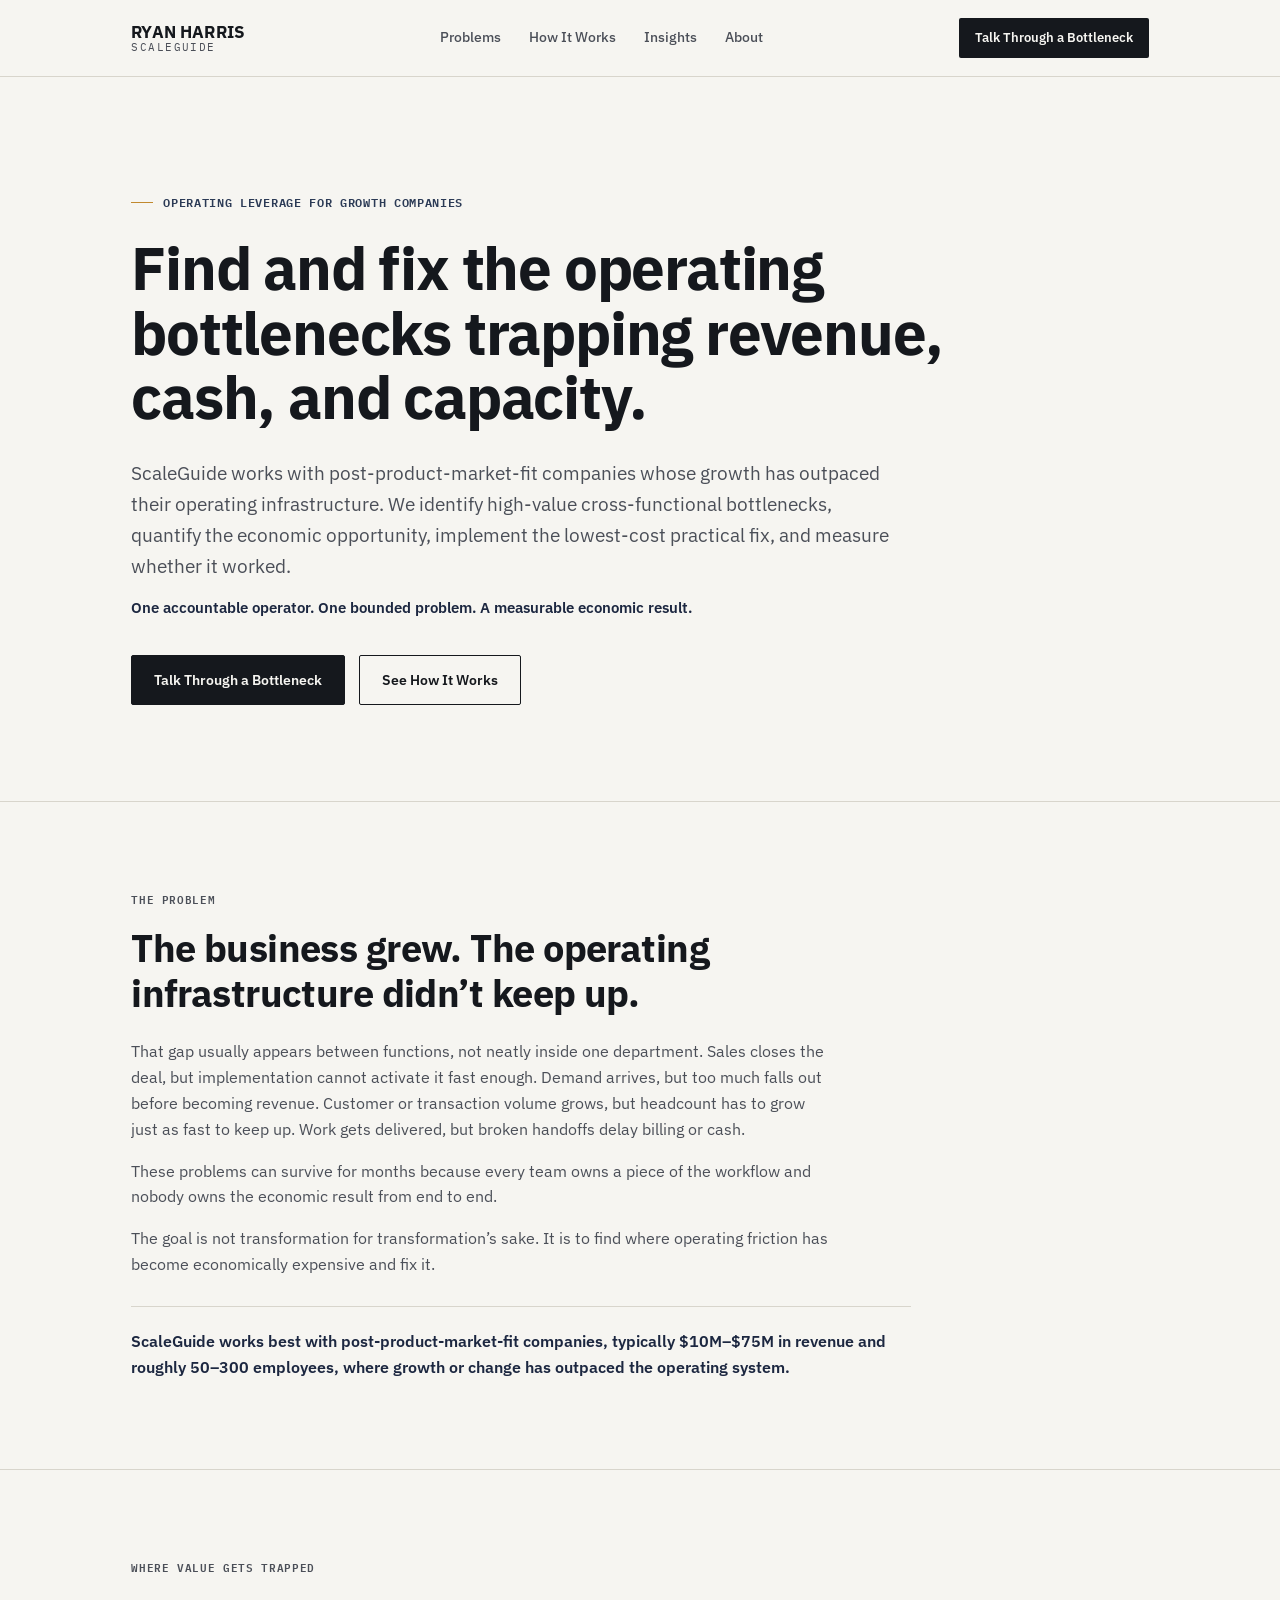
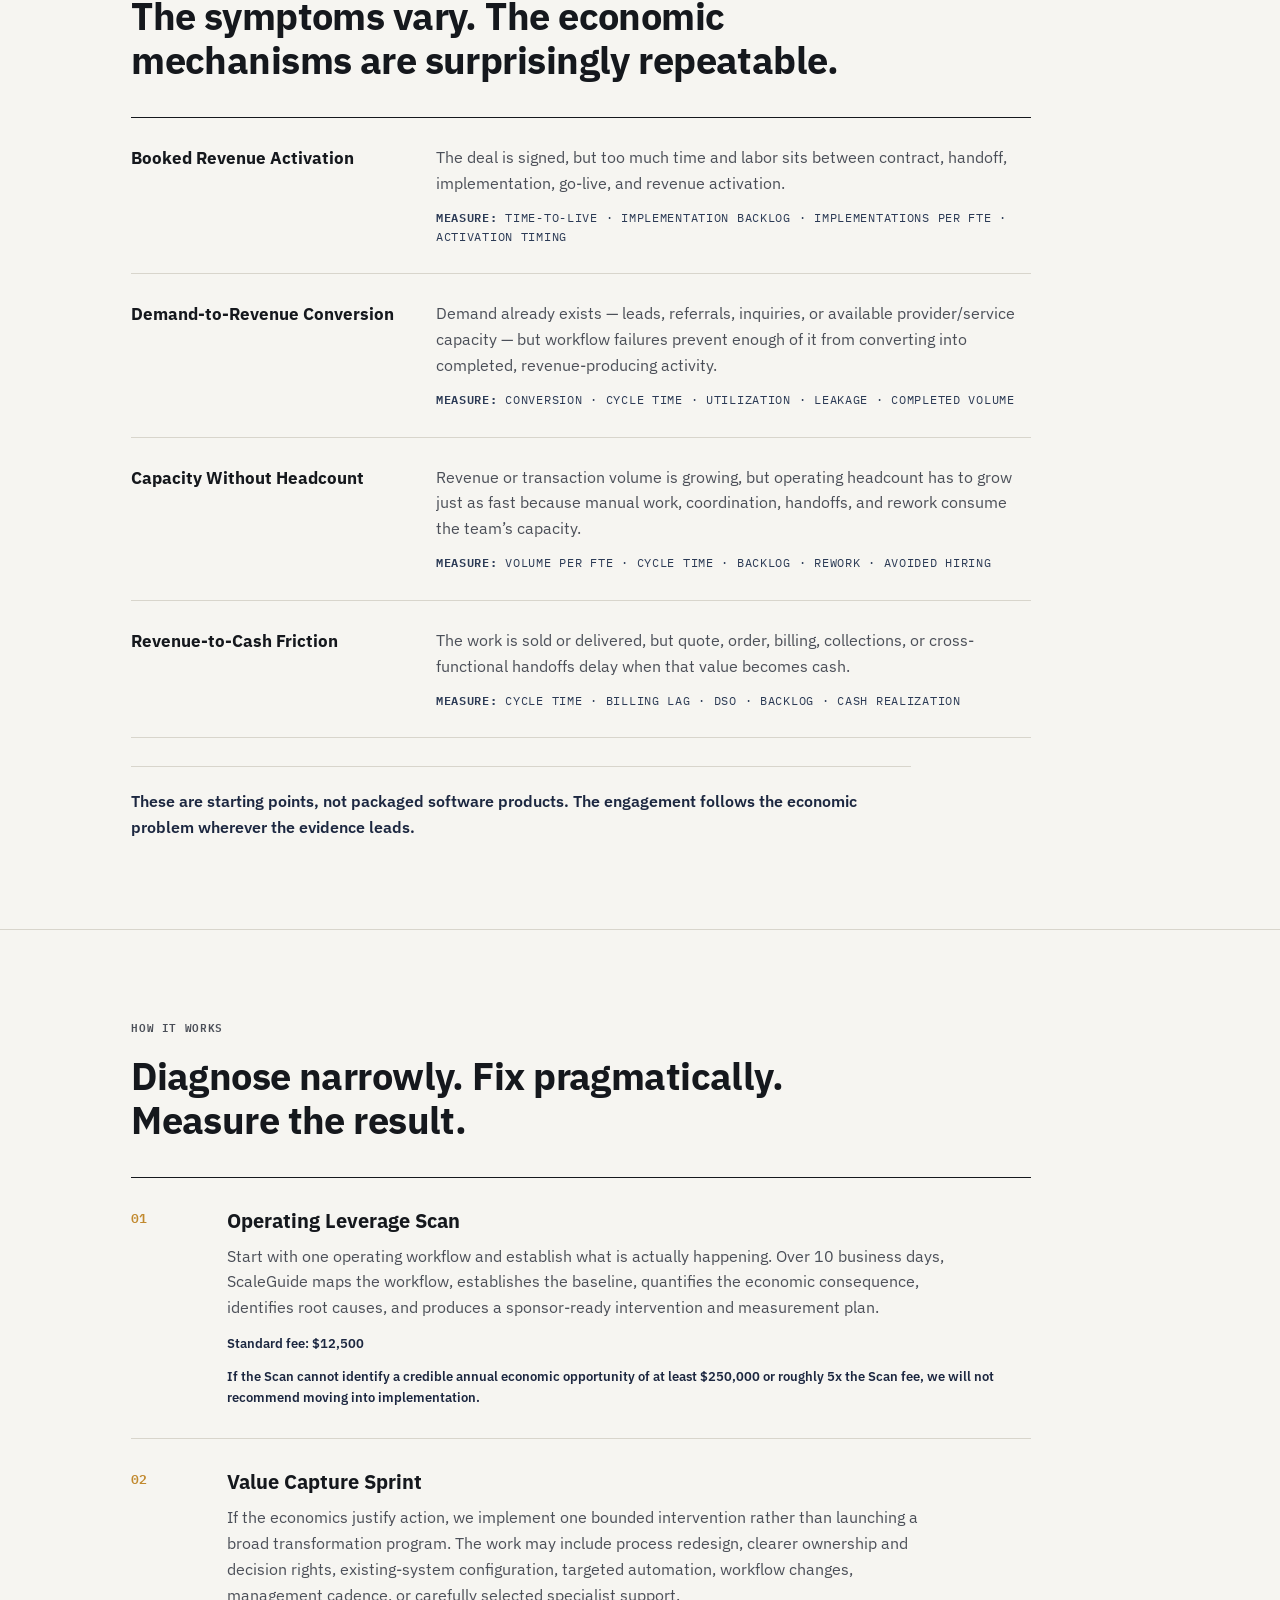
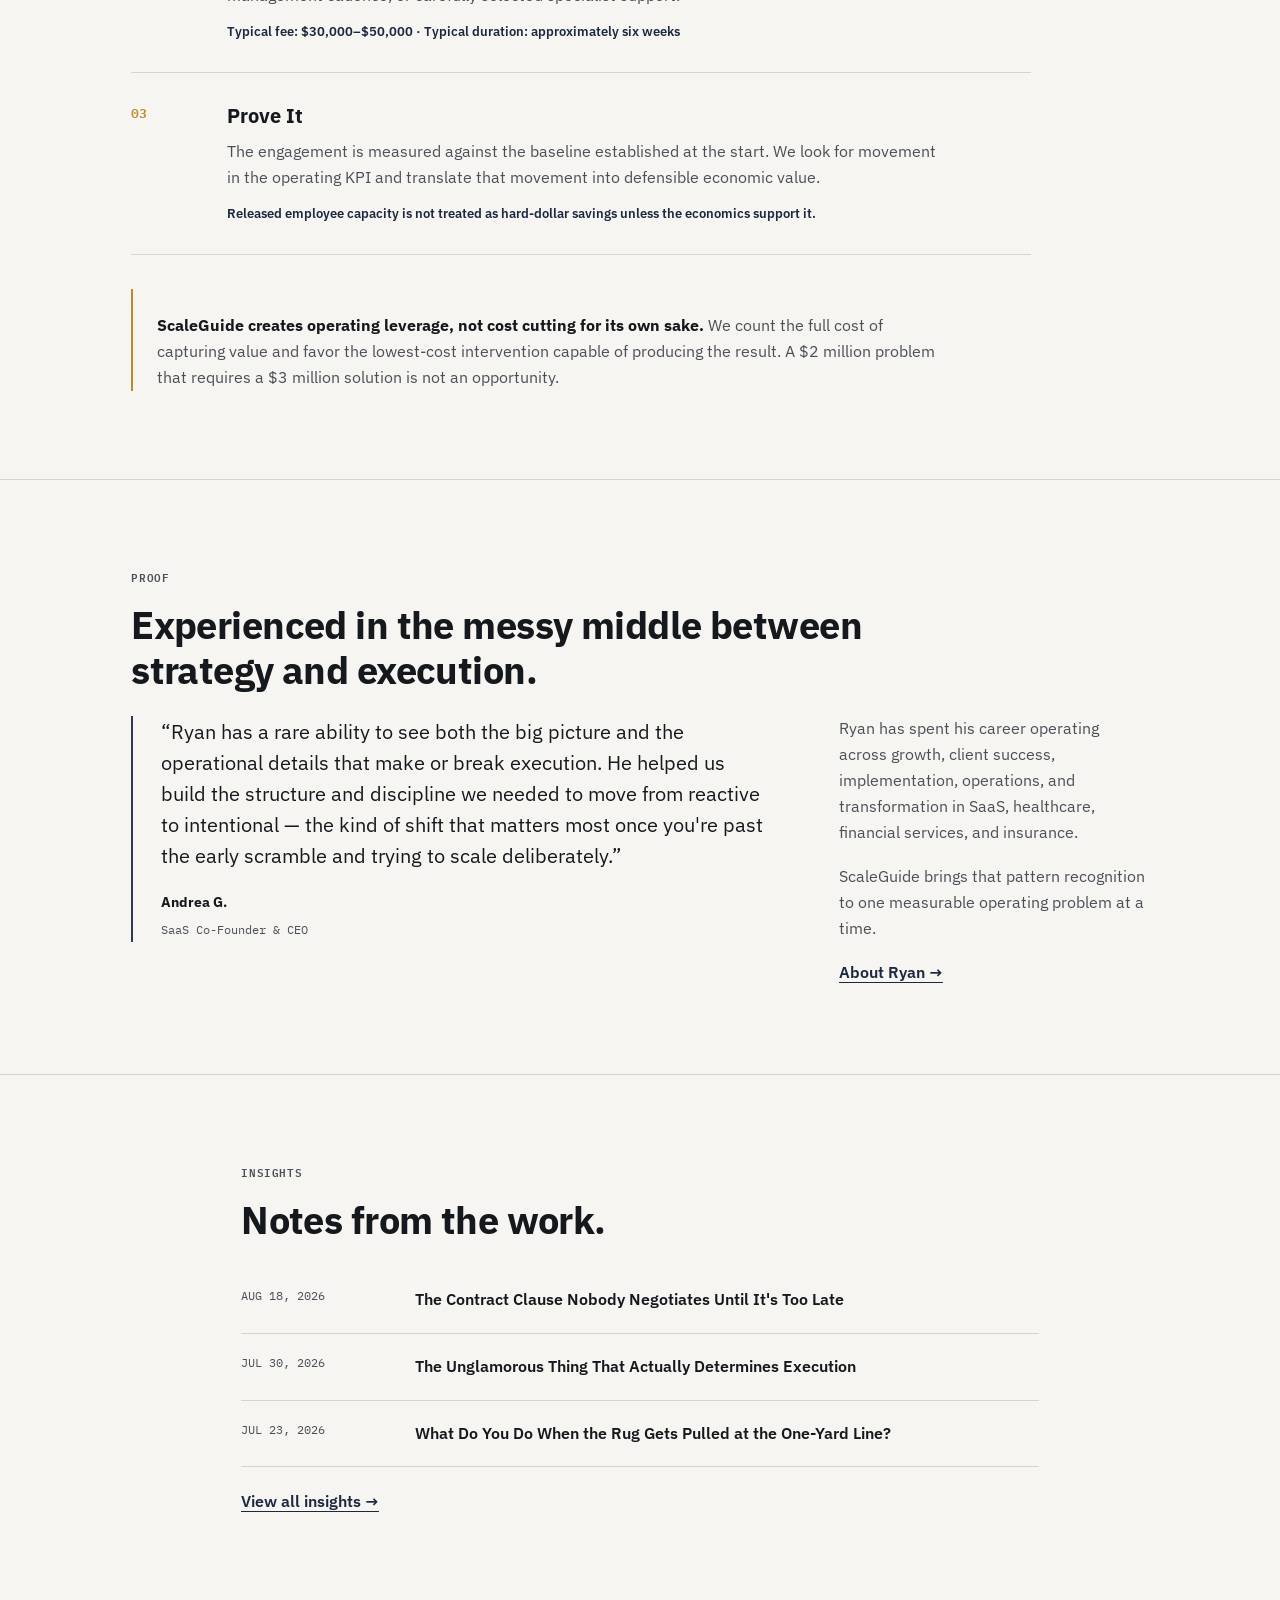
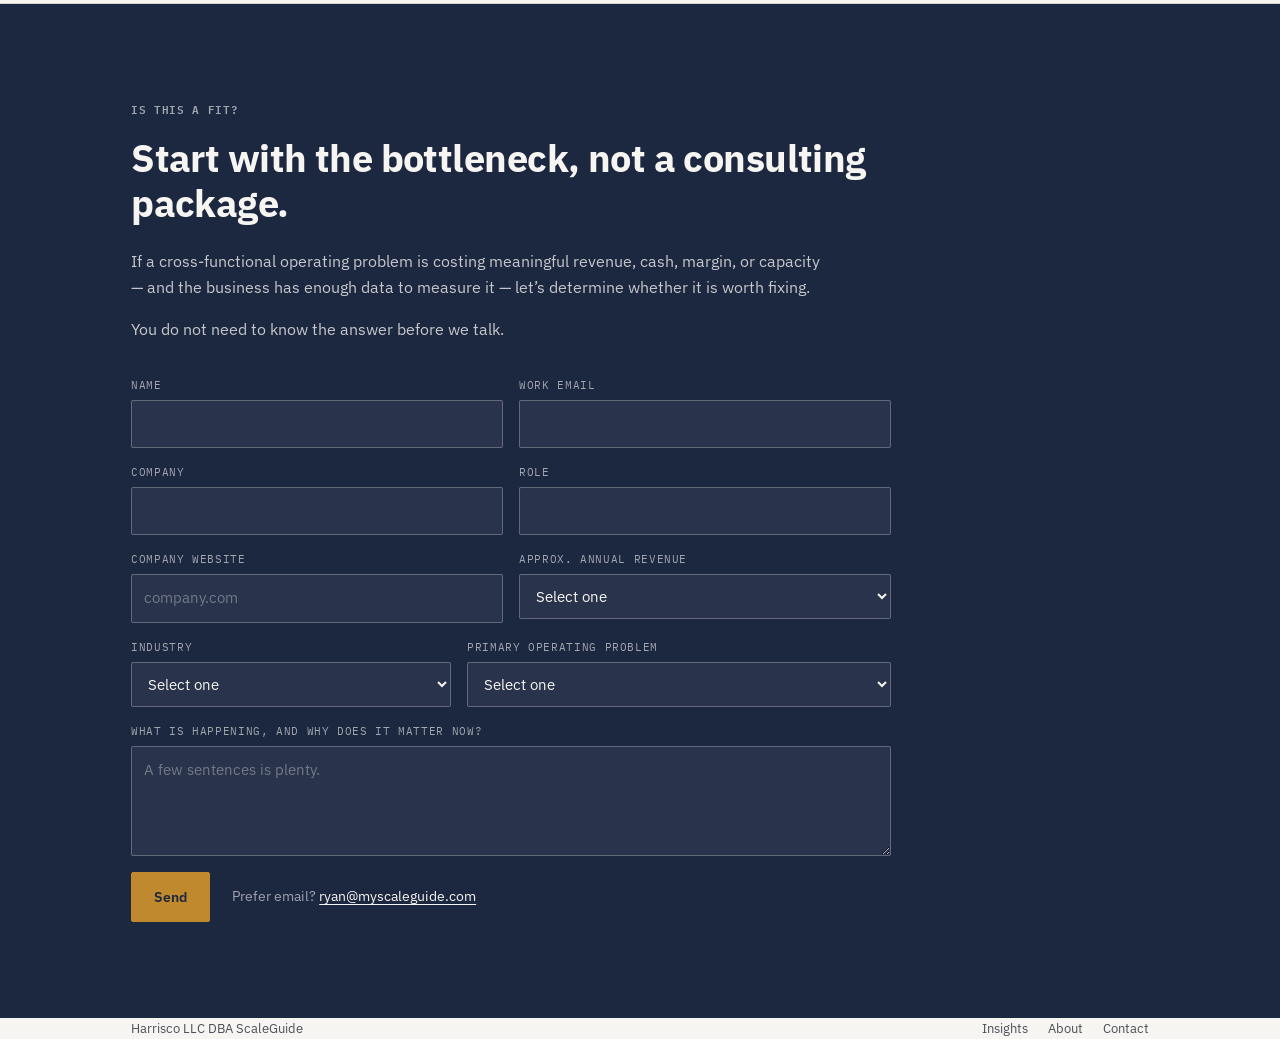
==== commit 7b3afb75: "Allow company website entries without URL scheme" ====
--- a/index.html
+++ b/index.html
@@ -114,7 +114,7 @@
         <input type="hidden" name="form-name" value="intake"><p class="honeypot-field"><label>Don't fill this out: <input name="bot-field"></label></p>
         <div class="form-row"><div class="form-field"><label for="f-name">Name</label><input type="text" id="f-name" name="name" autocomplete="name" required></div><div class="form-field"><label for="f-email">Work Email</label><input type="email" id="f-email" name="email" autocomplete="email" required></div></div>
         <div class="form-row"><div class="form-field"><label for="f-company">Company</label><input type="text" id="f-company" name="company" autocomplete="organization" required></div><div class="form-field"><label for="f-role">Role</label><input type="text" id="f-role" name="role" autocomplete="organization-title"></div></div>
-        <div class="form-row"><div class="form-field"><label for="f-website">Company Website</label><input type="url" id="f-website" name="company_website" placeholder="https://"></div><div class="form-field"><label for="f-revenue">Approx. Annual Revenue</label><select id="f-revenue" name="revenue_range" required><option value="">Select one</option><option>Under $10M</option><option>$10M–$15M</option><option>$15M–$50M</option><option>$50M–$75M</option><option>Over $75M</option><option>Prefer not to say</option></select></div></div>
+        <div class="form-row"><div class="form-field"><label for="f-website">Company Website</label><input type="text" inputmode="url" id="f-website" name="company_website" autocomplete="url" placeholder="company.com"></div><div class="form-field"><label for="f-revenue">Approx. Annual Revenue</label><select id="f-revenue" name="revenue_range" required><option value="">Select one</option><option>Under $10M</option><option>$10M–$15M</option><option>$15M–$50M</option><option>$50M–$75M</option><option>Over $75M</option><option>Prefer not to say</option></select></div></div>
         <div class="form-row"><div class="form-field"><label for="f-industry">Industry</label><select id="f-industry" name="industry" required><option value="">Select one</option><option>Healthcare Services</option><option>SaaS / Software</option><option>Tech-Enabled or B2B Services</option><option>Financial Services / Insurance</option><option>Other</option></select></div><div class="form-field"><label for="f-problem">Primary Operating Problem</label><select id="f-problem" name="primary_problem" required><option value="">Select one</option><option>Booked revenue takes too long to activate</option><option>Demand / referrals / leads are not converting efficiently</option><option>Growth requires too much incremental headcount</option><option>Billing / collections / cash conversion is too slow</option><option>Other / not sure yet</option></select></div></div>
         <div class="form-row"><div class="form-field full"><label for="f-challenge">What is happening, and why does it matter now?</label><textarea id="f-challenge" name="challenge" placeholder="A few sentences is plenty." required></textarea></div></div>
         <div class="form-submit-row"><button type="submit" class="btn-primary">Send</button><span class="email-alt">Prefer email? <a href="mailto:ryan@myscaleguide.com">ryan@myscaleguide.com</a></span></div>
--- a/styles.css
+++ b/styles.css
@@ -0,0 +1,138 @@
+:root {
+  --paper: #F6F5F1;
+  --ink: #15181D;
+  --ink-soft: #4B4F58;
+  --navy: #2B3A55;
+  --navy-deep: #1C2740;
+  --signal: #C1892E;
+  --line: #D8D5CC;
+  --line-strong: #15181D;
+  --white: #FFFFFF;
+  --max: 1120px;
+  --content: 700px;
+  --gap: clamp(20px, 4vw, 64px);
+}
+* { box-sizing: border-box; margin: 0; padding: 0; }
+html { scroll-behavior: smooth; }
+body { background: var(--paper); color: var(--ink); font-family: 'IBM Plex Sans', sans-serif; font-size: 16px; line-height: 1.62; -webkit-font-smoothing: antialiased; }
+a { color: inherit; text-decoration: none; }
+img { max-width: 100%; display: block; }
+button, input, select, textarea { font: inherit; }
+.mono { font-family: 'IBM Plex Mono', monospace; letter-spacing: 0.06em; text-transform: uppercase; }
+.wrap { max-width: var(--max); margin: 0 auto; padding: 0 var(--gap); }
+.body-col { max-width: var(--content); }
+.body-col p { color: var(--ink-soft); margin-bottom: 16px; }
+.body-col p:last-child { margin-bottom: 0; }
+.body-col strong { color: var(--ink); }
+header { position: sticky; top: 0; z-index: 50; background: rgba(246,245,241,0.94); backdrop-filter: blur(7px); border-bottom: 1px solid var(--line); }
+nav.wrap { display: flex; align-items: center; justify-content: space-between; min-height: 76px; gap: 24px; }
+.brand { display: flex; flex-direction: column; line-height: 1.08; }
+.brand .name { font-weight: 700; font-size: 17px; letter-spacing: 0.01em; }
+.brand .sub { font-size: 10.5px; color: var(--ink-soft); letter-spacing: 0.14em; }
+.navlinks { display: flex; align-items: center; gap: 28px; font-size: 13.5px; font-weight: 500; }
+.navlinks a { color: var(--ink-soft); }
+.navlinks a:hover, .navlinks a.active { color: var(--ink); }
+.nav-cta { padding: 9px 16px; background: var(--ink); color: var(--paper); font-size: 13px; font-weight: 600; border-radius: 2px; white-space: nowrap; }
+.hero { padding: clamp(72px, 9vw, 108px) 0 clamp(68px, 8vw, 96px); border-bottom: 1px solid var(--line); }
+.eyebrow { font-size: 11.5px; font-weight: 600; color: var(--navy); margin-bottom: 24px; display: inline-flex; align-items: center; gap: 10px; }
+.eyebrow::before { content: ''; width: 22px; height: 1px; background: var(--signal); }
+h1 { font-size: clamp(38px, 5.4vw, 60px); font-weight: 700; line-height: 1.08; letter-spacing: -0.02em; max-width: 920px; margin-bottom: 28px; }
+.hero .lede { font-size: 19px; color: var(--ink-soft); max-width: 760px; margin-bottom: 15px; }
+.accountability { font-size: 15px; font-weight: 600; color: var(--navy-deep); margin-bottom: 34px; }
+.cta-row { display: flex; flex-wrap: wrap; gap: 14px; }
+.btn-primary, .btn-secondary { display: inline-block; padding: 13px 22px; font-size: 14px; font-weight: 600; border-radius: 2px; }
+.btn-primary { background: var(--ink); color: var(--paper); border: 1px solid var(--ink); }
+.btn-primary:hover { background: var(--navy-deep); }
+.btn-secondary { border: 1px solid var(--line-strong); }
+.btn-secondary:hover { background: var(--white); }
+section.block { padding: clamp(64px, 7vw, 88px) 0; border-bottom: 1px solid var(--line); }
+section[id] { scroll-margin-top: 92px; }
+.tag { font-size: 11px; font-weight: 600; color: var(--ink-soft); margin-bottom: 18px; }
+h2 { font-size: clamp(26px, 3.4vw, 38px); font-weight: 700; line-height: 1.17; letter-spacing: -0.015em; max-width: 800px; margin-bottom: 24px; }
+h3 { font-size: 20px; line-height: 1.3; margin-bottom: 10px; }
+.fit-line { max-width: 780px; margin-top: 28px; padding-top: 22px; border-top: 1px solid var(--line); font-weight: 600; color: var(--navy-deep); }
+.problem-list { max-width: 900px; margin-top: 34px; border-top: 1px solid var(--line-strong); }
+.problem-row { display: grid; grid-template-columns: minmax(190px,0.8fr) minmax(0,1.8fr); gap: 40px; padding: 27px 0; border-bottom: 1px solid var(--line); }
+.problem-title { font-weight: 700; font-size: 17px; }
+.problem-copy { color: var(--ink-soft); }
+.measure { margin-top: 11px; font-size: 12px; color: var(--navy); }
+.measure span { font-weight: 600; }
+.steps { max-width: 900px; margin-top: 34px; border-top: 1px solid var(--line-strong); }
+.step { display: grid; grid-template-columns: 72px minmax(0,1fr); gap: 24px; padding: 30px 0; border-bottom: 1px solid var(--line); }
+.step-number { font-family: 'IBM Plex Mono', monospace; color: var(--signal); font-size: 13px; font-weight: 600; }
+.step-copy p { color: var(--ink-soft); max-width: 720px; }
+.step-meta { margin-top: 12px; font-size: 13px; font-weight: 600; color: var(--navy-deep); }
+.value-callout { max-width: 820px; margin-top: 34px; padding: 24px 0 0 24px; border-left: 2px solid var(--signal); color: var(--ink-soft); }
+.value-callout strong { color: var(--ink); }
+.proof-grid { display: grid; grid-template-columns: minmax(0,1.35fr) minmax(260px,0.65fr); gap: 64px; align-items: start; }
+.testimonial { border-left: 2px solid var(--navy); padding-left: 28px; }
+.testimonial blockquote { font-size: 20px; line-height: 1.55; margin-bottom: 20px; }
+.testimonial cite { font-style: normal; font-family: 'IBM Plex Mono', monospace; font-size: 12px; color: var(--ink-soft); }
+.testimonial cite strong { display: block; font-family: 'IBM Plex Sans', sans-serif; font-size: 14px; color: var(--ink); margin-bottom: 2px; }
+.credibility p { color: var(--ink-soft); margin-bottom: 18px; }
+.text-link { color: var(--navy-deep); font-weight: 600; border-bottom: 1px solid var(--navy-deep); }
+.insights-preview { max-width: 900px; }
+.insight-link { display: grid; grid-template-columns: 150px 1fr; gap: 24px; padding: 20px 0; border-bottom: 1px solid var(--line); }
+.insight-link:first-of-type { border-top: 1px solid var(--line-strong); }
+.insight-date { font-family: 'IBM Plex Mono', monospace; font-size: 11.5px; color: var(--ink-soft); }
+.insight-title { font-weight: 600; }
+.insight-title:hover { color: var(--navy); }
+.final-cta { padding: clamp(72px, 8vw, 96px) 0; background: var(--navy-deep); color: var(--paper); }
+.final-cta h2 { color: var(--paper); }
+.final-cta .body-col p { color: rgba(246,245,241,0.78); }
+.final-cta .btn-primary { background: var(--signal); color: var(--navy-deep); border-color: var(--signal); }
+.intake-form { max-width: 760px; margin-top: 34px; }
+.form-row { display: grid; grid-template-columns: 1fr 1fr; gap: 16px; margin-bottom: 16px; }
+.form-field { display: flex; flex-direction: column; }
+.form-field.full { grid-column: 1 / -1; }
+.form-field label { font-family: 'IBM Plex Mono', monospace; font-size: 10.5px; letter-spacing: 0.06em; text-transform: uppercase; color: rgba(246,245,241,0.62); margin-bottom: 6px; }
+.form-field input, .form-field select, .form-field textarea { font-size: 15px; padding: 11px 12px; background: rgba(246,245,241,0.06); border: 1px solid rgba(246,245,241,0.28); color: var(--paper); border-radius: 2px; }
+.form-field input::placeholder, .form-field textarea::placeholder { color: rgba(246,245,241,0.36); }
+.form-field select option { color: var(--ink); }
+.form-field textarea { min-height: 110px; resize: vertical; }
+.form-field input:focus, .form-field select:focus, .form-field textarea:focus { outline: none; border-color: var(--signal); }
+.honeypot-field { position: absolute; left: -9999px; }
+.form-submit-row { display: flex; align-items: center; gap: 22px; margin-top: 8px; flex-wrap: wrap; }
+.form-submit-row button { cursor: pointer; }
+.email-alt { font-size: 13.5px; color: rgba(246,245,241,0.6); }
+.email-alt a { color: var(--paper); text-decoration: underline; text-underline-offset: 3px; }
+.page-hero { padding: 72px 0 52px; border-bottom: 1px solid var(--line); }
+.page-hero h1 { font-size: clamp(32px,4.5vw,48px); margin-bottom: 16px; max-width: 840px; }
+.page-hero p { color: var(--ink-soft); font-size: 17px; max-width: 740px; }
+.about-layout { display: grid; grid-template-columns: 230px 1fr; gap: 56px; align-items: start; }
+.headshot { width: 190px; height: 190px; object-fit: cover; border: 2px solid var(--navy); }
+.about-kicker { margin-top: 20px; font-family: 'IBM Plex Mono', monospace; font-size: 11.5px; line-height: 1.85; color: var(--ink-soft); }
+.about-copy { max-width: 720px; }
+.about-copy p { margin-bottom: 20px; color: var(--ink-soft); }
+.about-copy h2 { margin-top: 46px; font-size: 28px; }
+.simple-list { margin: 14px 0 20px 20px; color: var(--ink-soft); }
+.simple-list li { margin-bottom: 9px; }
+.insights-hero { padding: 72px 0 48px; border-bottom: 1px solid var(--line); }
+.insights-hero h1 { font-size: clamp(32px,4.5vw,48px); margin-bottom: 14px; }
+.insights-hero p { font-size: 17px; color: var(--ink-soft); max-width: 720px; }
+.post-list { padding: 54px 0 96px; max-width: 900px; }
+.post-card { padding: 30px 0; border-bottom: 1px solid var(--line); }
+.post-card:first-child { padding-top: 0; }
+.post-card .date { font-family: 'IBM Plex Mono', monospace; font-size: 11.5px; color: var(--ink-soft); display: block; margin-bottom: 9px; }
+.post-card h2 { font-size: 24px; margin-bottom: 10px; }
+.post-card .excerpt { color: var(--ink-soft); max-width: 700px; margin-bottom: 10px; }
+.read-more { font-size: 13.5px; font-weight: 600; color: var(--navy-deep); border-bottom: 1px solid var(--navy-deep); }
+.post-header { padding: 62px 0 40px; border-bottom: 1px solid var(--line); }
+.back-link { font-family: 'IBM Plex Mono', monospace; font-size: 11.5px; color: var(--ink-soft); display: inline-block; margin-bottom: 26px; }
+.post-header .date { display: block; font-family: 'IBM Plex Mono', monospace; font-size: 11.5px; color: var(--ink-soft); margin-bottom: 14px; }
+.post-header h1 { font-size: clamp(30px,4.2vw,44px); max-width: 820px; }
+.post-body { padding: 48px 0 90px; }
+.post-body-inner { max-width: 700px; }
+.post-body p, .post-body li { font-size: 17px; line-height: 1.72; }
+.post-body p { margin-bottom: 22px; }
+.post-body ul { margin: 0 0 22px 22px; }
+.post-body li { margin-bottom: 12px; }
+.post-body strong { color: var(--navy-deep); }
+.post-cta { border-top: 1px solid var(--line); margin-top: 38px; padding-top: 28px; }
+.post-cta p { color: var(--ink-soft); margin-bottom: 10px; }
+.thank-you { min-height: 70vh; display: flex; align-items: center; }
+.thank-you .body-col { padding: 72px 0; }
+footer { padding: 32px 0; font-size: 12.5px; color: var(--ink-soft); display: flex; justify-content: space-between; flex-wrap: wrap; gap: 12px; }
+footer .links { display: flex; gap: 20px; }
+@media (max-width: 820px) { .navlinks { display: none; } .problem-row { grid-template-columns: 1fr; gap: 8px; } .proof-grid { grid-template-columns: 1fr; gap: 40px; } .insight-link { grid-template-columns: 1fr; gap: 5px; } .about-layout { grid-template-columns: 1fr; gap: 28px; } }
+@media (max-width: 620px) { nav.wrap { min-height: 68px; } .nav-cta { padding: 8px 12px; } .hero { padding-top: 64px; } .form-row { grid-template-columns: 1fr; } .step { grid-template-columns: 48px minmax(0,1fr); gap: 12px; } }
